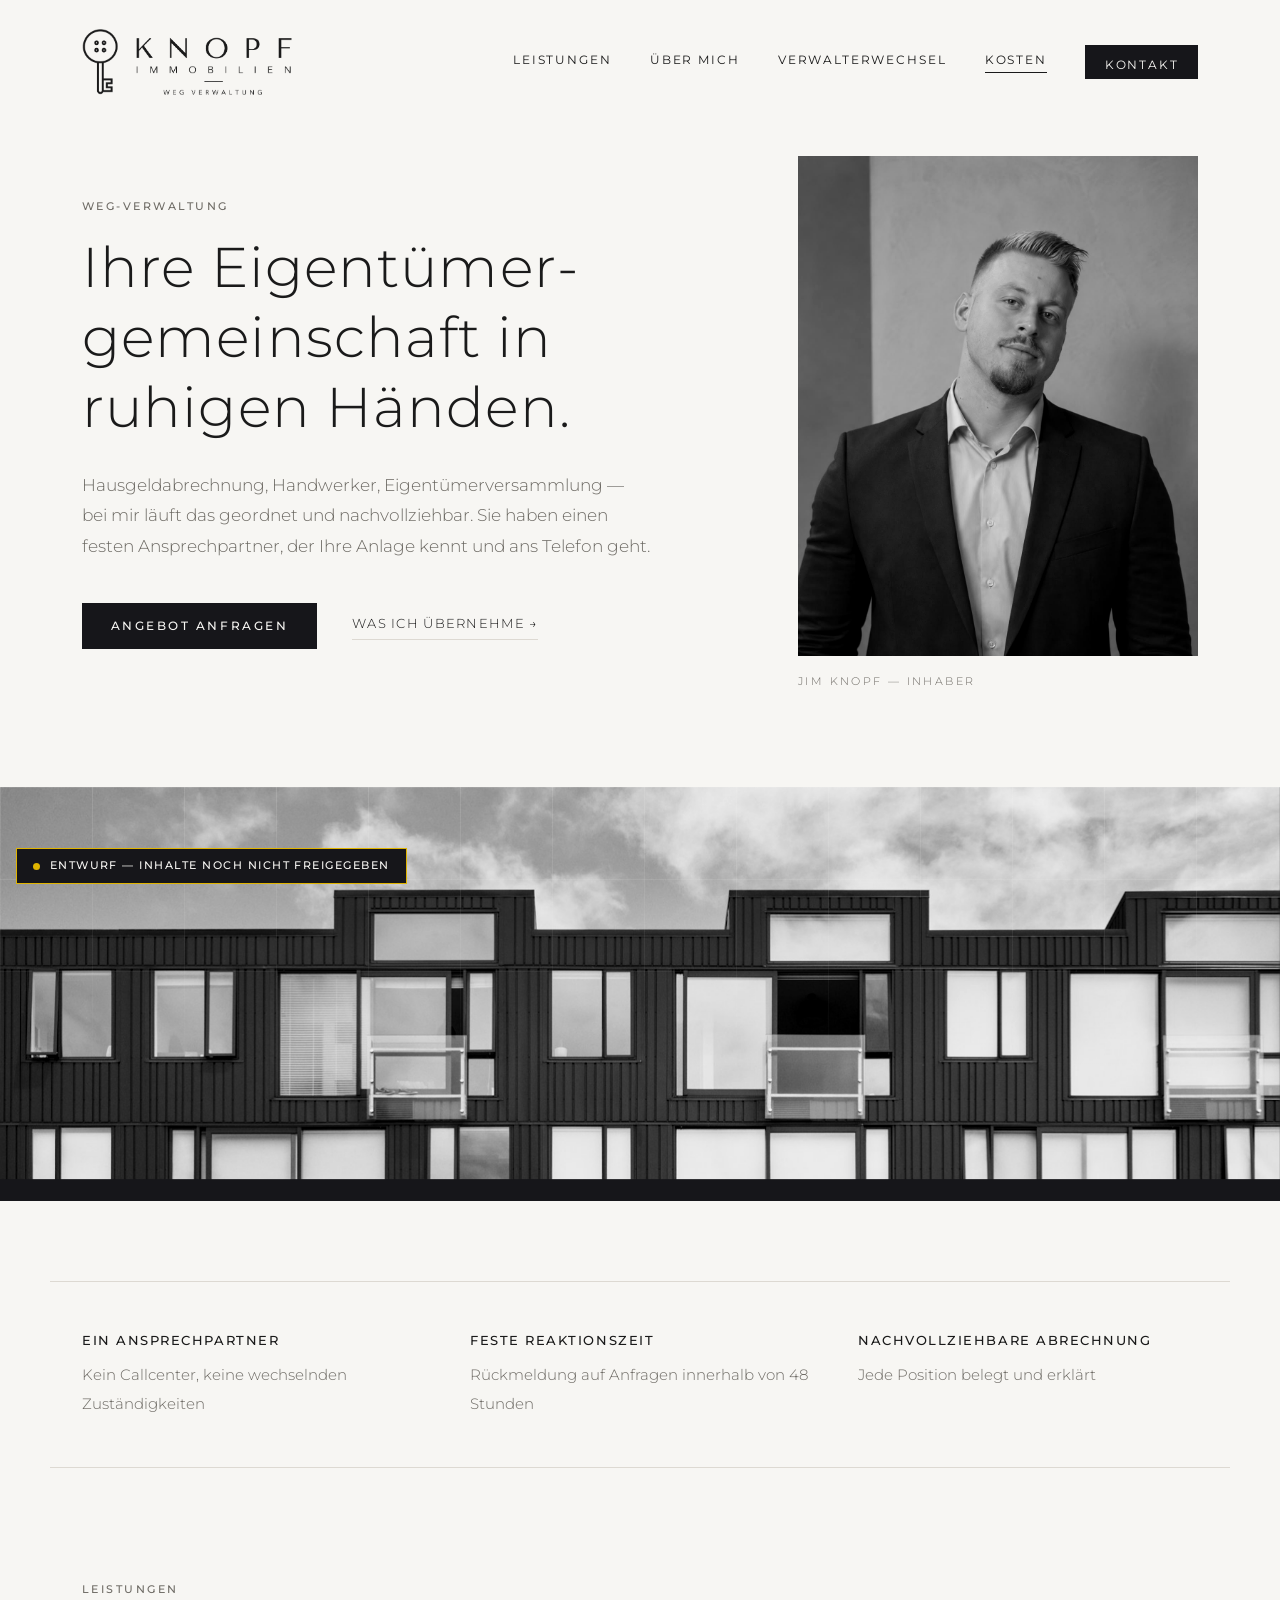
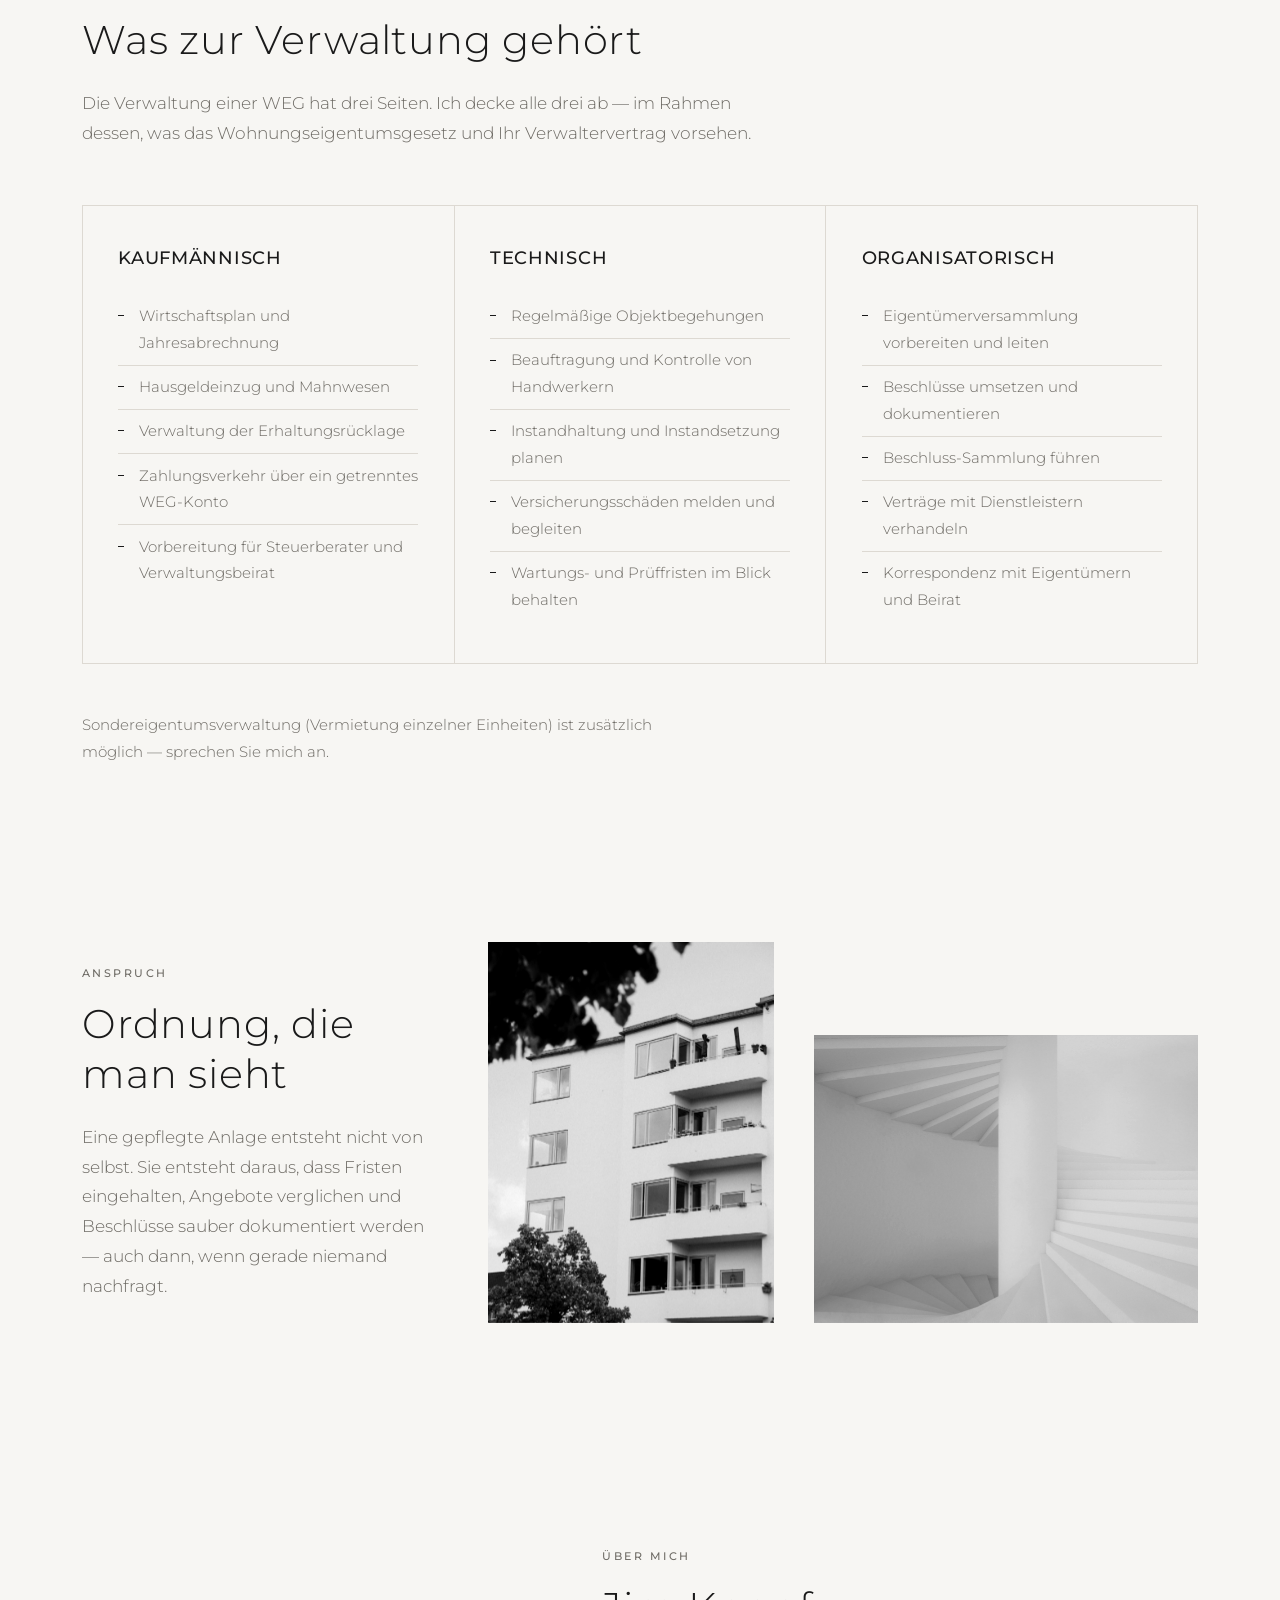
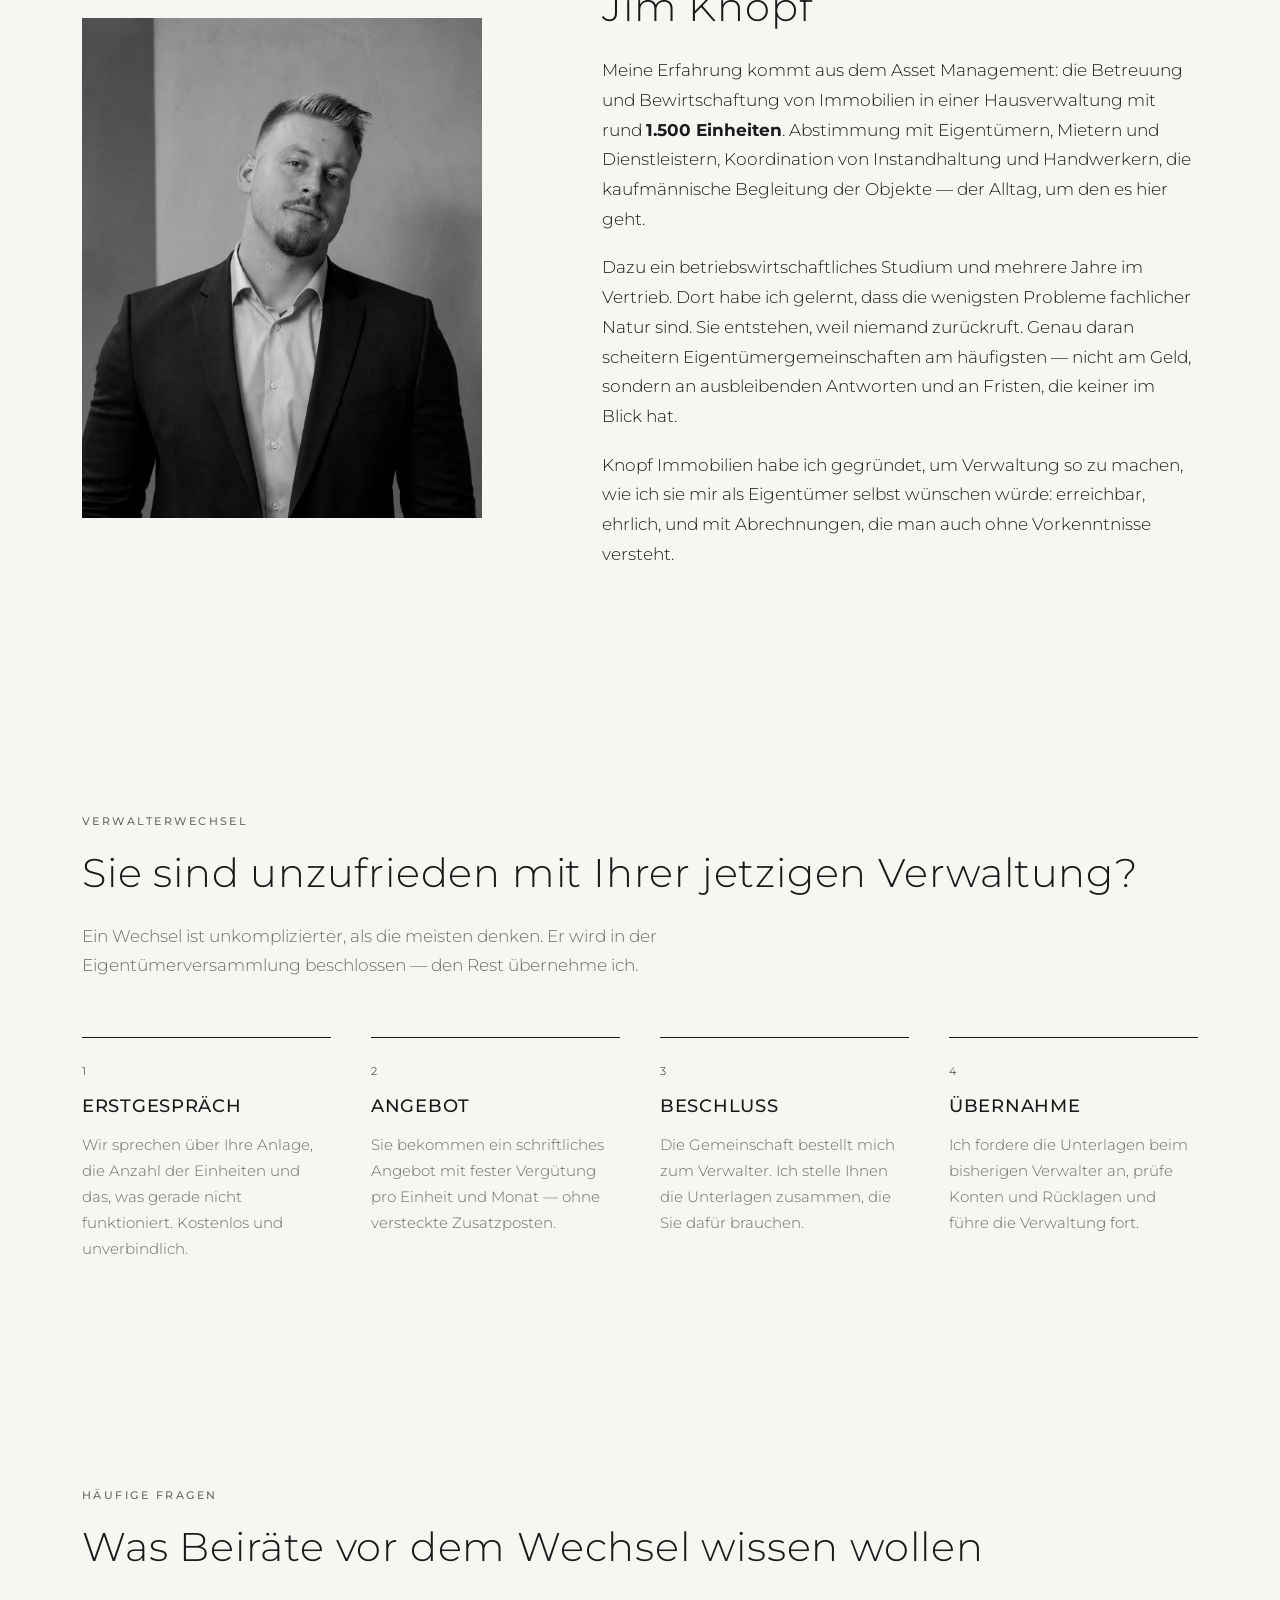
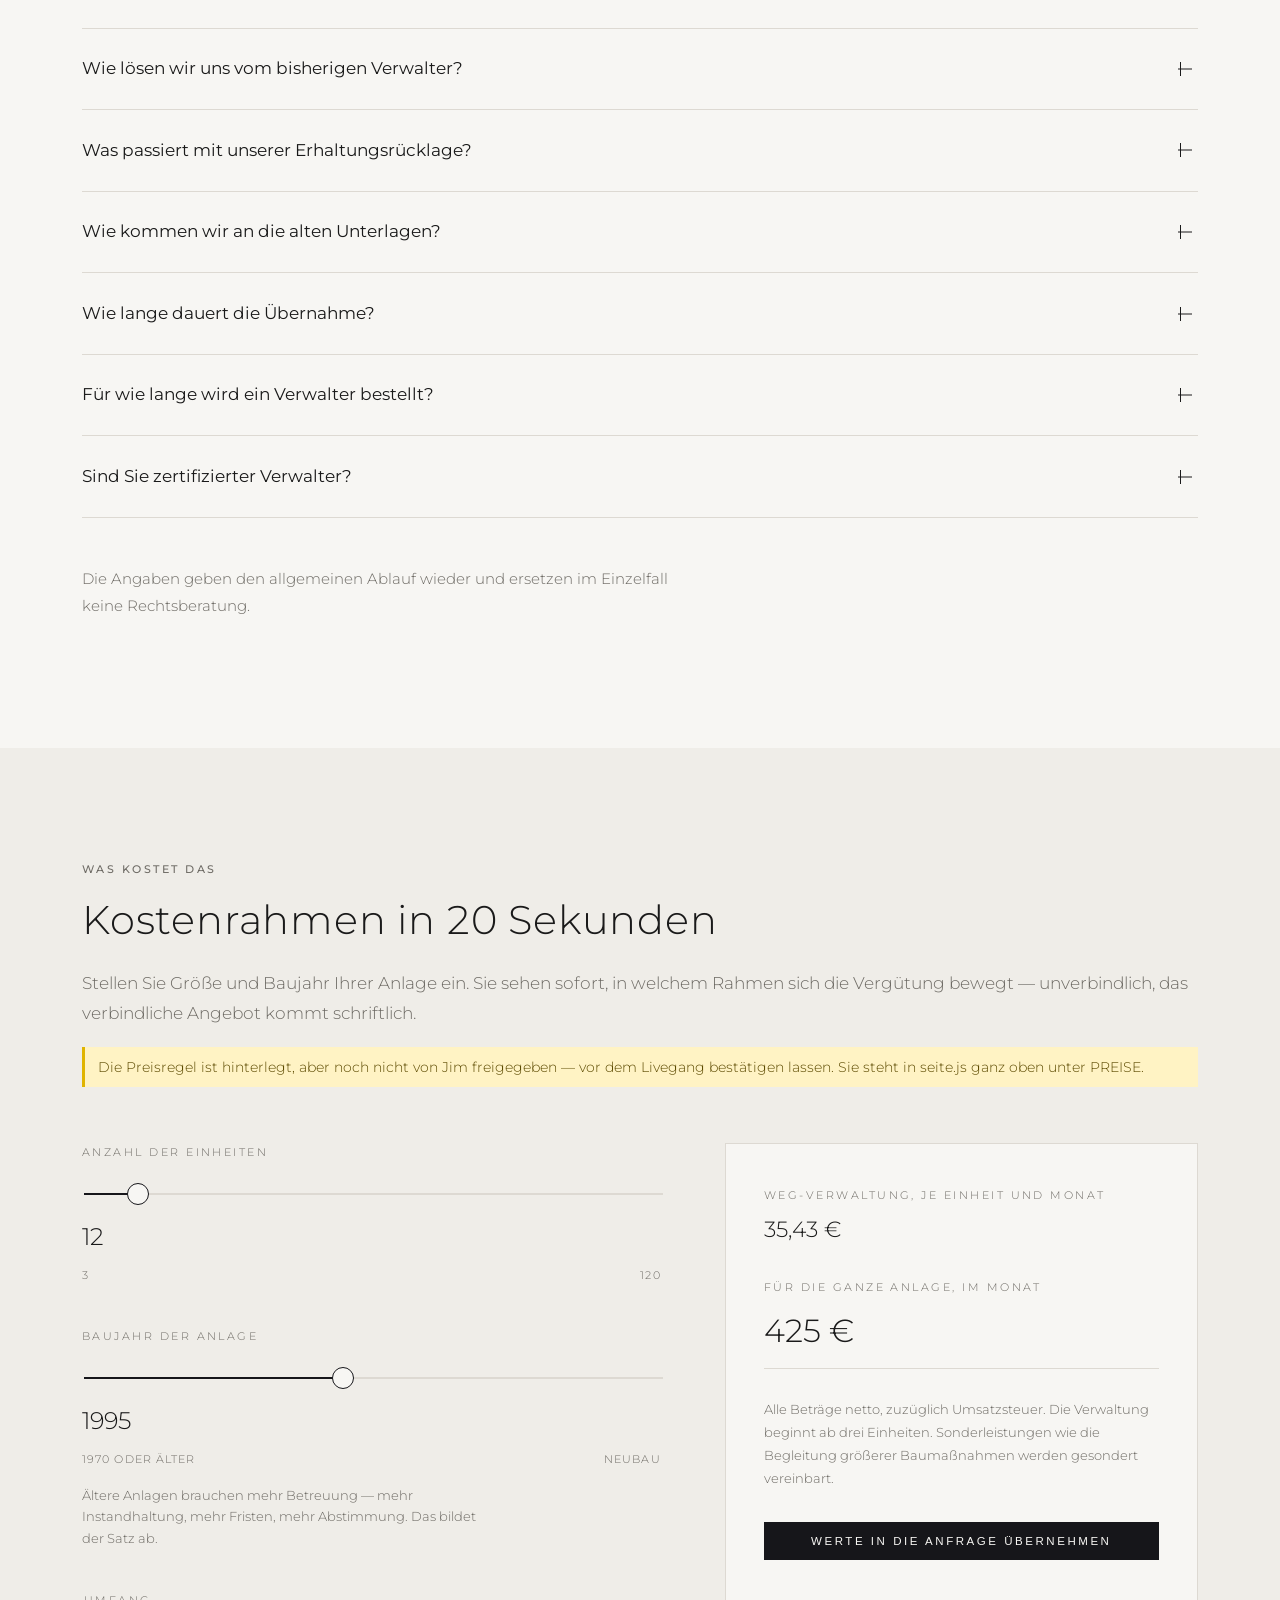
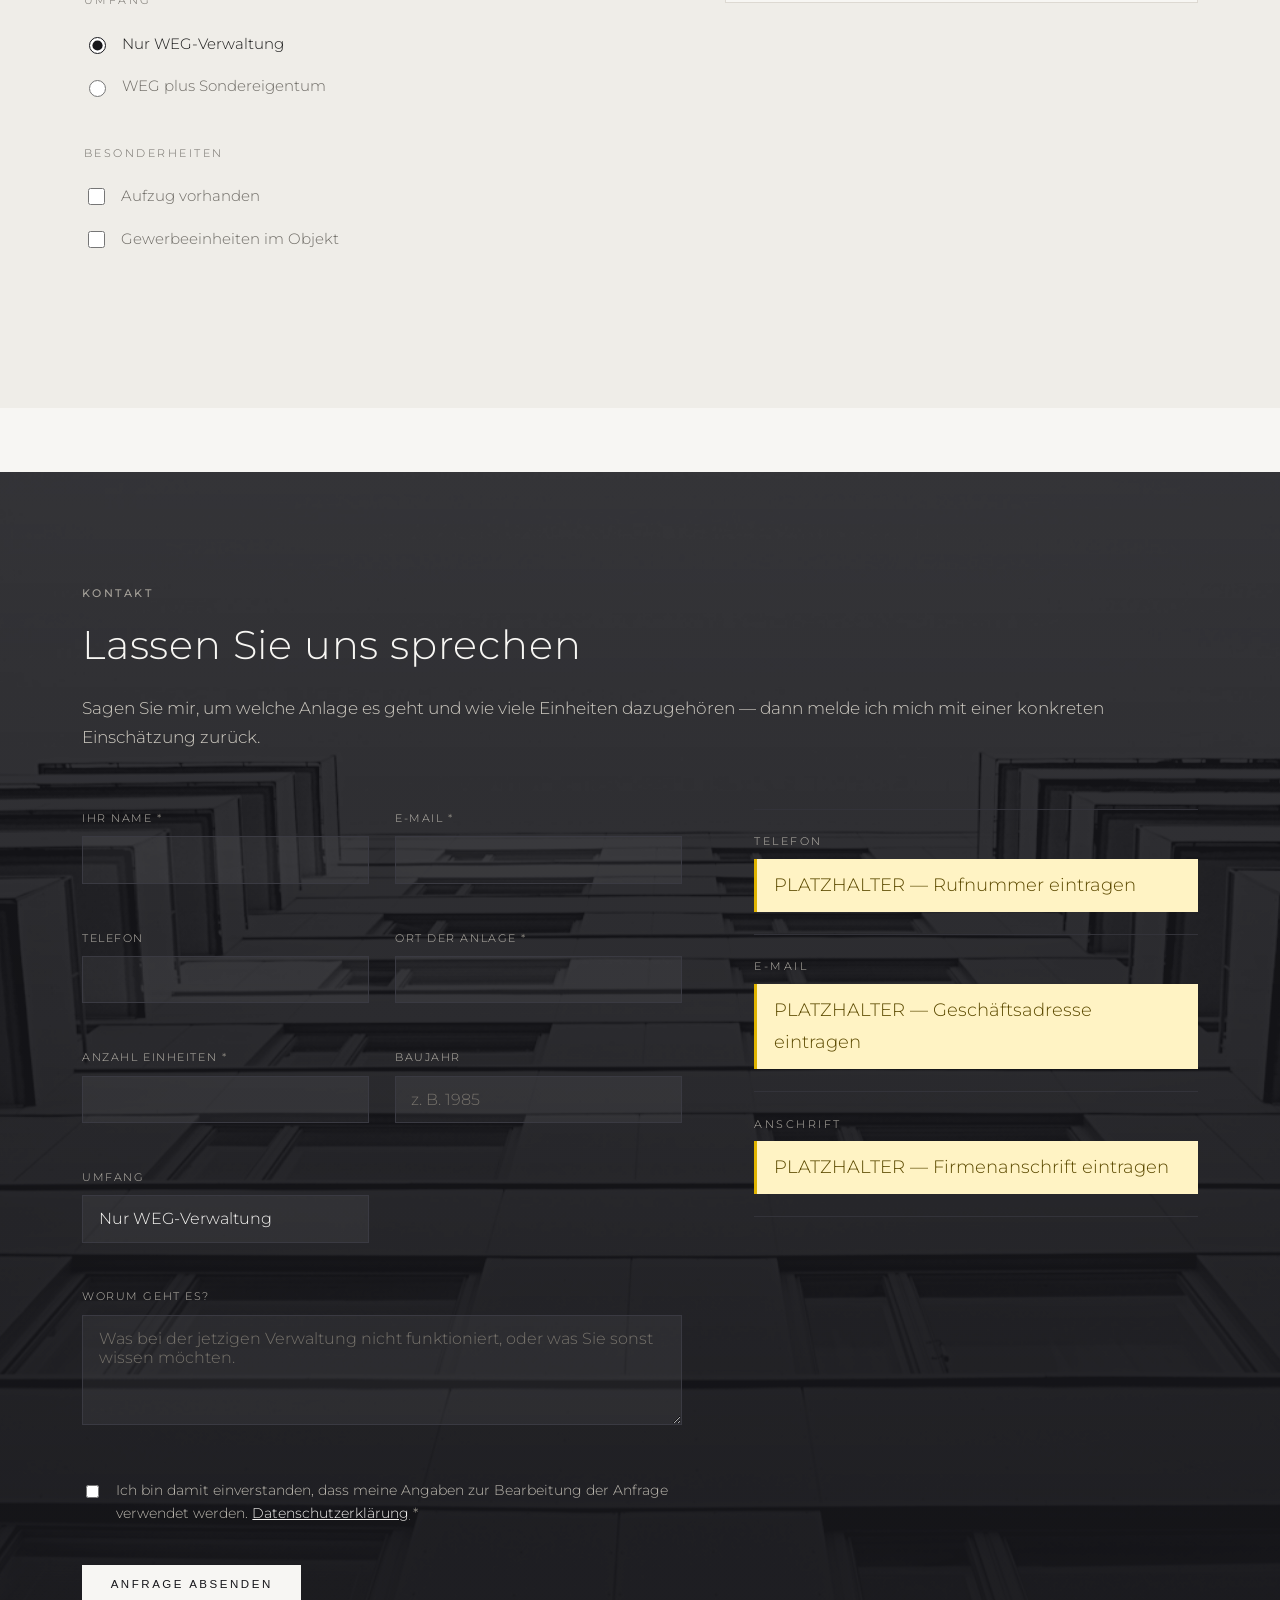
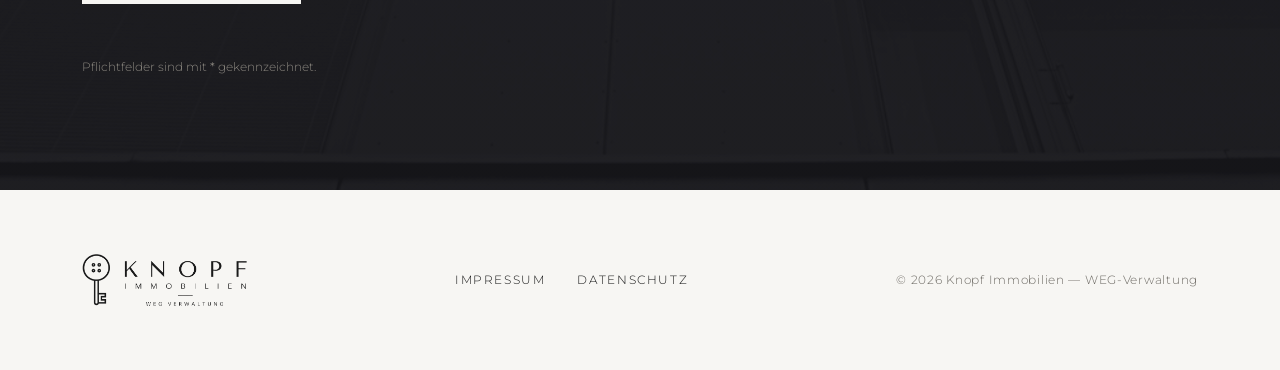
==== index.html @ 3ddffe94 "Kostenrechner: Baujahr als zweiter Faktor, Verwaltung ab drei Einheiten Der Satz ergibt sich jetzt a" ====
<!doctype html>
<html lang="de">
<head>
<meta charset="utf-8">
<meta name="robots" content="noindex, nofollow">
<meta name="viewport" content="width=device-width, initial-scale=1">
<title>Knopf Immobilien — WEG-Verwaltung</title>
<meta name="description" content="Knopf Immobilien — WEG-Verwaltung. Kaufmännische, technische und organisatorische Verwaltung von Wohnungseigentümergemeinschaften. Ein fester Ansprechpartner.">
<link rel="preconnect" href="https://fonts.googleapis.com">
<link rel="preconnect" href="https://fonts.gstatic.com" crossorigin>
<link href="https://fonts.googleapis.com/css2?family=Montserrat:wght@200;300;400;500&display=swap" rel="stylesheet">
<link rel="stylesheet" href="stil.css">
<link rel="stylesheet" href="entwurf.css">
</head>
<body>
<div class="entwurfhinweis">Entwurf — Inhalte noch nicht freigegeben</div>


<div class="fortschritt"><span id="lesefortschritt"></span></div>

<!-- ══ Kopf ══ -->
<header class="kopf">
  <a class="kopf__logo" href="#start" aria-label="Knopf Immobilien — Startseite">
    <img src="bilder/logo-knopf.png" alt="Knopf Immobilien — WEG-Verwaltung">
  </a>
  <button class="kopf__schalter" aria-label="Menü" aria-expanded="false"><span></span><span></span></button>
  <nav class="kopf__nav">
    <a href="#leistungen">Leistungen</a>
    <a href="#person">Über mich</a>
    <a href="#wechsel">Verwalterwechsel</a>
    <a href="#rechner">Kosten</a>
    <a href="#kontakt" class="knopf knopf--klein">Kontakt</a>
  </nav>
</header>

<!-- ══ Aufmacher ══ -->
<section class="held" id="start">
  <div class="held__text">
    <p class="ober">WEG-Verwaltung</p>
    <h1>Ihre Eigentümer&shy;gemeinschaft in ruhigen Händen.</h1>
    <p class="fuehrung">
      Hausgeldabrechnung, Handwerker, Eigentümerversammlung — bei mir läuft das
      geordnet und nachvollziehbar. Sie haben einen festen Ansprechpartner,
      der Ihre Anlage kennt und ans Telefon geht.
    </p>
    <div class="held__aktionen">
      <a href="#kontakt" class="knopf">Angebot anfragen</a>
      <a href="#leistungen" class="verweis">Was ich übernehme →</a>
    </div>
  </div>
  <div class="held__bild">
    <img src="bilder/jim-knopf-portrait.jpg" alt="Jim Knopf, Inhaber von Knopf Immobilien" width="1122" height="1402">
    <p class="bildunterschrift">Jim Knopf — Inhaber</p>
  </div>
</section>

<!-- ══ Bildband ══ -->
<section class="band" aria-hidden="true">
  <img src="bilder/fassade-himmel.jpg" alt="" fetchpriority="high">
  <div class="band__raster"></div>
</section>

<!-- ══ Vertrauensleiste ══ -->
<section class="leiste">
  <div><strong>Ein Ansprechpartner</strong><span>Kein Callcenter, keine wechselnden Zuständigkeiten</span></div>
  <div><strong>Feste Reaktionszeit</strong><span>Rückmeldung auf Anfragen innerhalb von 48 Stunden</span></div>
  <div><strong>Nachvollziehbare Abrechnung</strong><span>Jede Position belegt und erklärt</span></div>
</section>

<!-- ══ Leistungen ══ -->
<section class="block" id="leistungen">
  <p class="ober">Leistungen</p>
  <h2>Was zur Verwaltung gehört</h2>
  <p class="einleitung">
    Die Verwaltung einer WEG hat drei Seiten. Ich decke alle drei ab — im
    Rahmen dessen, was das Wohnungseigentumsgesetz und Ihr Verwaltervertrag
    vorsehen.
  </p>

  <div class="karten">
    <article class="karte">
      <h3>Kaufmännisch</h3>
      <ul>
        <li>Wirtschaftsplan und Jahresabrechnung</li>
        <li>Hausgeldeinzug und Mahnwesen</li>
        <li>Verwaltung der Erhaltungsrücklage</li>
        <li>Zahlungsverkehr über ein getrenntes WEG-Konto</li>
        <li>Vorbereitung für Steuerberater und Verwaltungsbeirat</li>
      </ul>
    </article>

    <article class="karte">
      <h3>Technisch</h3>
      <ul>
        <li>Regelmäßige Objektbegehungen</li>
        <li>Beauftragung und Kontrolle von Handwerkern</li>
        <li>Instandhaltung und Instandsetzung planen</li>
        <li>Versicherungsschäden melden und begleiten</li>
        <li>Wartungs- und Prüffristen im Blick behalten</li>
      </ul>
    </article>

    <article class="karte">
      <h3>Organisatorisch</h3>
      <ul>
        <li>Eigentümerversammlung vorbereiten und leiten</li>
        <li>Beschlüsse umsetzen und dokumentieren</li>
        <li>Beschluss-Sammlung führen</li>
        <li>Verträge mit Dienstleistern verhandeln</li>
        <li>Korrespondenz mit Eigentümern und Beirat</li>
      </ul>
    </article>
  </div>

  <p class="nachsatz">
    Sondereigentumsverwaltung (Vermietung einzelner Einheiten) ist zusätzlich
    möglich — sprechen Sie mich an.
  </p>
</section>

<!-- ══ Anspruch ══ -->
<section class="anspruch">
  <div class="anspruch__text">
    <p class="ober">Anspruch</p>
    <h2>Ordnung, die man sieht</h2>
    <p>
      Eine gepflegte Anlage entsteht nicht von selbst. Sie entsteht daraus, dass
      Fristen eingehalten, Angebote verglichen und Beschlüsse sauber dokumentiert
      werden — auch dann, wenn gerade niemand nachfragt.
    </p>
  </div>
  <figure class="anspruch__hoch">
    <img src="bilder/wohnhaus.jpg" alt="Wohngebäude mit Balkonen" loading="lazy">
  </figure>
  <figure class="anspruch__quer">
    <img src="bilder/treppe-weiss.jpg" alt="Treppenhaus von oben" loading="lazy">
  </figure>
</section>

<!-- ══ Person ══ -->
<section class="block block--geteilt" id="person">
  <div class="block__bild">
    <img src="bilder/jim-knopf-portrait.jpg" alt="Jim Knopf" loading="lazy">
  </div>
  <div class="block__text">
    <p class="ober">Über mich</p>
    <h2>Jim Knopf</h2>
    <p>
      Meine Erfahrung kommt aus dem Asset Management: die Betreuung und
      Bewirtschaftung von Immobilien in einer Hausverwaltung mit rund
      <strong>1.500 Einheiten</strong>. Abstimmung mit Eigentümern, Mietern und
      Dienstleistern, Koordination von Instandhaltung und Handwerkern, die
      kaufmännische Begleitung der Objekte — der Alltag, um den es hier geht.
    </p>
    <p>
      Dazu ein betriebswirtschaftliches Studium und mehrere Jahre im Vertrieb.
      Dort habe ich gelernt, dass die wenigsten Probleme fachlicher Natur sind.
      Sie entstehen, weil niemand zurückruft. Genau daran scheitern
      Eigentümergemeinschaften am häufigsten — nicht am Geld, sondern an
      ausbleibenden Antworten und an Fristen, die keiner im Blick hat.
    </p>
    <p>
      Knopf Immobilien habe ich gegründet, um Verwaltung so zu machen, wie ich
      sie mir als Eigentümer selbst wünschen würde: erreichbar, ehrlich, und mit
      Abrechnungen, die man auch ohne Vorkenntnisse versteht.
    </p>
  </div>
</section>

<!-- ══ Verwalterwechsel ══ -->
<section class="block" id="wechsel">
  <p class="ober">Verwalterwechsel</p>
  <h2>Sie sind unzufrieden mit Ihrer jetzigen Verwaltung?</h2>
  <p class="einleitung">
    Ein Wechsel ist unkomplizierter, als die meisten denken. Er wird in der
    Eigentümerversammlung beschlossen — den Rest übernehme ich.
  </p>

  <ol class="schritte">
    <li>
      <span class="schritte__nr">1</span>
      <h3>Erstgespräch</h3>
      <p>Wir sprechen über Ihre Anlage, die Anzahl der Einheiten und das, was gerade nicht funktioniert. Kostenlos und unverbindlich.</p>
    </li>
    <li>
      <span class="schritte__nr">2</span>
      <h3>Angebot</h3>
      <p>Sie bekommen ein schriftliches Angebot mit fester Vergütung pro Einheit und Monat — ohne versteckte Zusatzposten.</p>
    </li>
    <li>
      <span class="schritte__nr">3</span>
      <h3>Beschluss</h3>
      <p>Die Gemeinschaft bestellt mich zum Verwalter. Ich stelle Ihnen die Unterlagen zusammen, die Sie dafür brauchen.</p>
    </li>
    <li>
      <span class="schritte__nr">4</span>
      <h3>Übernahme</h3>
      <p>Ich fordere die Unterlagen beim bisherigen Verwalter an, prüfe Konten und Rücklagen und führe die Verwaltung fort.</p>
    </li>
  </ol>
</section>

<!-- ══ Häufige Fragen ══ -->
<section class="block" id="fragen">
  <p class="ober">Häufige Fragen</p>
  <h2>Was Beiräte vor dem Wechsel wissen wollen</h2>

  <div class="fragen">
    <details class="frage">
      <summary>Wie lösen wir uns vom bisherigen Verwalter?</summary>
      <div class="frage__text">
        <p>
          Die Eigentümergemeinschaft kann den Verwalter jederzeit durch Beschluss
          abberufen. Der Verwaltervertrag endet dann spätestens sechs Monate nach
          der Abberufung. Ein Grund muss nicht genannt werden.
        </p>
        <p>
          In der Praxis wird beides in derselben Versammlung beschlossen: Abberufung
          des alten und Bestellung des neuen Verwalters. Ich stelle Ihnen die
          Beschlussvorschläge dafür zur Verfügung.
        </p>
      </div>
    </details>

    <details class="frage">
      <summary>Was passiert mit unserer Erhaltungsrücklage?</summary>
      <div class="frage__text">
        <p>
          Die Rücklage gehört der Gemeinschaft, nicht dem Verwalter. Sie liegt auf
          einem Konto, das auf die Gemeinschaft läuft. Beim Wechsel ändert sich nur,
          wer verfügungsberechtigt ist.
        </p>
        <p>
          Ich gleiche den Bestand beim Übergang mit den Kontoauszügen ab und melde
          Ihnen, wenn etwas nicht zusammenpasst.
        </p>
      </div>
    </details>

    <details class="frage">
      <summary>Wie kommen wir an die alten Unterlagen?</summary>
      <div class="frage__text">
        <p>
          Der bisherige Verwalter muss die Verwaltungsunterlagen an die Gemeinschaft
          herausgeben — Beschluss-Sammlung, Verträge, Abrechnungen, Kontounterlagen.
          Diese Anforderung übernehme ich für Sie.
        </p>
        <p>
          Erfahrungsgemäß ist das der Punkt, an dem es hakt. Wenn nichts kommt, wird
          nachgefasst, und zwar schriftlich und mit Frist.
        </p>
      </div>
    </details>

    <details class="frage">
      <summary>Wie lange dauert die Übernahme?</summary>
      <div class="frage__text">
        <p>
          Ab dem Bestellungsbeschluss rechnen Sie mit etwa vier bis acht Wochen, bis
          alles läuft: Konten umgestellt, Unterlagen gesichtet, Dienstleisterverträge
          gesichtet, Stammdaten erfasst.
        </p>
        <p>
          Der laufende Betrieb steht in dieser Zeit nicht still — Hausgeld wird
          weiter eingezogen, Schäden werden weiter bearbeitet.
        </p>
      </div>
    </details>

    <details class="frage">
      <summary>Für wie lange wird ein Verwalter bestellt?</summary>
      <div class="frage__text">
        <p>
          Höchstens fünf Jahre. Wird ein Verwalter zum ersten Mal nach der Aufteilung
          einer Anlage bestellt, sind es höchstens drei Jahre. Danach entscheidet die
          Gemeinschaft neu.
        </p>
      </div>
    </details>

    <details class="frage">
      <summary>Sind Sie zertifizierter Verwalter?</summary>
      <div class="frage__text">
        <p>
          Wohnungseigentümer können verlangen, dass ein zertifizierter Verwalter
          bestellt wird — also jemand, der vor der Industrie- und Handelskammer eine
          Prüfung abgelegt hat.
        </p>
        <p class="tbd">
          PLATZHALTER — hier muss Jims tatsächlicher Stand rein: zertifiziert (mit
          Datum und IHK), Prüfung geplant, oder gleichgestellt durch Berufsabschluss.
          Das ist für Beiräte oft die entscheidende Frage. Nichts geraten.
        </p>
      </div>
    </details>
  </div>

  <p class="nachsatz">
    Die Angaben geben den allgemeinen Ablauf wieder und ersetzen im Einzelfall keine
    Rechtsberatung.
  </p>
</section>

<!-- ══ Angebotsrechner ══ -->
<section class="block block--rechner" id="rechner">
  <p class="ober">Was kostet das</p>
  <h2>Kostenrahmen in 20 Sekunden</h2>
  <p class="einleitung">
    Stellen Sie Größe und Baujahr Ihrer Anlage ein. Sie sehen sofort, in welchem
    Rahmen sich die Vergütung bewegt — unverbindlich, das verbindliche Angebot kommt
    schriftlich.
  </p>

  <p class="tbd">
    Die Preisregel ist hinterlegt, aber noch nicht von Jim freigegeben — vor dem
    Livegang bestätigen lassen. Sie steht in seite.js ganz oben unter PREISE.
  </p>

  <div class="rechner">
    <div class="rechner__steuerung">
      <label class="feld" for="einheiten">
        <span class="feld__name">Anzahl der Einheiten</span>
        <input type="range" id="einheiten" min="3" max="120" value="12" step="1">
        <output class="feld__wert" id="einheiten-wert">12</output>
        <span class="feld__spanne"><span>3</span><span>120</span></span>
      </label>

      <label class="feld" for="baujahr">
        <span class="feld__name">Baujahr der Anlage</span>
        <input type="range" id="baujahr" min="1970" max="2026" value="1995" step="1">
        <output class="feld__wert" id="baujahr-wert">1995</output>
        <span class="feld__spanne"><span>1970 oder älter</span><span>Neubau</span></span>
        <span class="feld__hinweis">
          Ältere Anlagen brauchen mehr Betreuung — mehr Instandhaltung, mehr Fristen,
          mehr Abstimmung. Das bildet der Satz ab.
        </span>
      </label>

      <fieldset class="feld feld--wahl">
        <legend class="feld__name">Umfang</legend>
        <label class="wahl">
          <input type="radio" name="umfang" value="weg" checked>
          <span>Nur WEG-Verwaltung</span>
        </label>
        <label class="wahl">
          <input type="radio" name="umfang" value="weg_sev">
          <span>WEG plus Sondereigentum</span>
        </label>
      </fieldset>

      <fieldset class="feld feld--wahl">
        <legend class="feld__name">Besonderheiten</legend>
        <label class="wahl">
          <input type="checkbox" name="zusatz" value="aufzug">
          <span>Aufzug vorhanden</span>
        </label>
        <label class="wahl">
          <input type="checkbox" name="zusatz" value="gewerbe">
          <span>Gewerbeeinheiten im Objekt</span>
        </label>
      </fieldset>
    </div>

    <div class="rechner__ergebnis" aria-live="polite">
      <p class="ergebnis__zeile">
        <span class="ergebnis__was">WEG-Verwaltung, je Einheit und Monat</span>
        <span class="ergebnis__wert" id="preis-einheit">—</span>
      </p>
      <p class="ergebnis__zeile ergebnis__zusatz" id="zusatz-zeile" hidden>
        <span class="ergebnis__was">Zusatzleistungen, je Einheit und Monat</span>
        <span class="ergebnis__wert" id="preis-zusatz">—</span>
      </p>
      <p class="ergebnis__zeile ergebnis__zeile--gross">
        <span class="ergebnis__was">Für die ganze Anlage, im Monat</span>
        <span class="ergebnis__wert" id="preis-gesamt">—</span>
      </p>
      <p class="ergebnis__hinweis">
        Alle Beträge netto, zuzüglich Umsatzsteuer. Die Verwaltung beginnt ab drei
        Einheiten. Sonderleistungen wie die Begleitung größerer Baumaßnahmen werden
        gesondert vereinbart.
      </p>
      <button type="button" class="knopf" id="rechner-uebernehmen">
        Werte in die Anfrage übernehmen
      </button>
    </div>
  </div>
</section>

<!-- ══ Kontakt ══ -->
<section class="block block--dunkel block--bild" id="kontakt">
  <img class="block__grund" src="bilder/fassade-untersicht.jpg" alt="" loading="lazy">
  <p class="ober">Kontakt</p>
  <h2>Lassen Sie uns sprechen</h2>
  <p class="einleitung">
    Sagen Sie mir, um welche Anlage es geht und wie viele Einheiten dazugehören —
    dann melde ich mich mit einer konkreten Einschätzung zurück.
  </p>

  <div class="kontaktraum">

    <form class="anfrage" id="anfrage" novalidate>
      <div class="anfrage__reihe">
        <label class="eingabe">
          <span class="eingabe__name">Ihr Name <b aria-hidden="true">*</b></span>
          <input type="text" name="name" required autocomplete="name">
          <span class="eingabe__fehler"></span>
        </label>
        <label class="eingabe">
          <span class="eingabe__name">E-Mail <b aria-hidden="true">*</b></span>
          <input type="email" name="email" required autocomplete="email">
          <span class="eingabe__fehler"></span>
        </label>
      </div>

      <div class="anfrage__reihe">
        <label class="eingabe">
          <span class="eingabe__name">Telefon</span>
          <input type="tel" name="telefon" autocomplete="tel">
          <span class="eingabe__fehler"></span>
        </label>
        <label class="eingabe">
          <span class="eingabe__name">Ort der Anlage <b aria-hidden="true">*</b></span>
          <input type="text" name="ort" required>
          <span class="eingabe__fehler"></span>
        </label>
      </div>

      <div class="anfrage__reihe">
        <label class="eingabe">
          <span class="eingabe__name">Anzahl Einheiten <b aria-hidden="true">*</b></span>
          <input type="number" name="einheiten" min="3" max="500" required>
          <span class="eingabe__fehler"></span>
        </label>
        <label class="eingabe">
          <span class="eingabe__name">Baujahr</span>
          <input type="number" name="baujahr" min="1800" max="2026" placeholder="z. B. 1985">
          <span class="eingabe__fehler"></span>
        </label>
      </div>

      <div class="anfrage__reihe">
        <label class="eingabe">
          <span class="eingabe__name">Umfang</span>
          <select name="umfang">
            <option value="Nur WEG-Verwaltung">Nur WEG-Verwaltung</option>
            <option value="WEG plus Sondereigentum">WEG plus Sondereigentum</option>
            <option value="Noch unklar">Noch unklar</option>
          </select>
          <span class="eingabe__fehler"></span>
        </label>
      </div>

      <label class="eingabe">
        <span class="eingabe__name">Worum geht es?</span>
        <textarea name="nachricht" rows="4" placeholder="Was bei der jetzigen Verwaltung nicht funktioniert, oder was Sie sonst wissen möchten."></textarea>
        <span class="eingabe__fehler"></span>
      </label>

      <label class="zustimmung">
        <input type="checkbox" name="datenschutz" required>
        <span>
          Ich bin damit einverstanden, dass meine Angaben zur Bearbeitung der Anfrage
          verwendet werden. <a href="datenschutz.html">Datenschutzerklärung</a>
          <b aria-hidden="true">*</b>
        </span>
      </label>
      <span class="eingabe__fehler" data-fuer="datenschutz"></span>

      <!-- Spamfalle: für Menschen unsichtbar -->
      <div class="falle" aria-hidden="true">
        <label>Diese Zeile bitte frei lassen
          <input type="text" name="webseite" tabindex="-1" autocomplete="off">
        </label>
      </div>

      <button type="submit" class="knopf">Anfrage absenden</button>

      <p class="anfrage__meldung" id="anfrage-meldung" role="status"></p>
      <p class="anfrage__fuss">
        Pflichtfelder sind mit <b aria-hidden="true">*</b> gekennzeichnet.
      </p>
    </form>

    <div class="kontakt">
      <a class="kontakt__zeile" href="tel:TELEFON">
        <span class="kontakt__was">Telefon</span>
        <span class="kontakt__wert tbd">PLATZHALTER — Rufnummer eintragen</span>
      </a>
      <a class="kontakt__zeile" href="mailto:MAIL">
        <span class="kontakt__was">E-Mail</span>
        <span class="kontakt__wert tbd">PLATZHALTER — Geschäftsadresse eintragen</span>
      </a>
      <div class="kontakt__zeile">
        <span class="kontakt__was">Anschrift</span>
        <span class="kontakt__wert tbd">PLATZHALTER — Firmenanschrift eintragen</span>
      </div>
    </div>

  </div>
</section>

<!-- ══ Fuß ══ -->
<footer class="fuss">
  <img class="fuss__logo" src="bilder/logo-knopf.png" alt="Knopf Immobilien">
  <nav class="fuss__nav">
    <a href="impressum.html">Impressum</a>
    <a href="datenschutz.html">Datenschutz</a>
  </nav>
  <p class="fuss__zeile">© 2026 Knopf Immobilien — WEG-Verwaltung</p>
</footer>

<script src="seite.js" defer></script>
</body>
</html>
---- stil.css ----
/* ══════════════════════════════════════════════
   Knopf Immobilien — WEG-Verwaltung
   Gestaltung abgeleitet aus dem Logo:
   schwarz auf warmem Off-White, weit gesperrte Versalien.
   ══════════════════════════════════════════════ */

:root {
  --grund:        #F7F6F3;   /* Papierton, passt zum Logo-Hintergrund */
  --grund-tief:   #EFEDE8;
  --dunkel:       #16161A;
  --tinte:        #1A1A1A;
  --gedaempft:    #6E6B65;
  --linie:        #DDD9D2;
  --weiss:        #FFFFFF;
  --breite:       1180px;
  --sperr:        0.22em;
}

* { box-sizing: border-box; }

html { scroll-behavior: smooth; }

body {
  margin: 0;
  background: var(--grund);
  color: var(--tinte);
  font-family: 'Montserrat', -apple-system, BlinkMacSystemFont, 'Helvetica Neue', Arial, sans-serif;
  font-weight: 300;
  font-size: 17px;
  line-height: 1.75;
  -webkit-font-smoothing: antialiased;
}

img { max-width: 100%; display: block; }

/* Logo ist freigestellt (PNG mit Transparenz) — kein Blendmodus nötig */

/* ── Typografie ────────────────────────────── */

h1, h2, h3 { font-weight: 300; letter-spacing: 0.02em; line-height: 1.25; margin: 0 0 .6em; }
h1 { font-size: clamp(2.1rem, 5vw, 3.5rem); }
h2 { font-size: clamp(1.7rem, 3.4vw, 2.5rem); }
h3 { font-size: 1.12rem; font-weight: 500; letter-spacing: .04em; }

p { margin: 0 0 1.1em; }

.ober {
  font-size: .7rem;
  font-weight: 500;
  letter-spacing: var(--sperr);
  text-transform: uppercase;
  color: var(--gedaempft);
  margin-bottom: 1.4em;
}

.einleitung { max-width: 62ch; color: var(--gedaempft); font-size: 1.06rem; }
.fuehrung   { max-width: 52ch; color: var(--gedaempft); font-size: 1.09rem; }
.nachsatz   { margin-top: 3rem; color: var(--gedaempft); font-size: .95rem; max-width: 62ch; }

/* Platzhalter — muss vor dem Livegang raus */
.tbd {
  background: #FFF3C4;
  border-left: 3px solid #E0B400;
  padding: .55em .9em;
  font-size: .88rem;
  color: #5C4A00;
  display: block;
  letter-spacing: 0;
  text-transform: none;
}

/* ── Schaltflächen ─────────────────────────── */

.knopf {
  display: inline-block;
  background: var(--dunkel);
  color: var(--grund);
  text-decoration: none;
  padding: 1.05em 2.4em;
  font-size: .72rem;
  font-weight: 500;
  letter-spacing: var(--sperr);
  text-transform: uppercase;
  border: 1px solid var(--dunkel);
  transition: background .25s, color .25s;
}
.knopf:hover { background: transparent; color: var(--dunkel); }
.knopf--klein { padding: .75em 1.6em; }

.verweis {
  color: var(--tinte);
  text-decoration: none;
  font-size: .8rem;
  letter-spacing: .1em;
  text-transform: uppercase;
  border-bottom: 1px solid var(--linie);
  padding-bottom: .3em;
  transition: border-color .25s;
}
.verweis:hover { border-color: var(--tinte); }

/* ── Kopf ──────────────────────────────────── */

.kopf {
  display: flex;
  align-items: center;
  justify-content: space-between;
  gap: 2rem;
  max-width: var(--breite);
  margin: 0 auto;
  padding: 1.8rem 2rem;
}
.kopf__logo img { width: 210px; }

.kopf__nav { display: flex; align-items: center; gap: 2.4rem; }
.kopf__nav a {
  color: var(--tinte);
  text-decoration: none;
  font-size: .72rem;
  font-weight: 400;
  letter-spacing: .16em;
  text-transform: uppercase;
}
.kopf__nav a:not(.knopf):hover { color: var(--gedaempft); }
.kopf__nav a.knopf { color: var(--grund); }
.kopf__nav a.knopf:hover { color: var(--dunkel); }

.kopf__schalter {
  display: none;
  background: none; border: 0; cursor: pointer;
  width: 34px; height: 34px; padding: 8px;
}
.kopf__schalter span { display: block; height: 1px; background: var(--tinte); margin: 5px 0; }

/* ── Aufmacher ─────────────────────────────── */

.held {
  max-width: var(--breite);
  margin: 2rem auto 6rem;
  padding: 0 2rem;
  display: grid;
  grid-template-columns: 1.1fr .9fr;
  gap: 5rem;
  align-items: center;
}
.held h1 { margin-bottom: .5em; }
.held__aktionen { display: flex; align-items: center; gap: 2.2rem; flex-wrap: wrap; margin-top: 2.6rem; }

.held__bild { position: relative; max-width: 400px; width: 100%; justify-self: end; }
.held__bild img {
  width: 100%;
  height: auto;
  aspect-ratio: 4 / 5;
  object-fit: cover;
  object-position: center 18%;
  filter: grayscale(100%) contrast(1.03);
}
.bildunterschrift {
  margin: 1rem 0 0;
  font-size: .68rem;
  letter-spacing: var(--sperr);
  text-transform: uppercase;
  color: var(--gedaempft);
}

/* ── Vertrauensleiste ──────────────────────── */

.leiste {
  border-top: 1px solid var(--linie);
  border-bottom: 1px solid var(--linie);
  max-width: var(--breite);
  margin: 0 auto;
  padding: 3rem 2rem;
  display: grid;
  grid-template-columns: repeat(3, 1fr);
  gap: 3rem;
}
.leiste strong {
  display: block;
  font-weight: 500;
  font-size: .8rem;
  letter-spacing: .12em;
  text-transform: uppercase;
  margin-bottom: .6em;
}
.leiste span { color: var(--gedaempft); font-size: .95rem; }

/* ── Blöcke ────────────────────────────────── */

.block {
  max-width: var(--breite);
  margin: 0 auto;
  padding: 7rem 2rem;
}

.block--dunkel {
  max-width: none;
  background: var(--dunkel);
  color: var(--grund);
  margin-top: 4rem;
}
.block--dunkel .ober,
.block--dunkel .einleitung { color: #A6A29A; }
.block--bild .einleitung { color: #CFCBC2; }
.block--bild .kontakt__was { color: #BFBBB2; }
.block--dunkel > *:not(.block__grund) { max-width: calc(var(--breite) - 4rem); margin-left: auto; margin-right: auto; }

.block--geteilt {
  display: grid;
  grid-template-columns: .85fr 1.15fr;
  gap: 5rem;
  align-items: center;
}
.block__bild { max-width: 400px; }
.block__bild img {
  width: 100%;
  height: auto;
  aspect-ratio: 4 / 5;
  object-fit: cover;
  object-position: center 18%;
  filter: grayscale(100%) contrast(1.03);
}

/* ── Leistungskarten ───────────────────────── */

.karten {
  display: grid;
  grid-template-columns: repeat(3, 1fr);
  gap: 1px;
  background: var(--linie);
  border: 1px solid var(--linie);
  margin-top: 3.5rem;
}
.karte { background: var(--grund); padding: 2.6rem 2.2rem; }
.karte h3 { text-transform: uppercase; margin-bottom: 1.4em; }
.karte ul { list-style: none; margin: 0; padding: 0; }
.karte li {
  color: var(--gedaempft);
  font-size: .95rem;
  padding: .55em 0 .55em 1.4em;
  position: relative;
  border-top: 1px solid var(--linie);
}
.karte li:first-child { border-top: 0; }
.karte li::before {
  content: '';
  position: absolute;
  left: 0; top: 1.35em;
  width: 6px; height: 1px;
  background: var(--tinte);
}

/* ── Schritte ──────────────────────────────── */

.schritte {
  list-style: none;
  margin: 3.5rem 0 0;
  padding: 0;
  display: grid;
  grid-template-columns: repeat(4, 1fr);
  gap: 2.5rem;
}
.schritte li { border-top: 1px solid var(--tinte); padding-top: 1.6rem; }
.schritte__nr {
  display: block;
  font-size: .7rem;
  letter-spacing: var(--sperr);
  color: var(--gedaempft);
  margin-bottom: 1.2em;
}
.schritte h3 { text-transform: uppercase; margin-bottom: .8em; }
.schritte p { color: var(--gedaempft); font-size: .93rem; margin: 0; }

/* ── Kontakt ───────────────────────────────── */

.kontakt { margin-top: 3.5rem; border-top: 1px solid #33333A; }
.kontakt__zeile {
  display: grid;
  grid-template-columns: 190px 1fr;
  gap: 2rem;
  align-items: center;
  padding: 1.7rem 0;
  border-bottom: 1px solid #33333A;
  text-decoration: none;
  color: inherit;
}
.kontakt__was {
  font-size: .7rem;
  letter-spacing: var(--sperr);
  text-transform: uppercase;
  color: #A6A29A;
}
.kontakt__wert { font-size: 1.15rem; }
a.kontakt__zeile:hover .kontakt__wert:not(.tbd) { color: var(--weiss); }

/* ── Fuß ───────────────────────────────────── */

.fuss {
  max-width: var(--breite);
  margin: 0 auto;
  padding: 4rem 2rem;
  display: flex;
  align-items: center;
  justify-content: space-between;
  gap: 2rem;
  flex-wrap: wrap;
}
.fuss__logo { width: 165px; }
.fuss__nav { display: flex; gap: 2rem; }
.fuss__nav a {
  color: var(--tinte);
  text-decoration: none;
  font-size: .72rem;
  letter-spacing: .14em;
  text-transform: uppercase;
}
.fuss__nav a:hover { color: var(--gedaempft); }
.fuss__zeile { margin: 0; font-size: .75rem; color: var(--gedaempft); letter-spacing: .06em; }

/* ── Rechtstexte ───────────────────────────── */

.recht { max-width: 760px; margin: 0 auto; padding: 4rem 2rem 7rem; }
.recht h2 { font-size: 1.3rem; margin-top: 2.8em; }
.recht h2:first-of-type { margin-top: 1.5em; }
.recht p, .recht li { color: var(--gedaempft); font-size: .97rem; }
.recht a { color: var(--tinte); }

/* ── Schmale Bildschirme ───────────────────── */

@media (max-width: 900px) {
  .held, .block--geteilt { grid-template-columns: 1fr; gap: 3rem; }
  .held { margin-bottom: 4rem; }
  .held__bild { max-width: 380px; }
  .block--geteilt .block__bild { max-width: 340px; }
  .karten, .schritte, .leiste { grid-template-columns: 1fr; }
  .leiste { gap: 2rem; }
  .schritte { gap: 2rem; }
  .block { padding: 4.5rem 1.5rem; }

  .kopf { padding: 1.4rem 1.5rem; flex-wrap: wrap; }
  .kopf__logo img { width: 170px; }
  .kopf__schalter { display: block; }
  .kopf__nav {
    display: none;
    width: 100%;
    flex-direction: column;
    align-items: flex-start;
    gap: 1.4rem;
    padding-top: 1.6rem;
  }
  .kopf__nav--offen { display: flex; }

  .held { padding: 0 1.5rem; }
  .kontakt__zeile { grid-template-columns: 1fr; gap: .5rem; }
  .fuss { padding: 3rem 1.5rem; }
}

/* ══════════════════════════════════════════════
   Bildwelt — kühl, geometrisch, ohne Personen
   ══════════════════════════════════════════════ */

/* ── Bildband unter dem Aufmacher ───────────── */

.band {
  position: relative;
  height: 46vh;
  min-height: 300px;
  max-height: 460px;
  overflow: hidden;
  margin-bottom: 5rem;
  background: var(--dunkel);
}
.band img {
  width: 100%;
  height: 100%;
  object-fit: cover;
  object-position: center 55%;
  filter: grayscale(100%) contrast(1.06) brightness(.96);
}

/* feines Linienraster — gibt dem Bild den technischen Zug */
.band__raster {
  position: absolute;
  inset: 0;
  background-image:
    linear-gradient(to right,  rgba(247,246,243,.16) 1px, transparent 1px),
    linear-gradient(to bottom, rgba(247,246,243,.16) 1px, transparent 1px);
  background-size: 92px 92px;
  mask-image: linear-gradient(to bottom, rgba(0,0,0,.85), transparent 72%);
  -webkit-mask-image: linear-gradient(to bottom, rgba(0,0,0,.85), transparent 72%);
  pointer-events: none;
}

/* ── Anspruch: Text mit zwei Bildern ────────── */

.anspruch {
  max-width: var(--breite);
  margin: 0 auto;
  padding: 3rem 2rem 7rem;
  display: grid;
  grid-template-columns: 1fr .78fr 1.05fr;
  grid-template-rows: auto;
  gap: 2.5rem;
  align-items: center;
}
.anspruch__text { padding-right: 1.5rem; }
.anspruch__text p:last-child { color: var(--gedaempft); margin-bottom: 0; }

.anspruch figure { margin: 0; overflow: hidden; }
.anspruch img {
  width: 100%;
  height: 100%;
  object-fit: cover;
  display: block;
  filter: grayscale(100%) contrast(1.04);
  transition: transform .8s ease;
}
.anspruch figure:hover img { transform: scale(1.03); }
.anspruch__hoch { aspect-ratio: 3 / 4; }
.anspruch__quer { aspect-ratio: 4 / 3; align-self: end; }

/* ── Kontaktbereich mit Hintergrundbild ─────── */

.block--bild { position: relative; overflow: hidden; }
.block__grund {
  position: absolute;
  inset: 0;
  width: 100%;
  height: 100%;
  object-fit: cover;
  object-position: center 30%;
  filter: grayscale(100%) contrast(1.1);
  opacity: .34;
  z-index: 0;
}
.block--bild > *:not(.block__grund) { position: relative; z-index: 1; }
.block--bild::after {
  content: '';
  position: absolute;
  inset: 0;
  background: linear-gradient(180deg, rgba(22,22,26,.58) 0%, rgba(22,22,26,.86) 80%);
  z-index: 0;
}

/* ── Schmale Bildschirme ───────────────────── */

@media (max-width: 900px) {
  .band { height: 34vh; min-height: 220px; margin-bottom: 3rem; }
  .band__raster { background-size: 56px 56px; }

  .anspruch {
    grid-template-columns: 1fr 1fr;
    padding: 1rem 1.5rem 4.5rem;
    gap: 1.2rem;
  }
  .anspruch__text { grid-column: 1 / -1; padding-right: 0; margin-bottom: 1rem; }
  .anspruch__quer { align-self: stretch; }
}

/* ══════════════════════════════════════════════
   Interaktion — Fragen, Rechner, Formular
   ══════════════════════════════════════════════ */

/* ── Aktiver Menüpunkt ─────────────────────── */

.kopf__nav a { position: relative; padding-bottom: .25em; }
.kopf__nav a:not(.knopf)::after {
  content: '';
  position: absolute;
  left: 0; bottom: 0;
  width: 0; height: 1px;
  background: var(--tinte);
  transition: width .3s ease;
}
.kopf__nav a.kopf__nav--aktiv::after,
.kopf__nav a:not(.knopf):hover::after { width: 100%; }

/* ── Auftritt beim Scrollen ────────────────── */

.auftritt {
  opacity: 0;
  transform: translateY(18px);
  transition: opacity .7s ease var(--verzug, 0ms), transform .7s ease var(--verzug, 0ms);
}
.auftritt--da { opacity: 1; transform: none; }

@media (prefers-reduced-motion: reduce) {
  .auftritt { opacity: 1; transform: none; transition: none; }
}

/* ── Häufige Fragen ────────────────────────── */

.fragen { margin-top: 3.5rem; border-top: 1px solid var(--linie); }

.frage { border-bottom: 1px solid var(--linie); }
.frage summary {
  list-style: none;
  cursor: pointer;
  padding: 1.6rem 3rem 1.6rem 0;
  position: relative;
  font-size: 1.05rem;
  font-weight: 400;
  transition: color .25s;
}
.frage summary::-webkit-details-marker { display: none; }
.frage summary:hover { color: var(--gedaempft); }
.frage summary:focus-visible { outline: 2px solid var(--tinte); outline-offset: 4px; }

/* Plus, das sich zum Minus dreht */
.frage summary::before,
.frage summary::after {
  content: '';
  position: absolute;
  right: .4rem; top: 50%;
  background: var(--tinte);
  transition: transform .3s ease, opacity .3s ease;
}
.frage summary::before { width: 14px; height: 1px; transform: translateY(-50%); }
.frage summary::after  { width: 1px; height: 14px; right: 1.05rem; transform: translateY(-50%); }
.frage[open] summary::after { transform: translateY(-50%) rotate(90deg); opacity: 0; }

.frage__text {
  padding: 0 3rem 1.8rem 0;
  max-width: 68ch;
  animation: aufklappen .35s ease;
}
.frage__text p { color: var(--gedaempft); font-size: .97rem; }
.frage__text p:last-child { margin-bottom: 0; }

@keyframes aufklappen {
  from { opacity: 0; transform: translateY(-6px); }
  to   { opacity: 1; transform: none; }
}
@media (prefers-reduced-motion: reduce) {
  .frage__text { animation: none; }
}

/* ── Angebotsrechner ───────────────────────── */

.block--rechner { background: var(--grund-tief); max-width: none; }
.block--rechner > * { max-width: calc(var(--breite) - 4rem); margin-left: auto; margin-right: auto; }

.rechner {
  margin-top: 3.5rem;
  display: grid;
  grid-template-columns: 1.1fr .9fr;
  gap: 4rem;
  align-items: start;
}

.feld { display: block; margin-bottom: 2.6rem; border: 0; padding: 0; }
.feld__name {
  display: block;
  font-size: .7rem;
  letter-spacing: var(--sperr);
  text-transform: uppercase;
  color: var(--gedaempft);
  margin-bottom: 1.1em;
  padding: 0;
}
.feld__wert {
  display: inline-block;
  margin-top: .7rem;
  font-size: 1.5rem;
  font-weight: 300;
}

/* Schieberegler */
input[type="range"] {
  -webkit-appearance: none;
  appearance: none;
  width: 100%;
  height: 2px;
  background: linear-gradient(to right,
    var(--dunkel) 0 var(--fuellstand, 20%),
    var(--linie) var(--fuellstand, 20%) 100%);
  outline: none;
  cursor: pointer;
}
input[type="range"]::-webkit-slider-thumb {
  -webkit-appearance: none;
  appearance: none;
  width: 22px; height: 22px;
  border-radius: 50%;
  background: var(--grund);
  border: 1px solid var(--dunkel);
  cursor: grab;
  transition: transform .2s, background .2s;
}
input[type="range"]::-webkit-slider-thumb:hover { transform: scale(1.12); background: var(--dunkel); }
input[type="range"]::-moz-range-thumb {
  width: 20px; height: 20px;
  border-radius: 50%;
  background: var(--grund);
  border: 1px solid var(--dunkel);
  cursor: grab;
}
input[type="range"]:focus-visible { outline: 2px solid var(--tinte); outline-offset: 6px; }

/* Auswahlfelder */
.feld--wahl { margin-bottom: 2.2rem; }
.wahl {
  display: flex;
  align-items: center;
  gap: .8rem;
  padding: .5rem 0;
  cursor: pointer;
  font-size: .96rem;
  color: var(--gedaempft);
  transition: color .2s;
}
.wahl:hover { color: var(--tinte); }
.wahl input { accent-color: var(--dunkel); width: 17px; height: 17px; cursor: pointer; }
.wahl input:checked + span { color: var(--tinte); }

/* Ergebnis */
.rechner__ergebnis {
  background: var(--grund);
  border: 1px solid var(--linie);
  padding: 2.6rem 2.4rem;
  position: sticky;
  top: 2rem;
}
.ergebnis__zeile { margin: 0 0 1.8rem; }
.ergebnis__was {
  display: block;
  font-size: .7rem;
  letter-spacing: var(--sperr);
  text-transform: uppercase;
  color: var(--gedaempft);
  margin-bottom: .5em;
}
.ergebnis__wert { display: block; font-size: 1.35rem; font-weight: 300; }
.ergebnis__zeile--gross .ergebnis__wert {
  font-size: 2rem;
  padding-bottom: .3em;
  border-bottom: 1px solid var(--linie);
}
.ergebnis__hinweis { font-size: .82rem; color: var(--gedaempft); margin-bottom: 2rem; }
.rechner__ergebnis .knopf { width: 100%; text-align: center; }

/* ── Kontaktbereich mit Formular ───────────── */

.kontaktraum {
  margin-top: 3.5rem;
  display: grid;
  grid-template-columns: 1.15fr .85fr;
  gap: 4.5rem;
  align-items: start;
}

.anfrage__reihe { display: grid; grid-template-columns: 1fr 1fr; gap: 1.6rem; }

.eingabe { display: block; margin-bottom: 1.6rem; }
.eingabe__name {
  display: block;
  font-size: .7rem;
  letter-spacing: .14em;
  text-transform: uppercase;
  color: #BFBBB2;
  margin-bottom: .7em;
}
.eingabe__name b { color: #8C8880; font-weight: 400; }

.eingabe input,
.eingabe select,
.eingabe textarea {
  width: 100%;
  background: rgba(255,255,255,.05);
  border: 1px solid #3A3A42;
  color: var(--grund);
  font-family: inherit;
  font-size: .97rem;
  font-weight: 300;
  padding: .85em 1em;
  transition: border-color .25s, background .25s;
}
.eingabe textarea { resize: vertical; min-height: 110px; }
.eingabe select { appearance: none; cursor: pointer; }
.eingabe input:hover,
.eingabe select:hover,
.eingabe textarea:hover { border-color: #55555F; }
.eingabe input:focus,
.eingabe select:focus,
.eingabe textarea:focus {
  outline: none;
  border-color: var(--grund);
  background: rgba(255,255,255,.09);
}
.eingabe input::placeholder,
.eingabe textarea::placeholder { color: #77736C; }

.eingabe__fehler {
  display: block;
  min-height: 1.1em;
  margin-top: .4em;
  font-size: .8rem;
  color: #E6A5A5;
}
.eingabe--fehler input,
.eingabe--fehler select,
.eingabe--fehler textarea { border-color: #C77; }

.zustimmung {
  display: flex;
  align-items: flex-start;
  gap: .9rem;
  margin: .6rem 0 .2rem;
  font-size: .87rem;
  color: #BFBBB2;
  cursor: pointer;
  line-height: 1.6;
}
.zustimmung input { margin-top: .28em; accent-color: var(--grund); width: 17px; height: 17px; cursor: pointer; }
.zustimmung a { color: var(--grund); }
.zustimmung b { color: #8C8880; font-weight: 400; }

.falle { position: absolute; left: -9999px; width: 1px; height: 1px; overflow: hidden; }

.anfrage .knopf {
  background: var(--grund);
  color: var(--dunkel);
  border-color: var(--grund);
  margin-top: 1.4rem;
}
.anfrage .knopf:hover { background: transparent; color: var(--grund); }

.anfrage__meldung { margin: 1.4rem 0 0; font-size: .9rem; min-height: 1.2em; }
.anfrage__meldung--fehler { color: #E6A5A5; }
.anfrage__meldung--gut { color: #A8D5B5; }
.anfrage__fuss { margin: .8rem 0 0; font-size: .78rem; color: #8C8880; }
.anfrage__fuss b { font-weight: 400; }

.kontaktraum .kontakt { margin-top: 0; }
/* In der schmalen Spalte stehen Bezeichnung und Wert untereinander */
.kontaktraum .kontakt__zeile { grid-template-columns: 1fr; gap: .45rem; padding: 1.4rem 0; }

/* ── Schmale Bildschirme ───────────────────── */

@media (max-width: 900px) {
  .rechner, .kontaktraum { grid-template-columns: 1fr; gap: 2.5rem; }
  .rechner__ergebnis { position: static; padding: 2rem 1.6rem; }
  .anfrage__reihe { grid-template-columns: 1fr; gap: 0; }
  .frage summary { padding-right: 2.5rem; font-size: 1rem; }
  .frage__text { padding-right: 0; }
  .block--rechner > * { max-width: 100%; }
}

/* ══════════════════════════════════════════════
   Scroll-Effekte
   ══════════════════════════════════════════════ */

/* ── Lesefortschritt ───────────────────────── */

.fortschritt {
  position: fixed;
  top: 0; left: 0; right: 0;
  height: 2px;
  z-index: 60;
  background: transparent;
  pointer-events: none;
}
.fortschritt span {
  display: block;
  height: 100%;
  background: var(--dunkel);
  transform: scaleX(0);
  transform-origin: 0 50%;
  will-change: transform;
}

/* ── Kopfzeile bleibt oben stehen ──────────── */

.kopf {
  position: sticky;
  top: 0;
  z-index: 50;
  background: var(--grund);
  transition: padding .35s ease, box-shadow .35s ease, background .35s ease;
}
.kopf--klein {
  padding-top: .9rem;
  padding-bottom: .9rem;
  background: rgba(247,246,243,.93);
  backdrop-filter: saturate(1.4) blur(9px);
  -webkit-backdrop-filter: saturate(1.4) blur(9px);
  box-shadow: 0 1px 0 var(--linie);
}
.kopf__logo img { transition: width .35s ease; }
.kopf--klein .kopf__logo img { width: 158px; }

/* Ankersprünge dürfen nicht unter der Kopfzeile landen */
section[id] { scroll-margin-top: 96px; }

/* ── Langsamere Bilder brauchen Spielraum ──── */

.band { isolation: isolate; }
.band img {
  height: 132%;
  top: -16%;
  position: relative;
  will-change: transform;
}
.block__grund { height: 122%; top: -11%; will-change: transform; }

/* ── Zoom in der Anspruch-Sektion ──────────── */

.anspruch figure img { will-change: transform; transform-origin: center; }
/* Der sanfte Zoom kommt beim Scrollen aus dem Skript —
   der Überfahr-Effekt von vorher würde sich damit beißen. */
.anspruch figure:hover img { transform: none; }

/* ── Ablauf: Linie wächst beim Auftritt ────── */

.schritte li { border-top: 0; position: relative; }
.schritte li::before {
  content: '';
  position: absolute;
  top: 0; left: 0;
  width: 100%; height: 1px;
  background: var(--linie);
}
.schritte li::after {
  content: '';
  position: absolute;
  top: 0; left: 0;
  width: 100%; height: 1px;
  background: var(--tinte);
  transform: scaleX(0);
  transform-origin: 0 50%;
  transition: transform .9s cubic-bezier(.22,.61,.36,1) var(--verzug, 0ms);
}
.schritte li.auftritt--da::after { transform: scaleX(1); }

.schritte__nr { transition: color .5s ease var(--verzug, 0ms); }
.schritte li.auftritt--da .schritte__nr { color: var(--tinte); }

@media (prefers-reduced-motion: reduce) {
  .kopf, .kopf__logo img { transition: none; }
  .band img, .block__grund { height: 100%; top: 0; transform: none !important; }
  .anspruch figure img { transform: none !important; }
  .schritte li::after { transition: none; transform: scaleX(1); }
}

@media (max-width: 900px) {
  section[id] { scroll-margin-top: 76px; }
  .kopf--klein .kopf__logo img { width: 140px; }
}

/* ── Regler: Randbeschriftung und Erläuterung ── */

.feld__spanne {
  display: flex;
  justify-content: space-between;
  margin-top: .5rem;
  font-size: .68rem;
  letter-spacing: .1em;
  text-transform: uppercase;
  color: var(--gedaempft);
}
.feld__hinweis {
  display: block;
  margin-top: 1rem;
  font-size: .84rem;
  line-height: 1.6;
  color: var(--gedaempft);
  max-width: 46ch;
}

/* Zusatzleistungen im Ergebnis etwas zurückgenommen */
.ergebnis__zusatz .ergebnis__wert { font-size: 1.05rem; color: var(--gedaempft); }
.ergebnis__zusatz[hidden] { display: none; }
---- entwurf.css ----
/* Kennzeichnung des Entwurfsstands.
   Vor dem echten Livegang: diese Datei löschen und die beiden
   Verweise darauf aus index.html und bewegt.html entfernen. */
.entwurfhinweis {
  position: fixed;
  left: 1rem; bottom: 1rem;
  z-index: 200;
  display: flex; align-items: center; gap: .6rem;
  background: #16161A; color: #F7F6F3;
  padding: .6rem 1rem;
  font: 500 .66rem/1.4 'Montserrat', system-ui, sans-serif;
  letter-spacing: .14em; text-transform: uppercase;
  border: 1px solid #E0B400;
  max-width: calc(100vw - 2rem);
}
.entwurfhinweis::before {
  content: ''; width: 7px; height: 7px; flex: none;
  background: #E0B400; border-radius: 50%;
}
@media print { .entwurfhinweis { display: none; } }
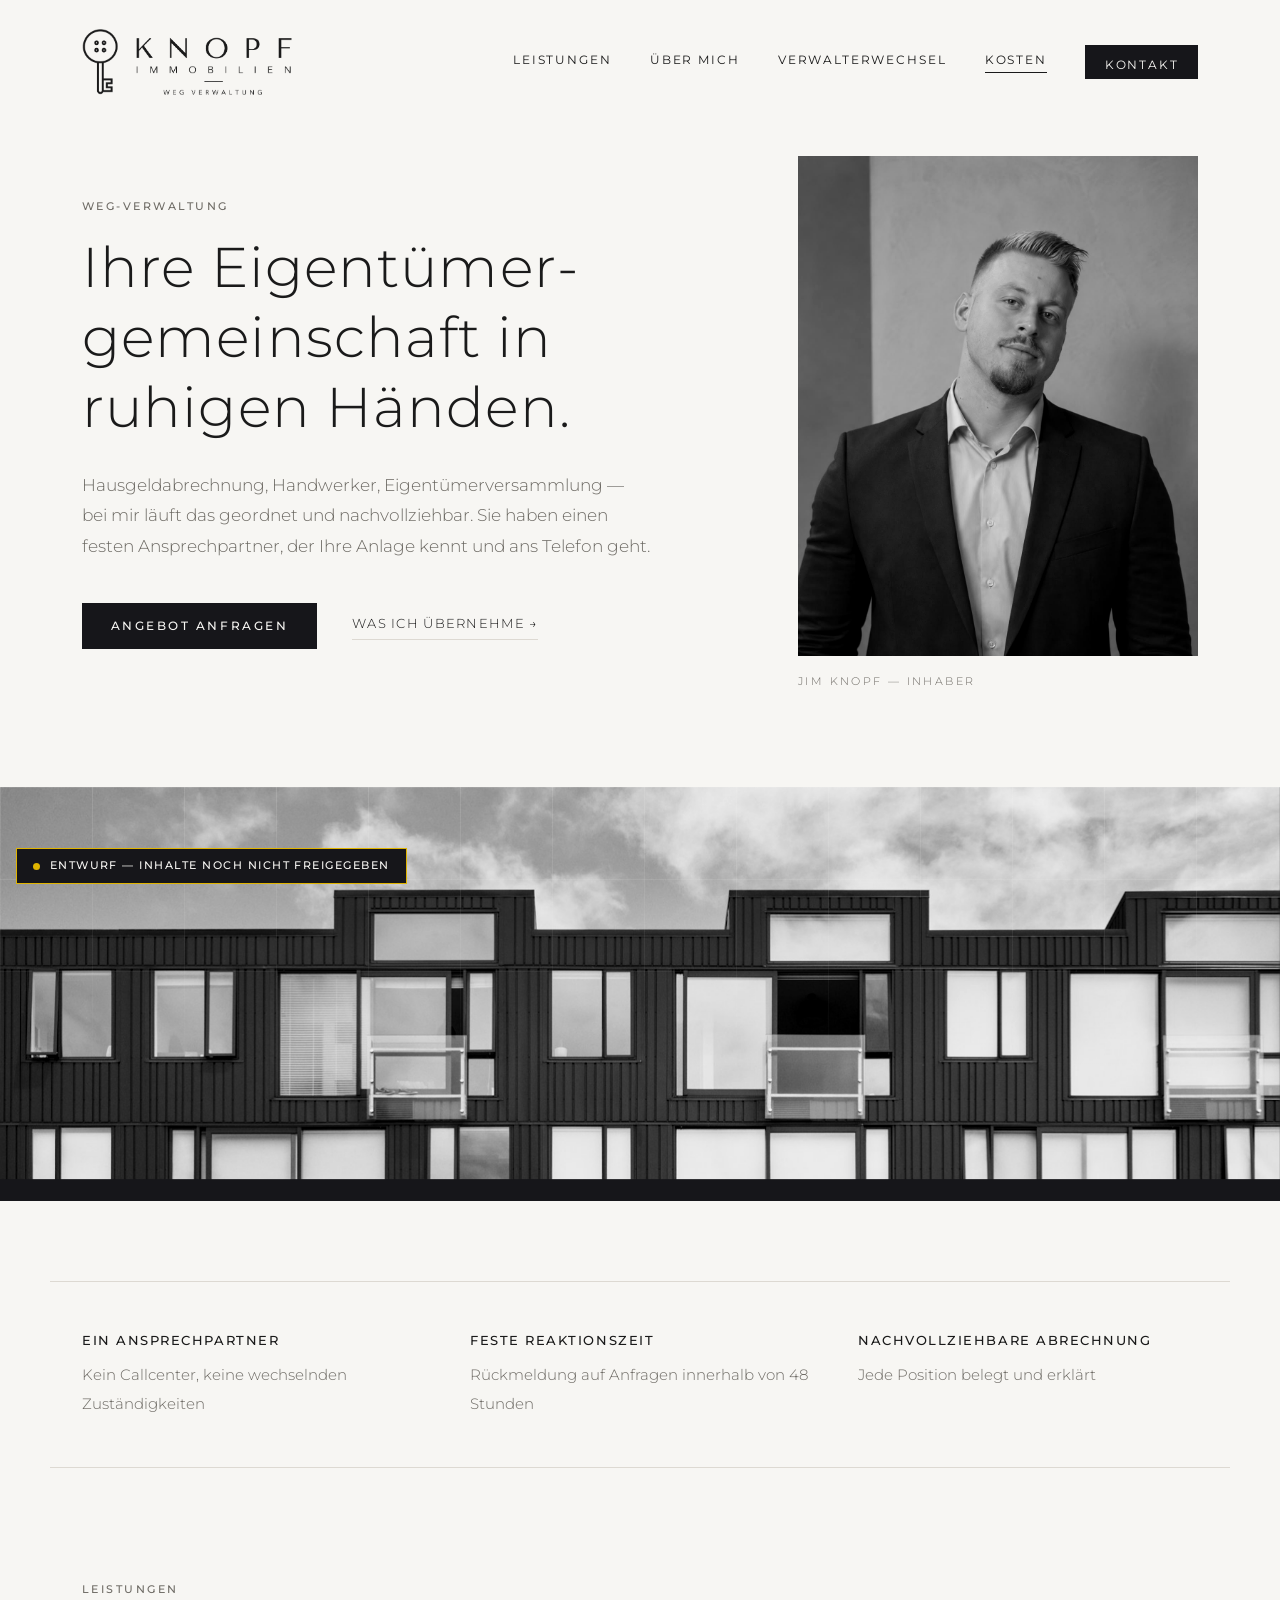
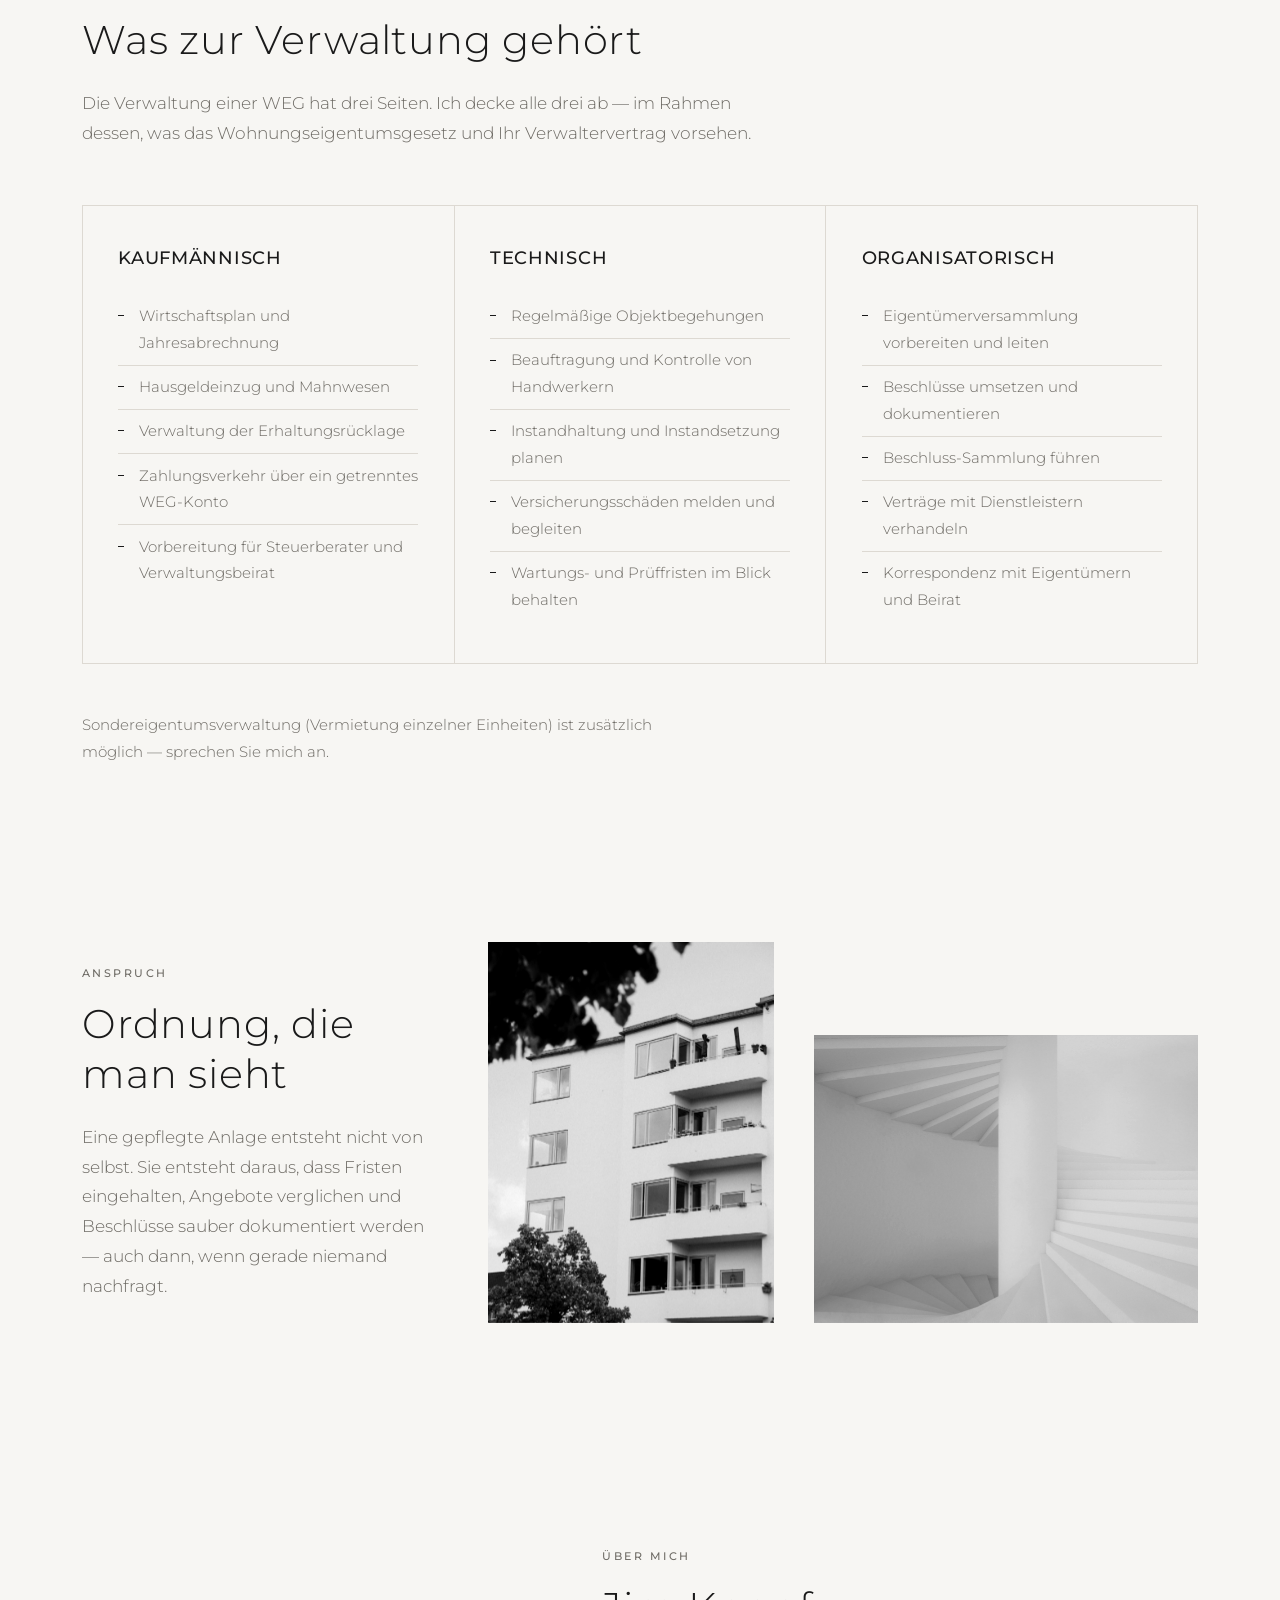
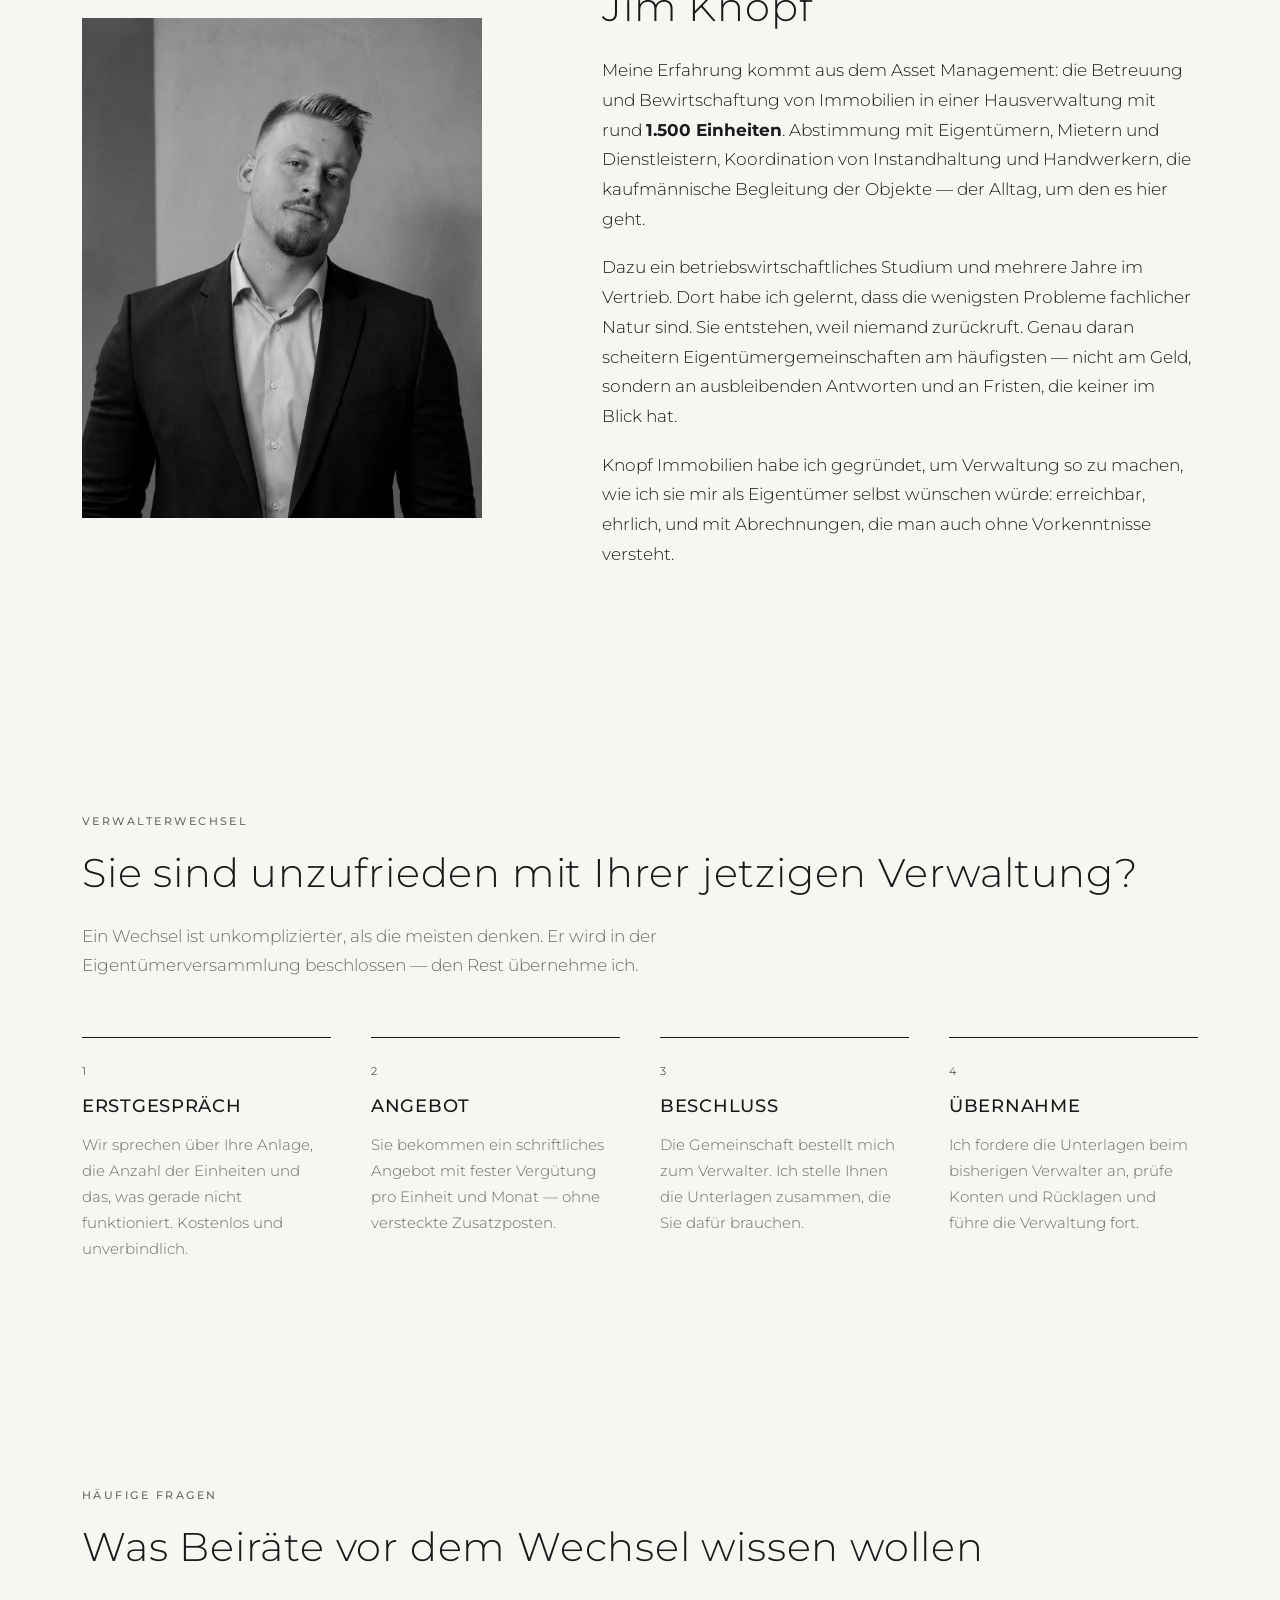
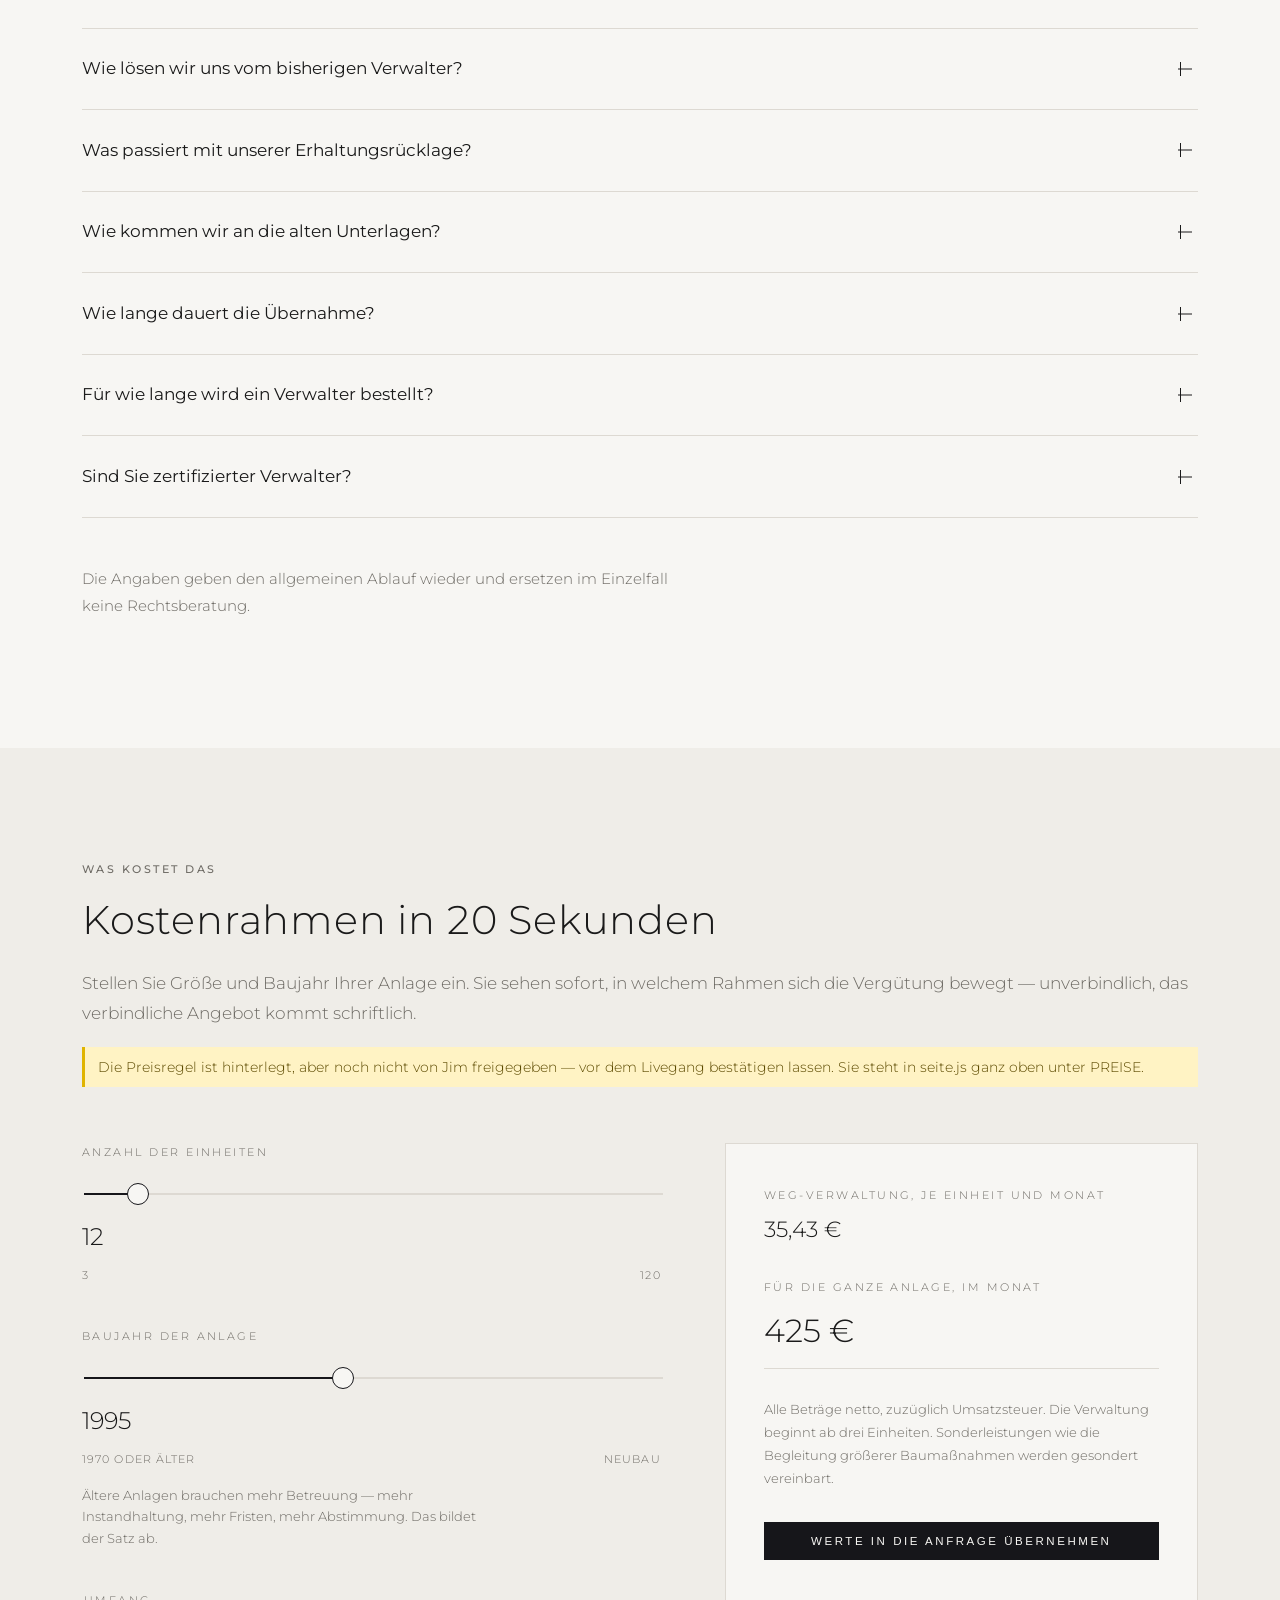
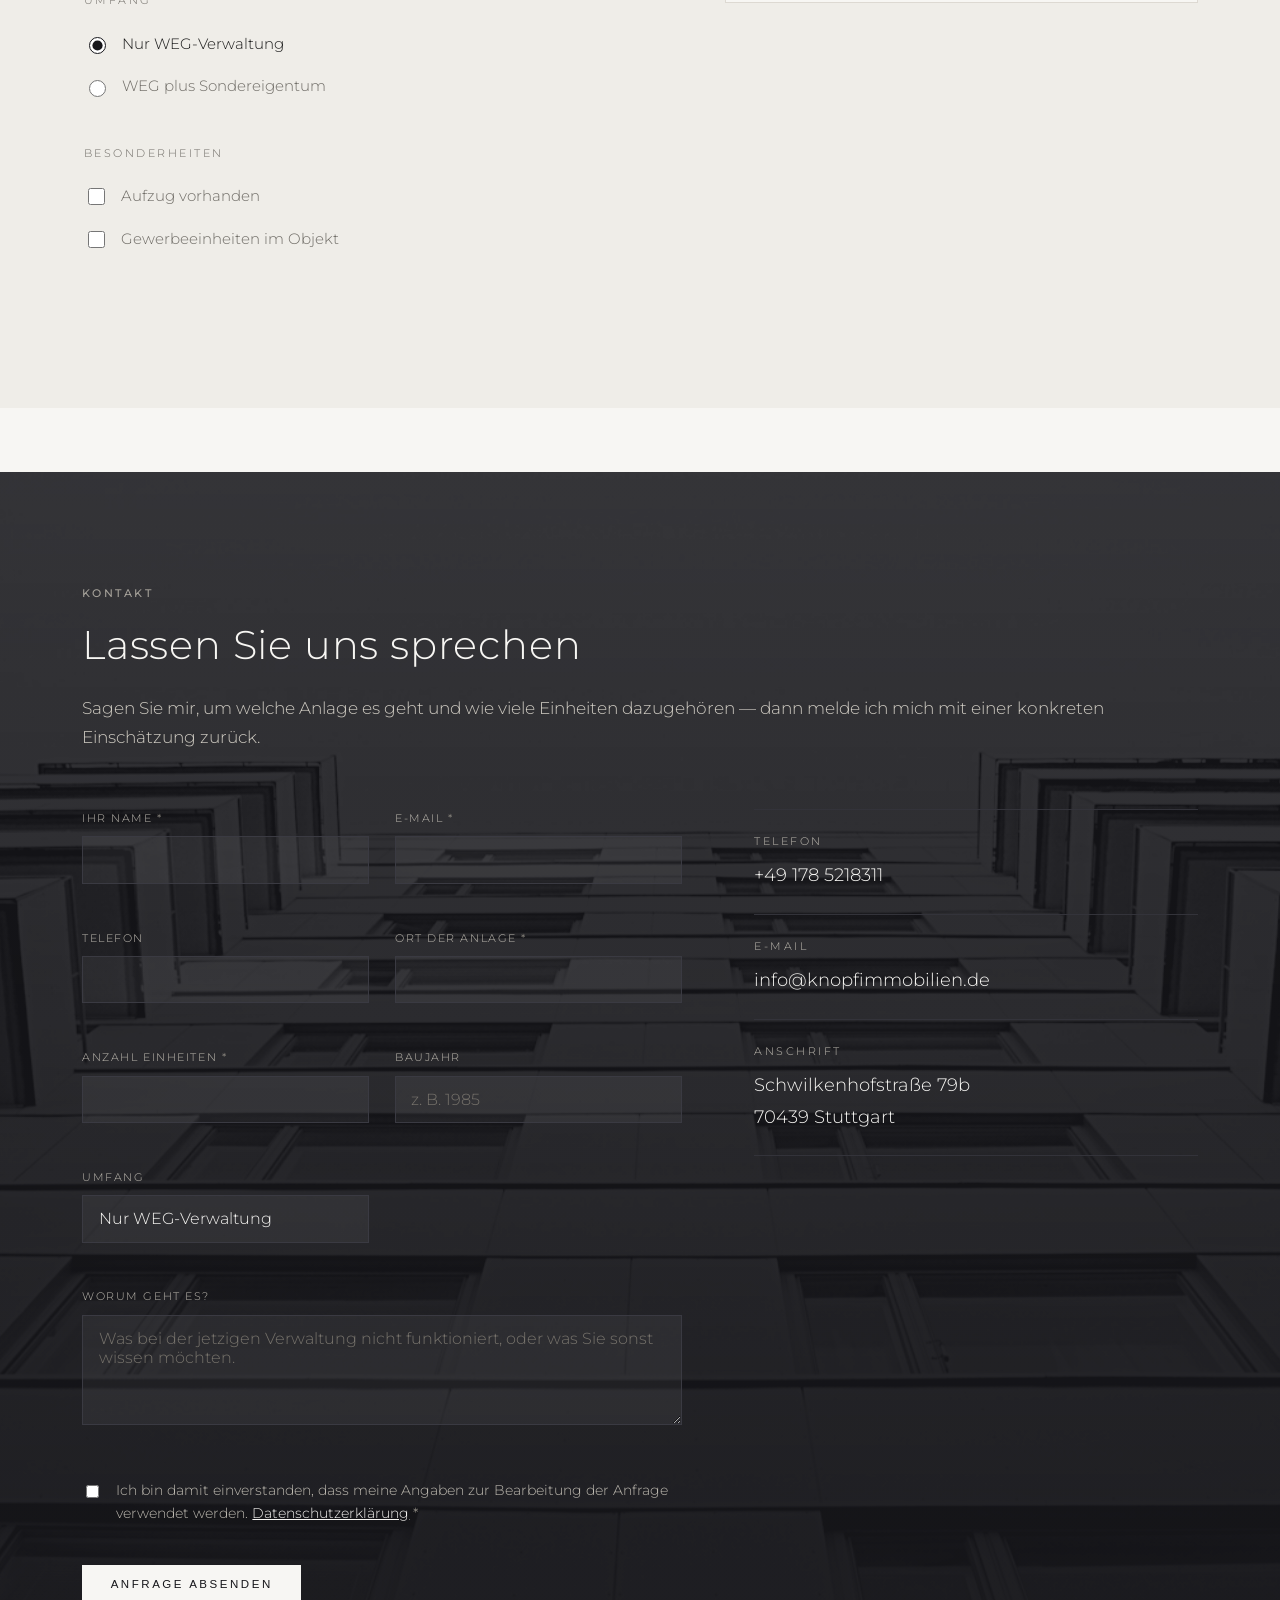
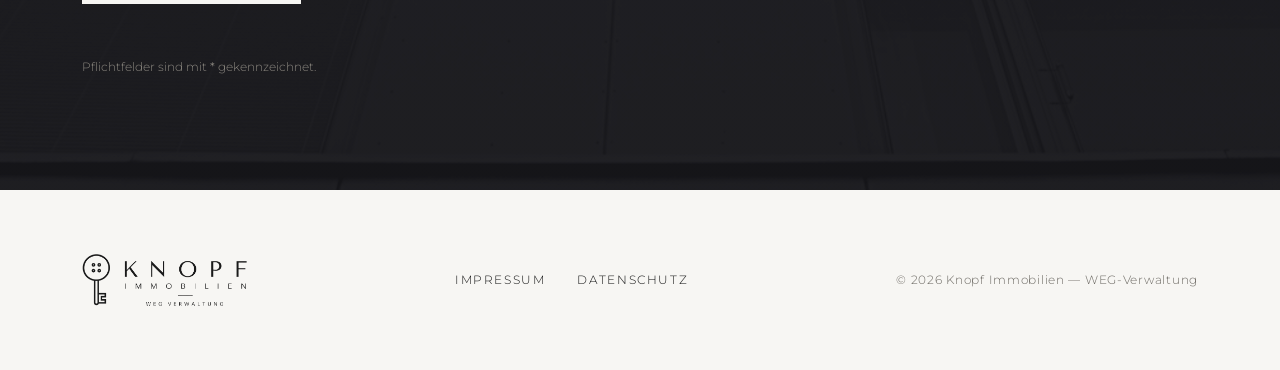
==== commit 45374d27: "Echte Kontaktdaten in Seite, Formular, Impressum und Datenschutz Telefon +49 178 5218311, info@knopf" ====
--- a/index.html
+++ b/index.html
@@ -482,17 +482,17 @@
     </form>
 
     <div class="kontakt">
-      <a class="kontakt__zeile" href="tel:TELEFON">
+      <a class="kontakt__zeile" href="tel:+491785218311">
         <span class="kontakt__was">Telefon</span>
-        <span class="kontakt__wert tbd">PLATZHALTER — Rufnummer eintragen</span>
+        <span class="kontakt__wert">+49 178 5218311</span>
       </a>
-      <a class="kontakt__zeile" href="mailto:MAIL">
+      <a class="kontakt__zeile" href="mailto:info@knopfimmobilien.de">
         <span class="kontakt__was">E-Mail</span>
-        <span class="kontakt__wert tbd">PLATZHALTER — Geschäftsadresse eintragen</span>
+        <span class="kontakt__wert">info@knopfimmobilien.de</span>
       </a>
       <div class="kontakt__zeile">
         <span class="kontakt__was">Anschrift</span>
-        <span class="kontakt__wert tbd">PLATZHALTER — Firmenanschrift eintragen</span>
+        <span class="kontakt__wert">Schwilkenhofstraße 79b<br>70439 Stuttgart</span>
       </div>
     </div>
 
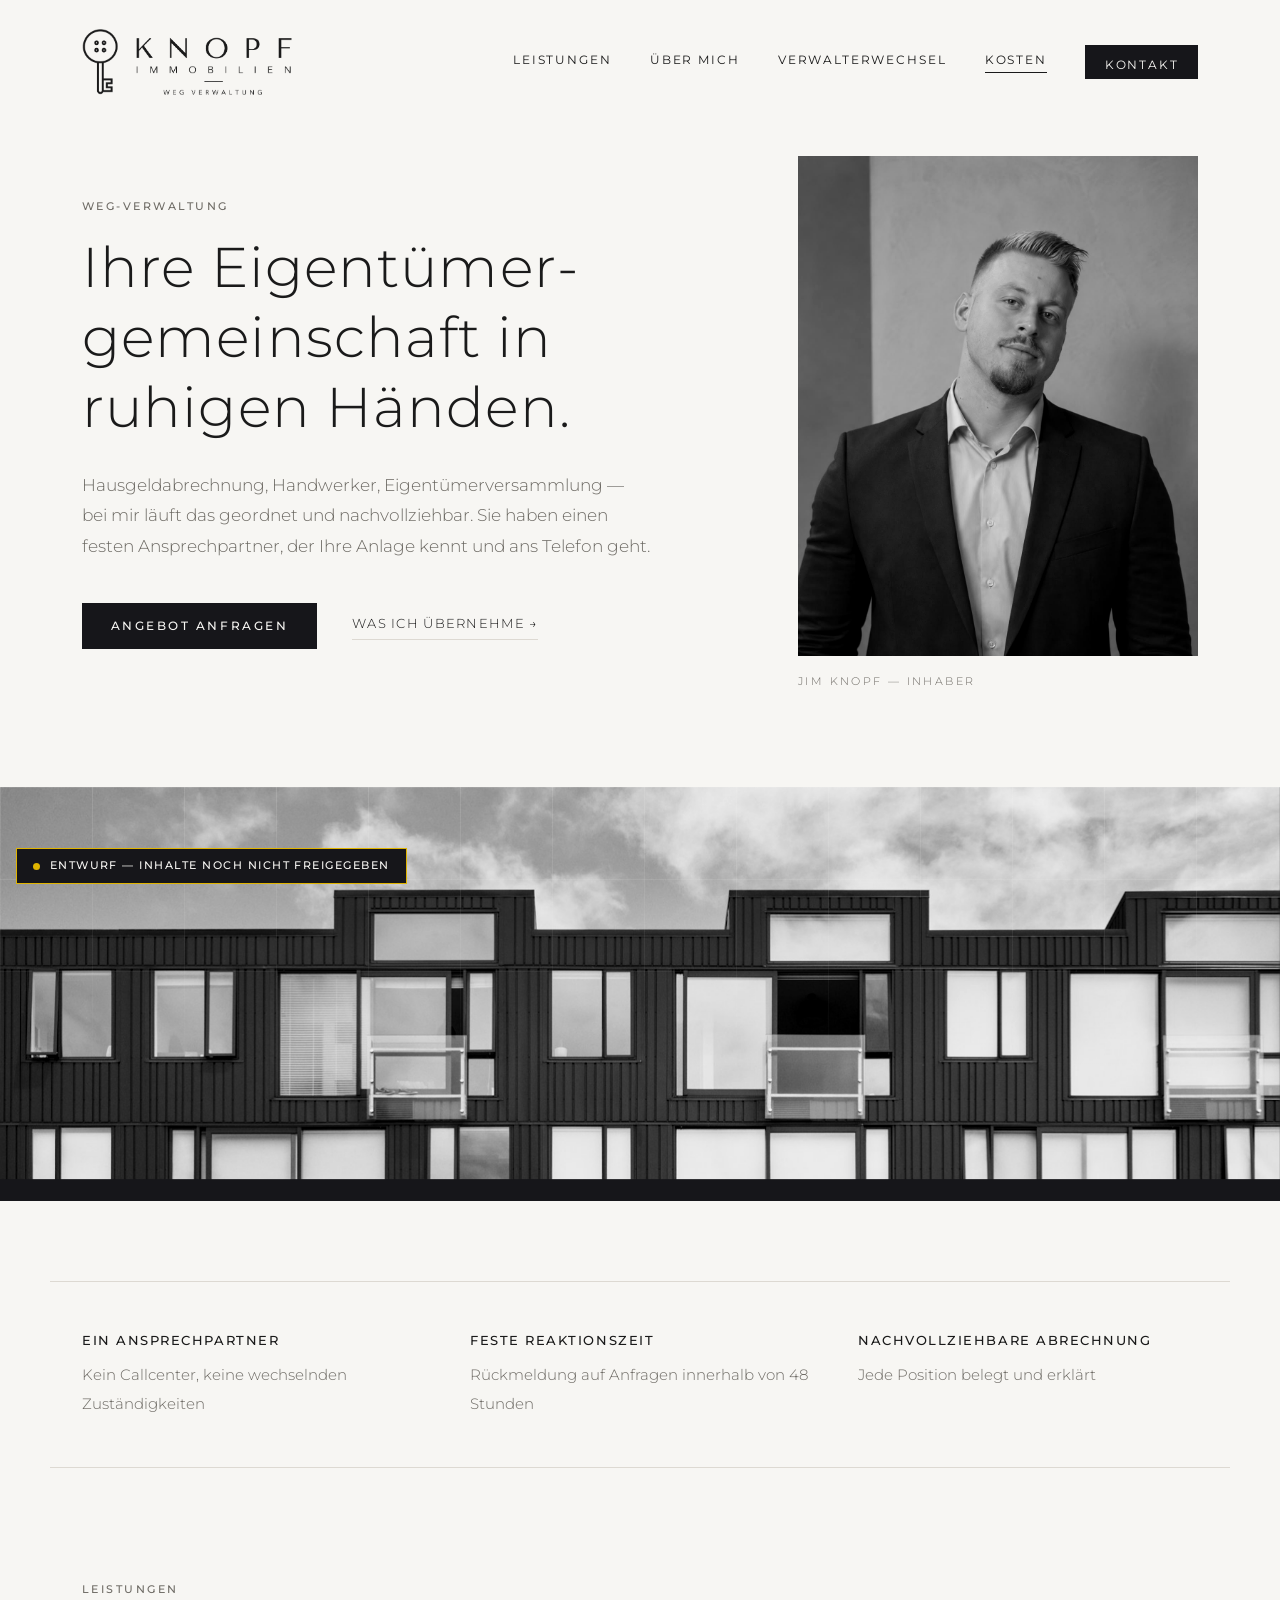
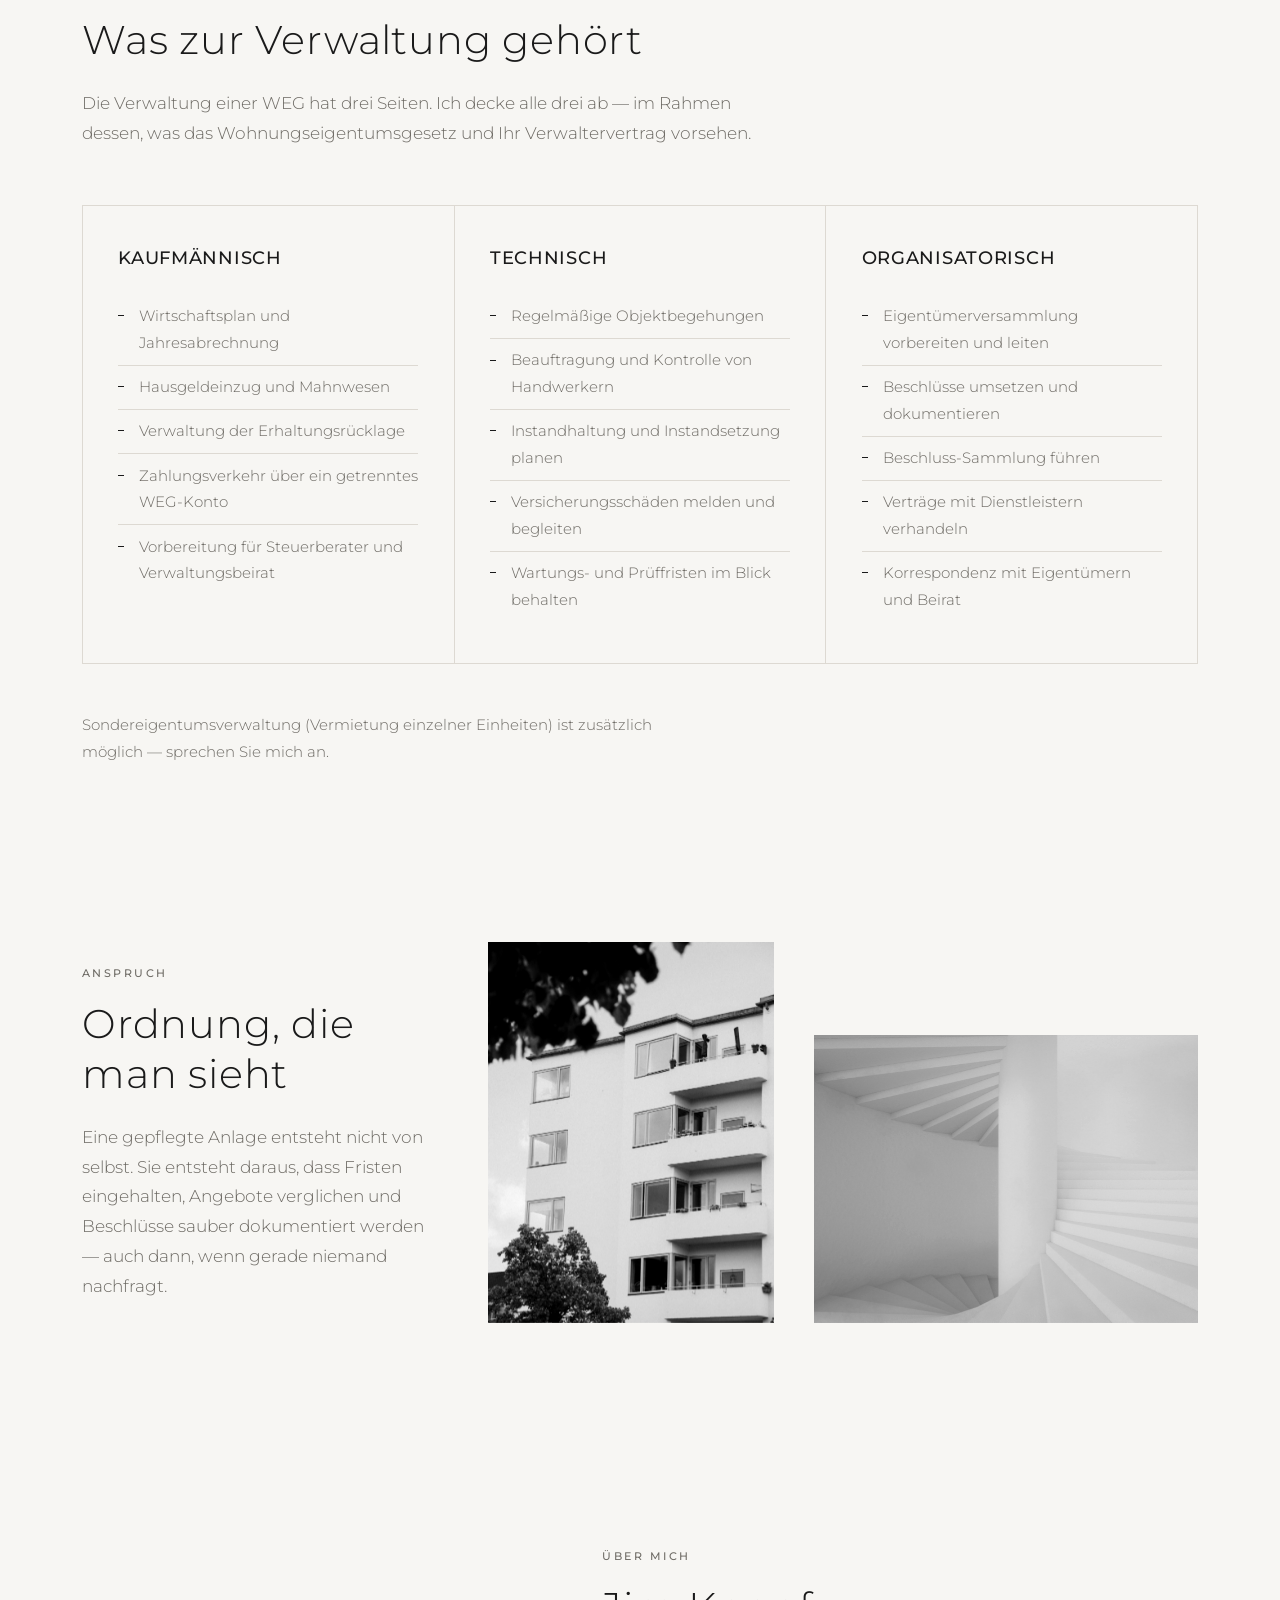
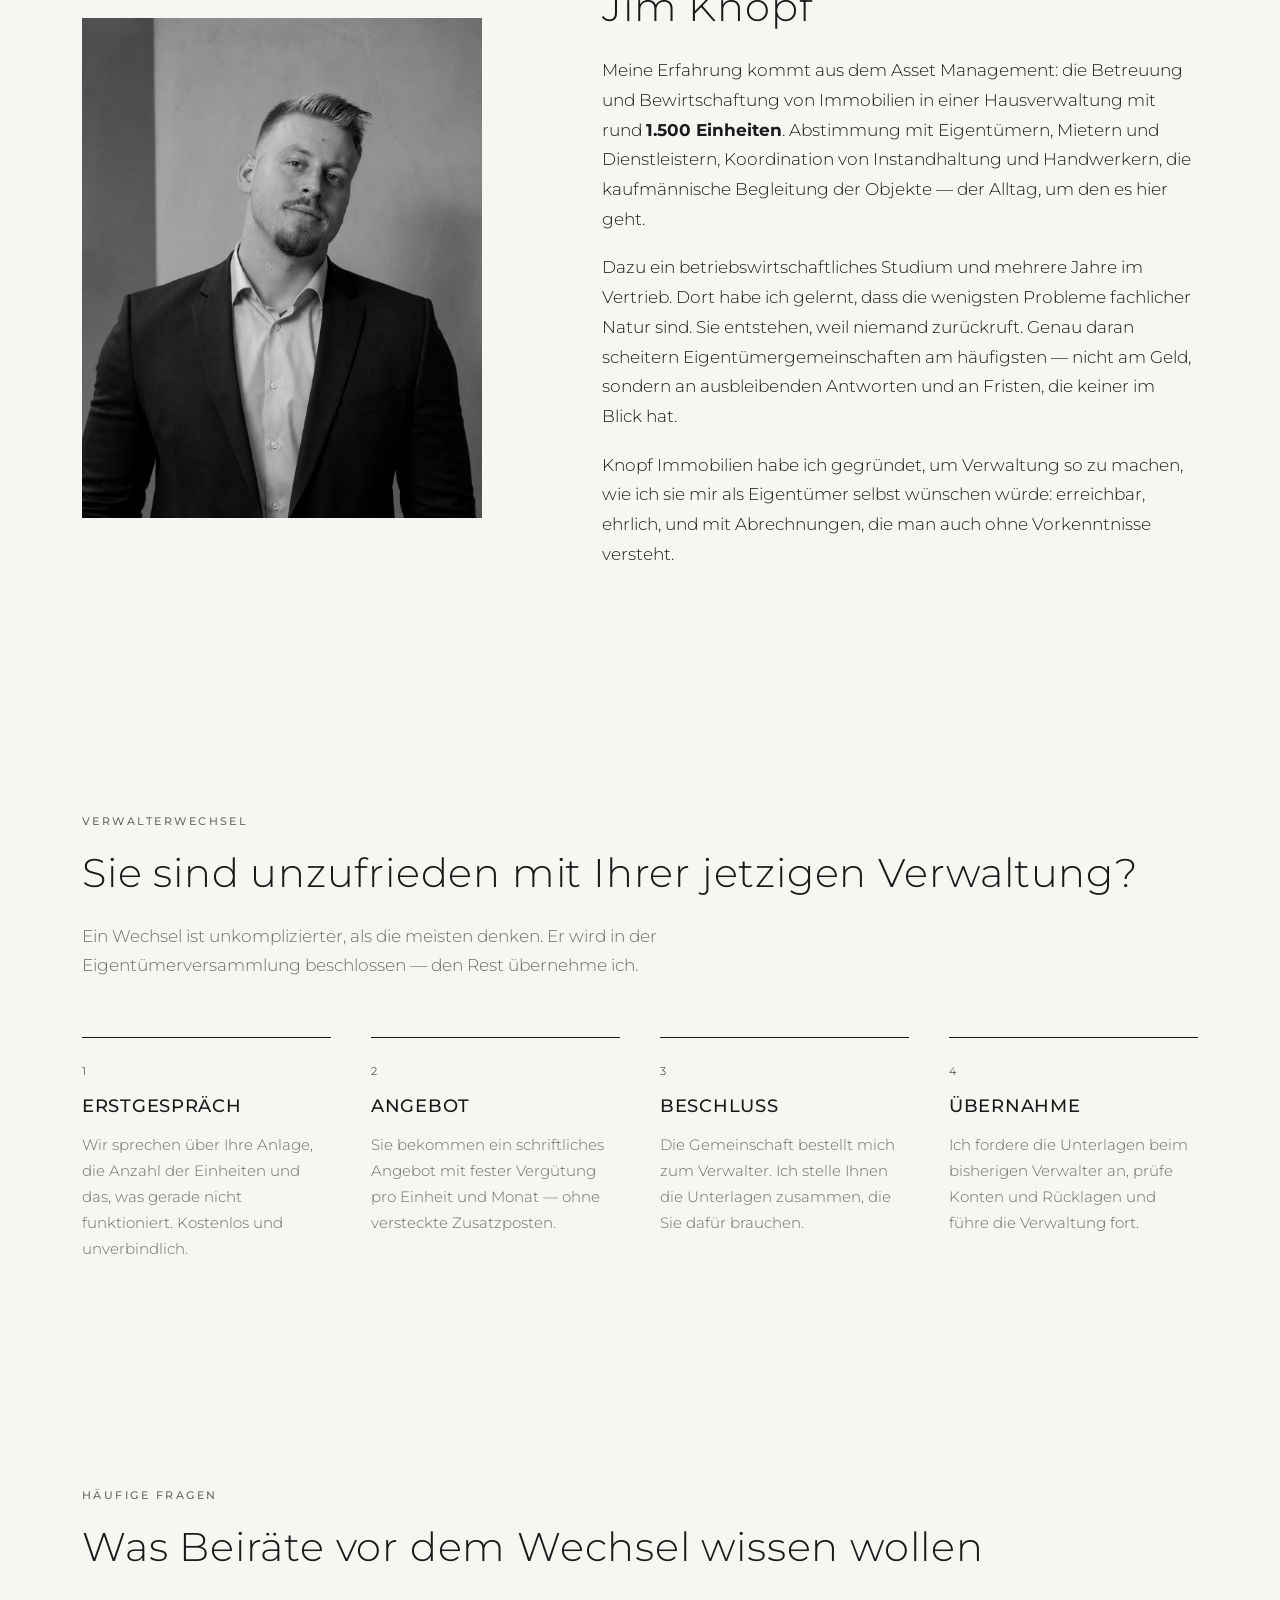
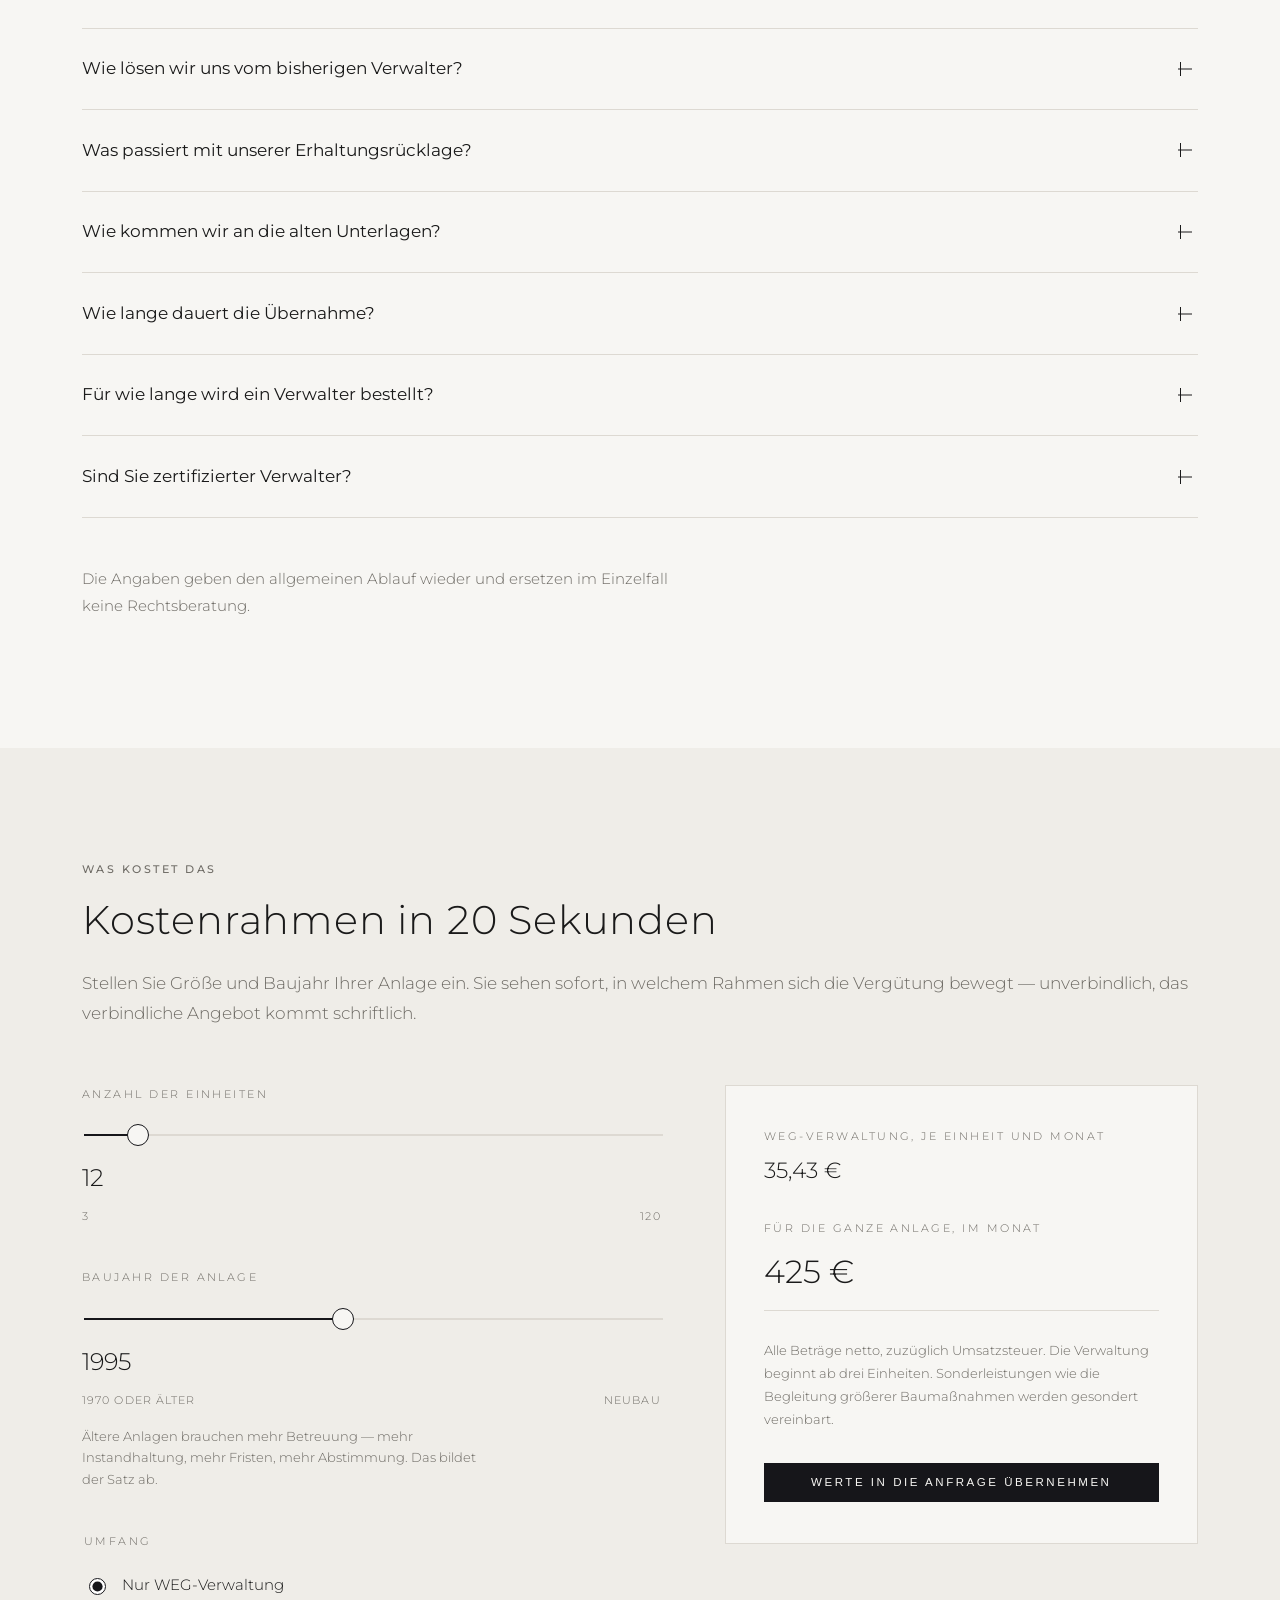
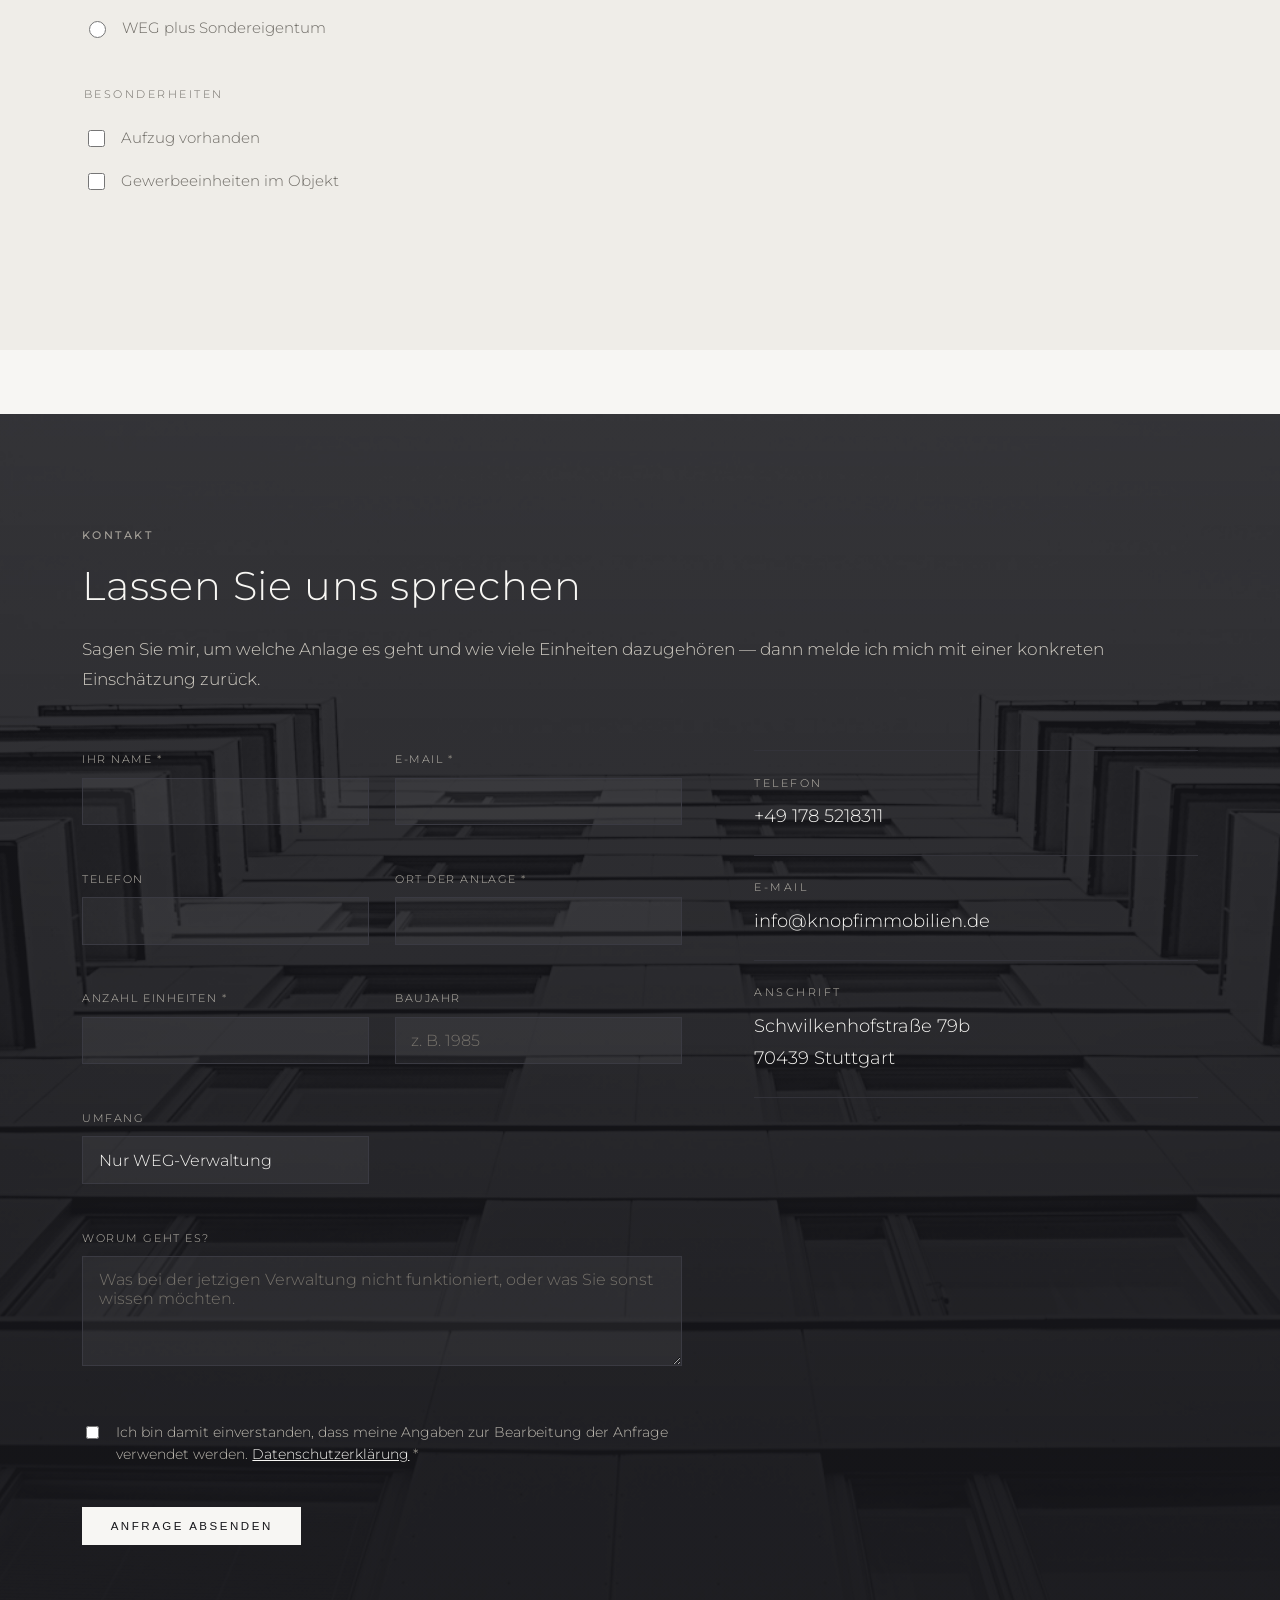
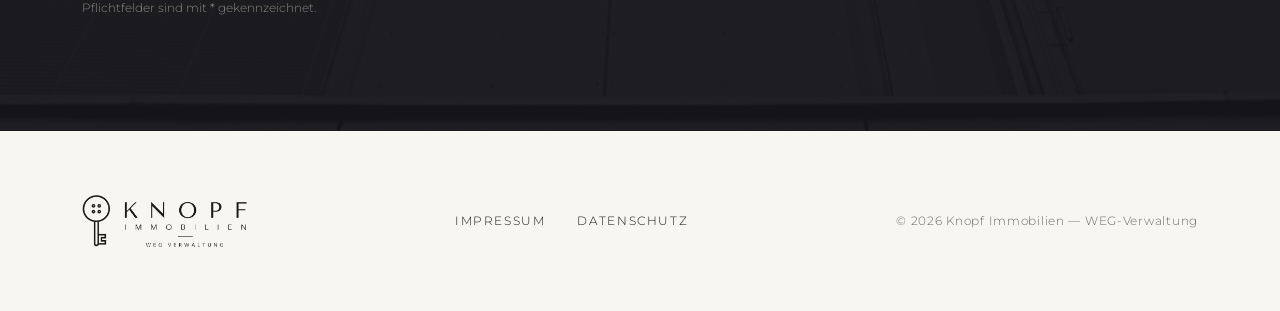
==== commit 9c2b34a1: "Versionsstempel gegen veraltete Zwischenspeicher, Preise freigegeben Der Baujahr-Regler wirkte bei m" ====
--- a/index.html
+++ b/index.html
@@ -9,8 +9,8 @@
 <link rel="preconnect" href="https://fonts.googleapis.com">
 <link rel="preconnect" href="https://fonts.gstatic.com" crossorigin>
 <link href="https://fonts.googleapis.com/css2?family=Montserrat:wght@200;300;400;500&display=swap" rel="stylesheet">
-<link rel="stylesheet" href="stil.css">
-<link rel="stylesheet" href="entwurf.css">
+<link rel="stylesheet" href="stil.css?v=329a204b">
+<link rel="stylesheet" href="entwurf.css?v=6d82b3c3">
 </head>
 <body>
 <div class="entwurfhinweis">Entwurf — Inhalte noch nicht freigegeben</div>
@@ -311,11 +311,6 @@
     schriftlich.
   </p>
 
-  <p class="tbd">
-    Die Preisregel ist hinterlegt, aber noch nicht von Jim freigegeben — vor dem
-    Livegang bestätigen lassen. Sie steht in seite.js ganz oben unter PREISE.
-  </p>
-
   <div class="rechner">
     <div class="rechner__steuerung">
       <label class="feld" for="einheiten">
@@ -509,6 +504,6 @@
   <p class="fuss__zeile">© 2026 Knopf Immobilien — WEG-Verwaltung</p>
 </footer>
 
-<script src="seite.js" defer></script>
+<script src="seite.js?v=edd29032" defer></script>
 </body>
 </html>
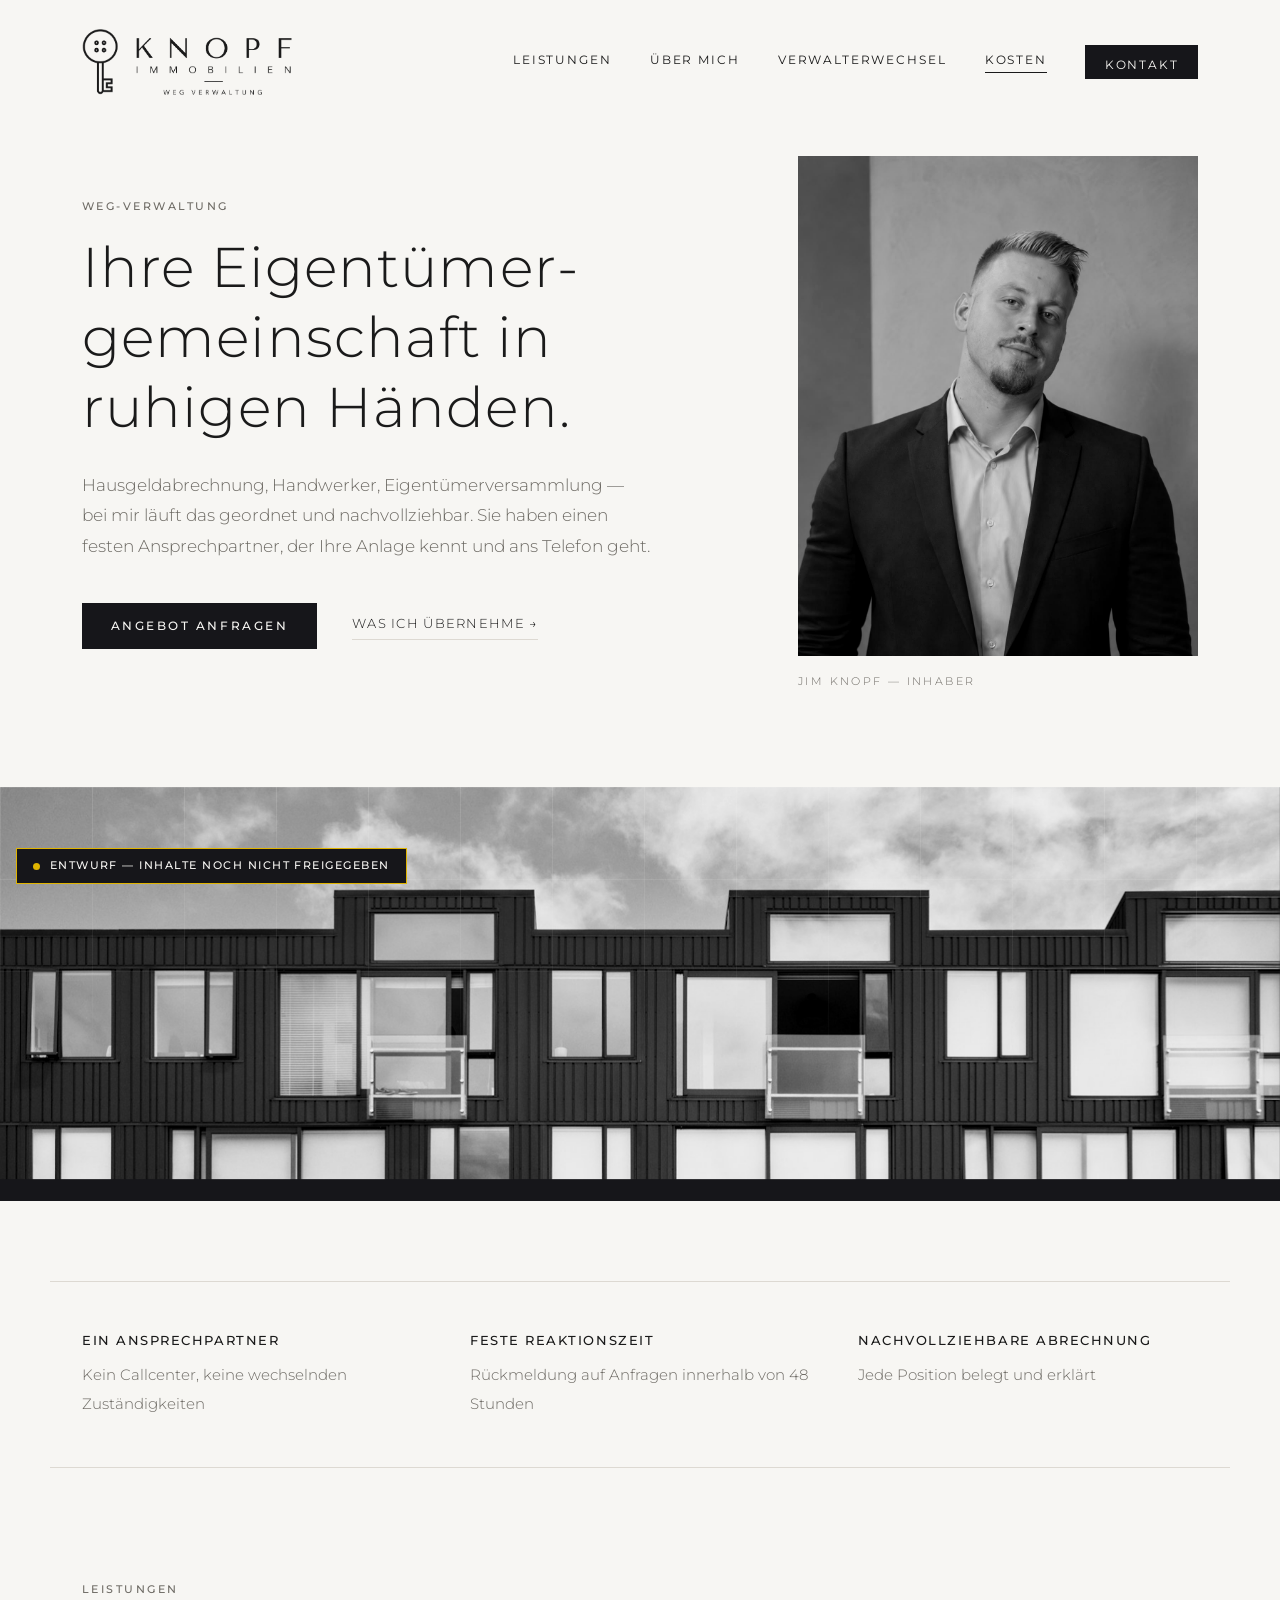
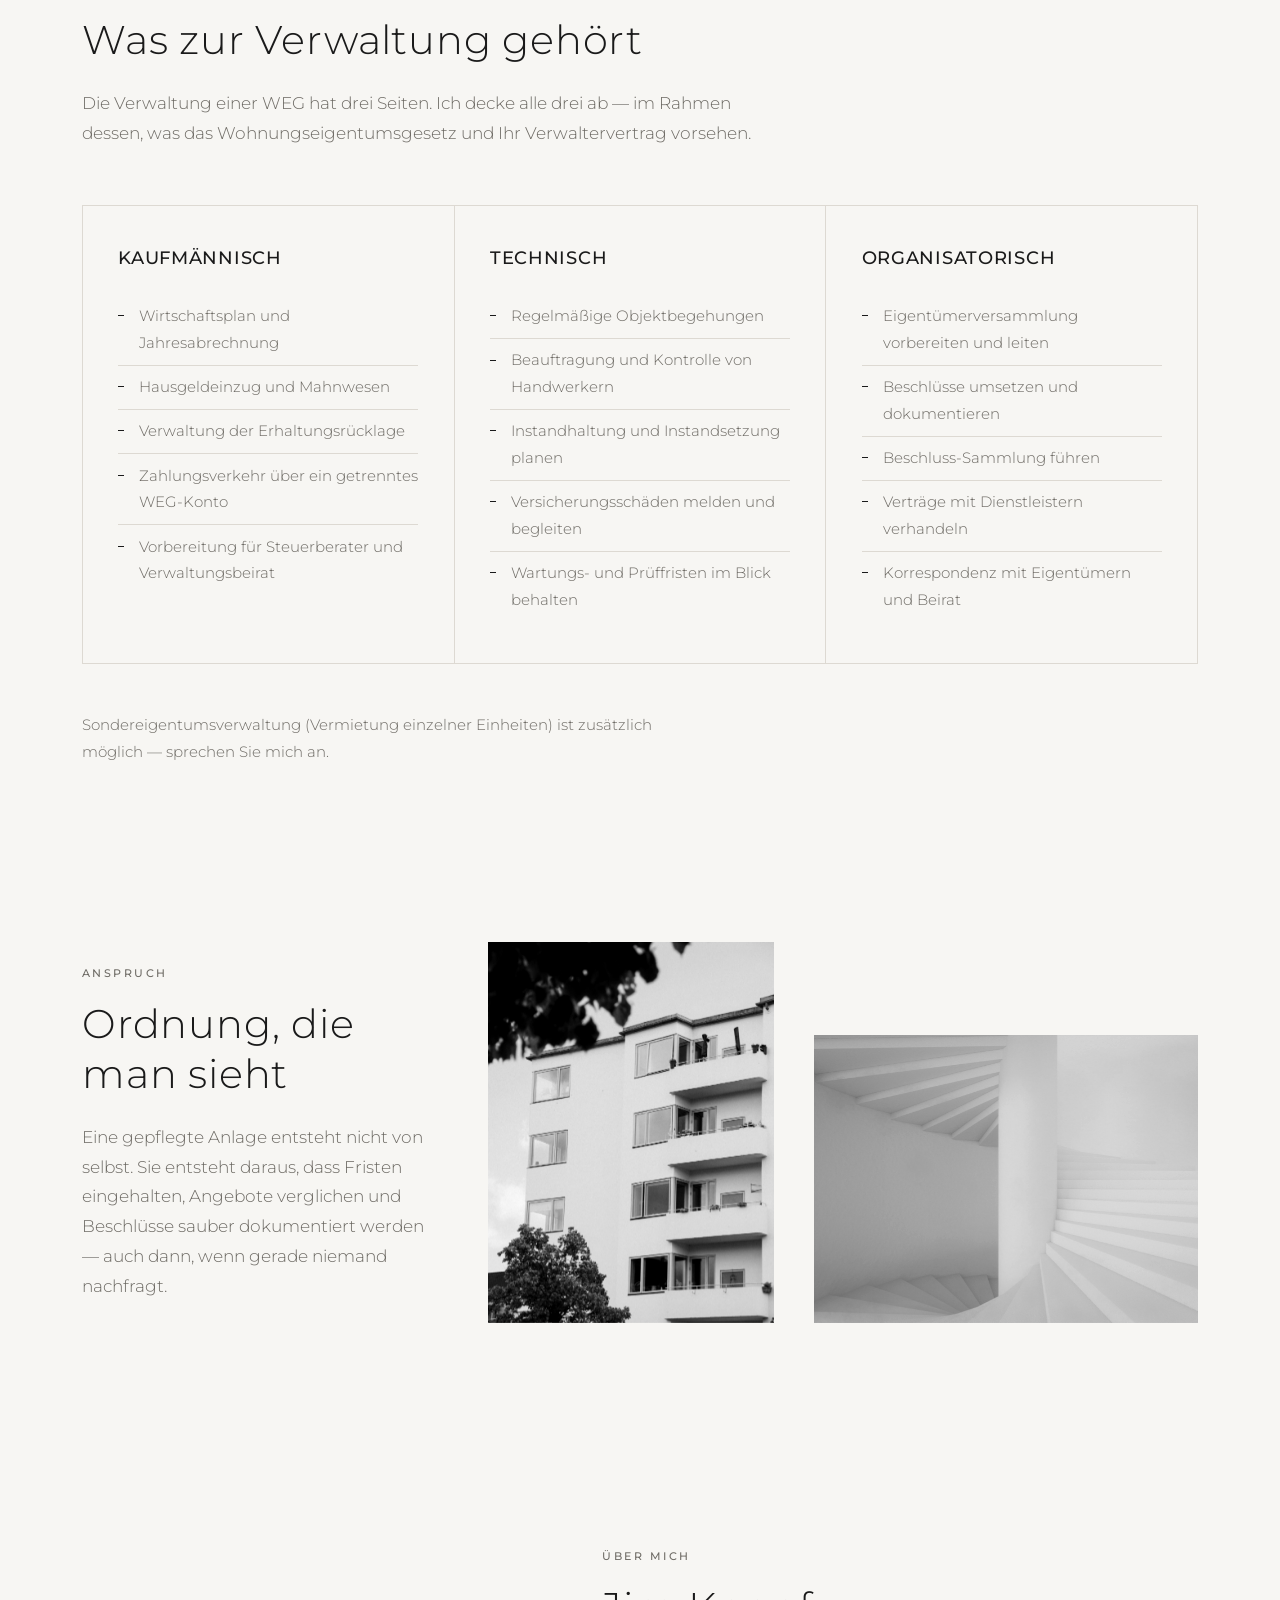
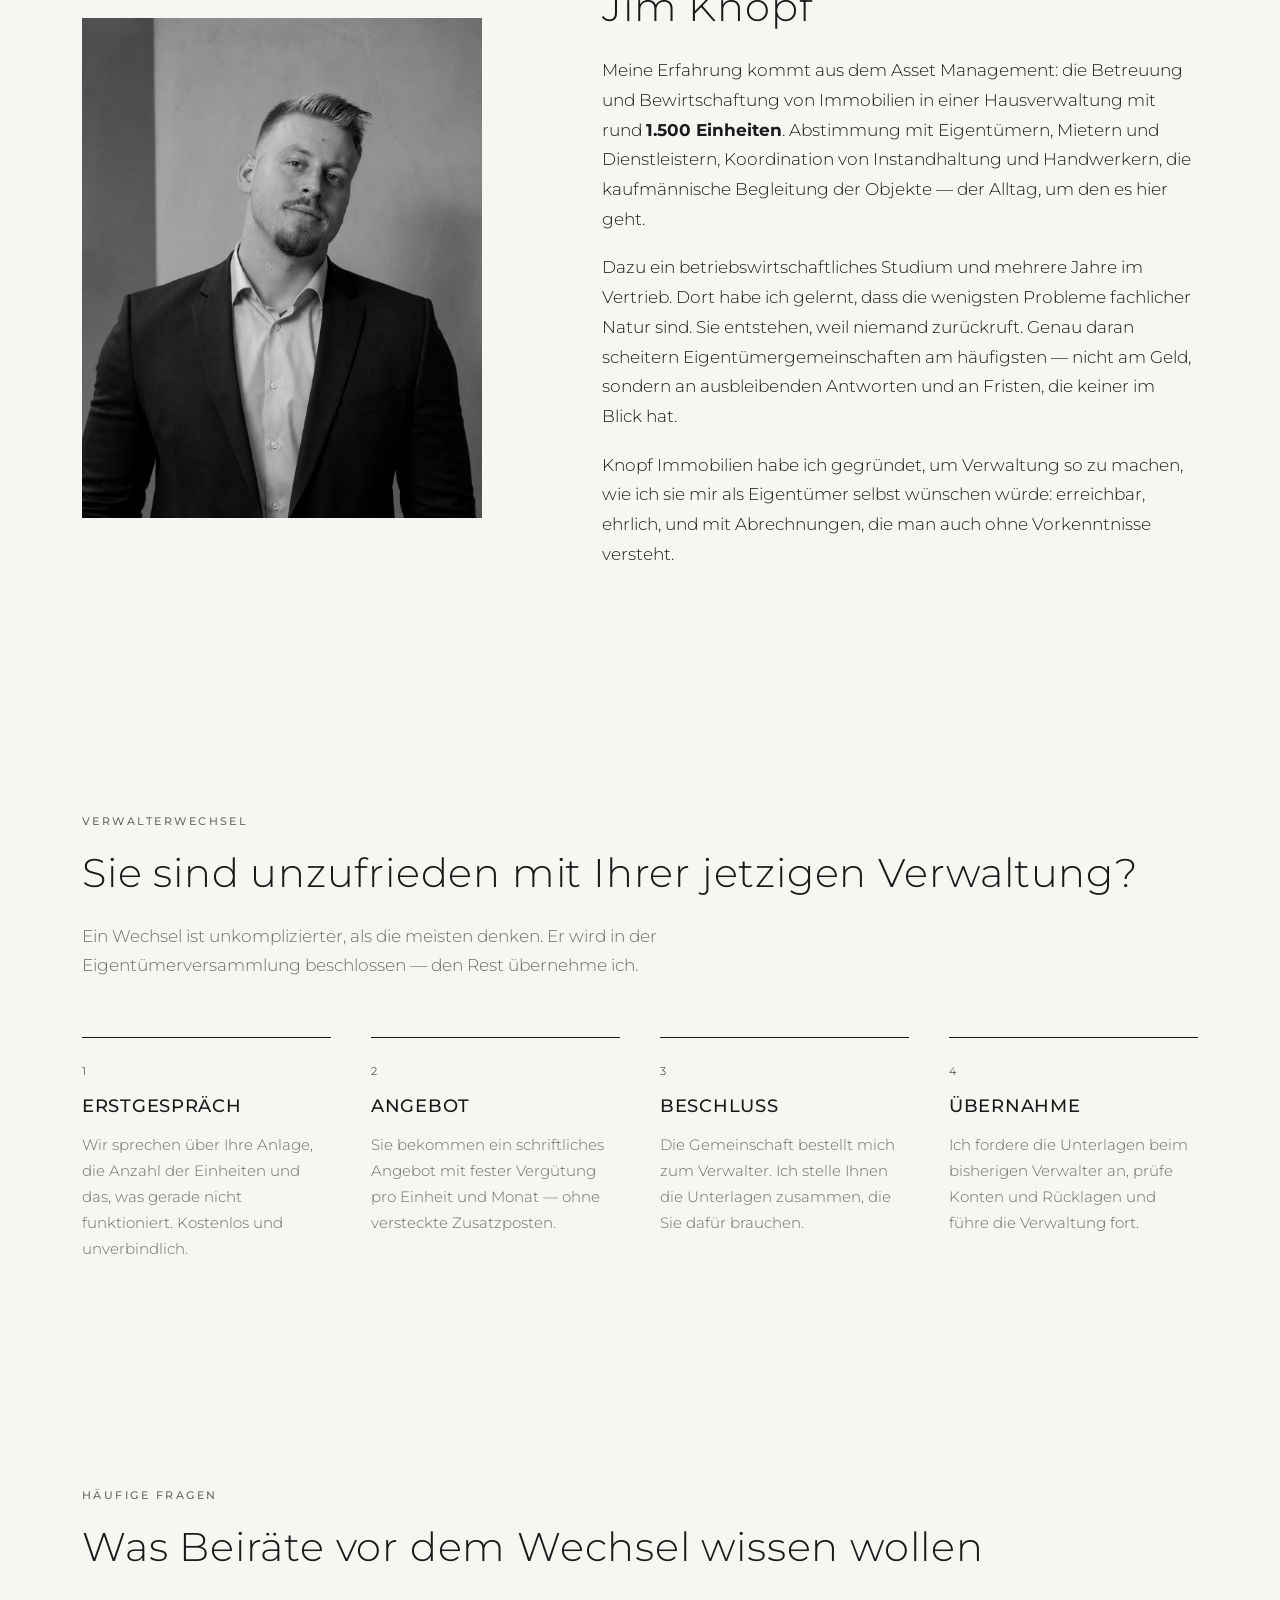
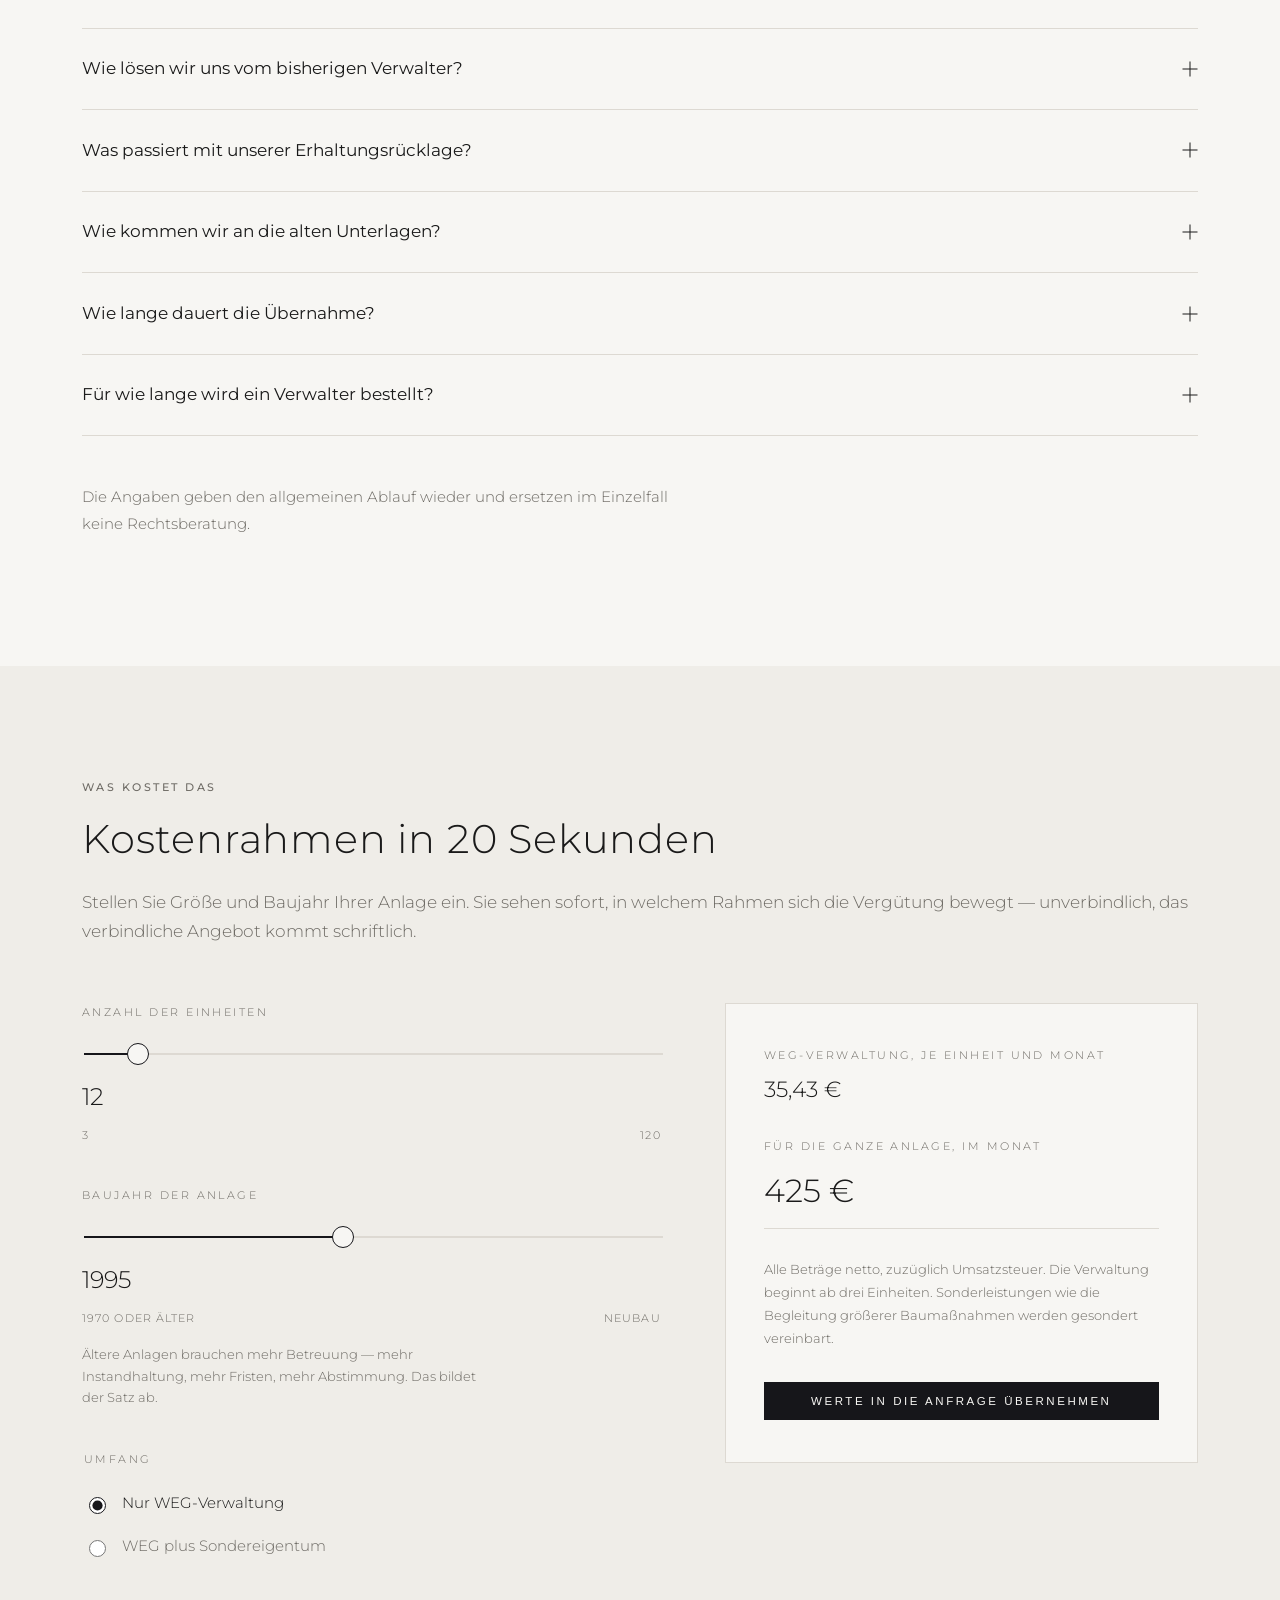
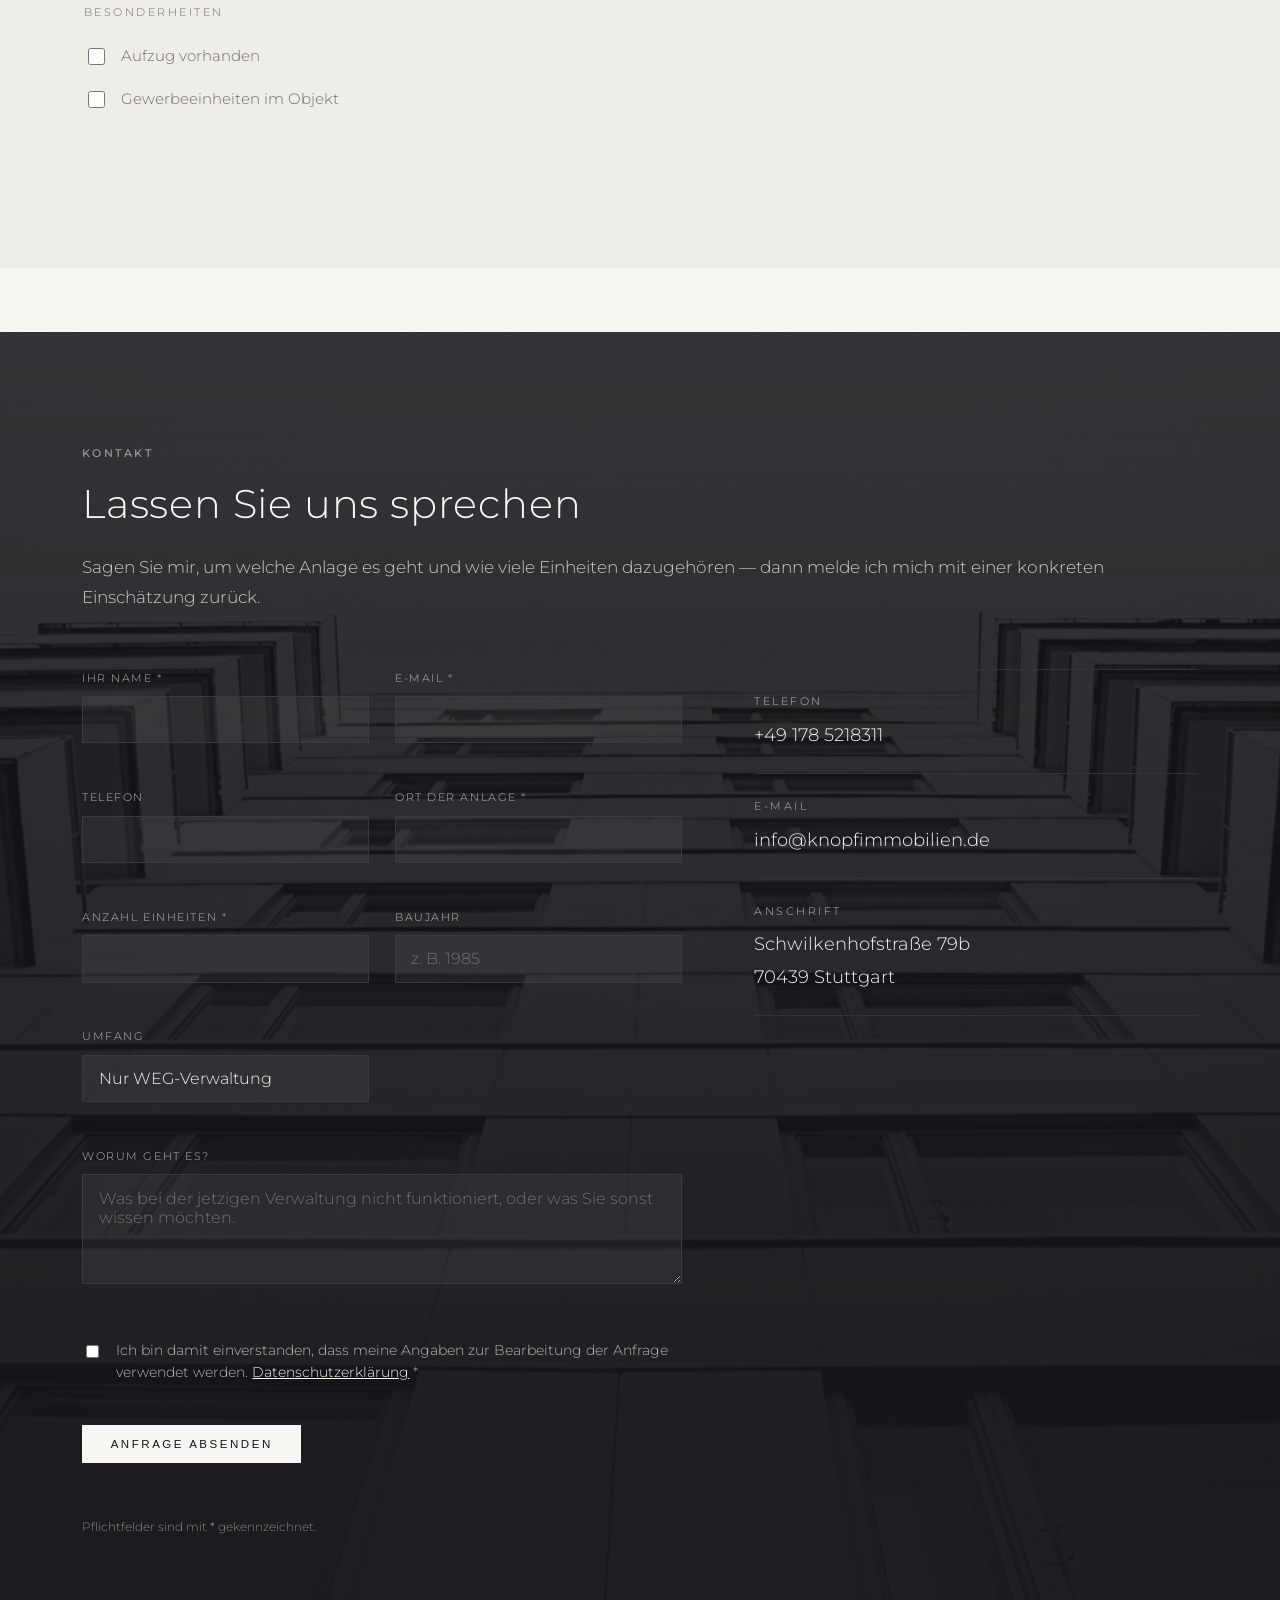
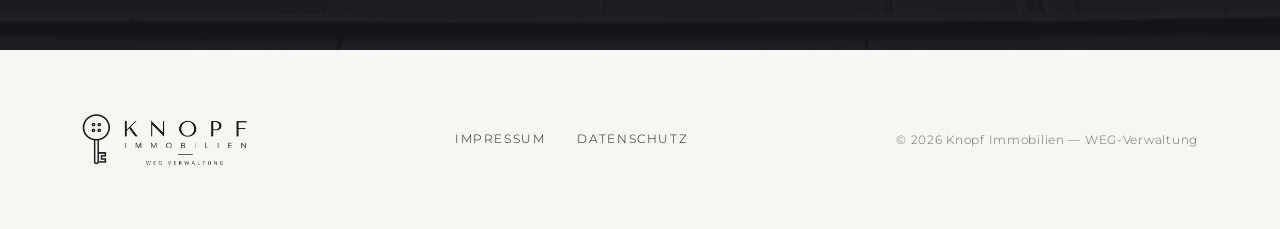
==== commit 3ddbdac9: "Zertifizierungsfrage entfernt, Plus-Zeichen geradegerückt Die Frage nach der Zertifizierung nach § 2" ====
--- a/index.html
+++ b/index.html
@@ -9,7 +9,7 @@
 <link rel="preconnect" href="https://fonts.googleapis.com">
 <link rel="preconnect" href="https://fonts.gstatic.com" crossorigin>
 <link href="https://fonts.googleapis.com/css2?family=Montserrat:wght@200;300;400;500&display=swap" rel="stylesheet">
-<link rel="stylesheet" href="stil.css?v=329a204b">
+<link rel="stylesheet" href="stil.css?v=88ae0ae0">
 <link rel="stylesheet" href="entwurf.css?v=6d82b3c3">
 </head>
 <body>
@@ -278,21 +278,6 @@
       </div>
     </details>
 
-    <details class="frage">
-      <summary>Sind Sie zertifizierter Verwalter?</summary>
-      <div class="frage__text">
-        <p>
-          Wohnungseigentümer können verlangen, dass ein zertifizierter Verwalter
-          bestellt wird — also jemand, der vor der Industrie- und Handelskammer eine
-          Prüfung abgelegt hat.
-        </p>
-        <p class="tbd">
-          PLATZHALTER — hier muss Jims tatsächlicher Stand rein: zertifiziert (mit
-          Datum und IHK), Prüfung geplant, oder gleichgestellt durch Berufsabschluss.
-          Das ist für Beiräte oft die entscheidende Frage. Nichts geraten.
-        </p>
-      </div>
-    </details>
   </div>
 
   <p class="nachsatz">
--- a/stil.css
+++ b/stil.css
@@ -506,18 +506,24 @@
 .frage summary:hover { color: var(--gedaempft); }
 .frage summary:focus-visible { outline: 2px solid var(--tinte); outline-offset: 4px; }
 
-/* Plus, das sich zum Minus dreht */
+/* Plus, das sich zum Minus dreht.
+   Beide Striche hängen am selben Mittelpunkt: right/top geben den Punkt vor,
+   translate(50%, -50%) rückt jeden Strich um seine halbe Größe zurück.
+   Vorher waren sie an unterschiedlichen Kanten verankert — das ergab ein
+   sichtbar verschobenes Kreuz. */
 .frage summary::before,
 .frage summary::after {
   content: '';
   position: absolute;
-  right: .4rem; top: 50%;
+  right: 8px;
+  top: 50%;
   background: var(--tinte);
+  transform: translate(50%, -50%);
   transition: transform .3s ease, opacity .3s ease;
 }
-.frage summary::before { width: 14px; height: 1px; transform: translateY(-50%); }
-.frage summary::after  { width: 1px; height: 14px; right: 1.05rem; transform: translateY(-50%); }
-.frage[open] summary::after { transform: translateY(-50%) rotate(90deg); opacity: 0; }
+.frage summary::before { width: 15px; height: 1px; }
+.frage summary::after  { width: 1px;  height: 15px; }
+.frage[open] summary::after { transform: translate(50%, -50%) rotate(90deg); opacity: 0; }
 
 .frage__text {
   padding: 0 3rem 1.8rem 0;
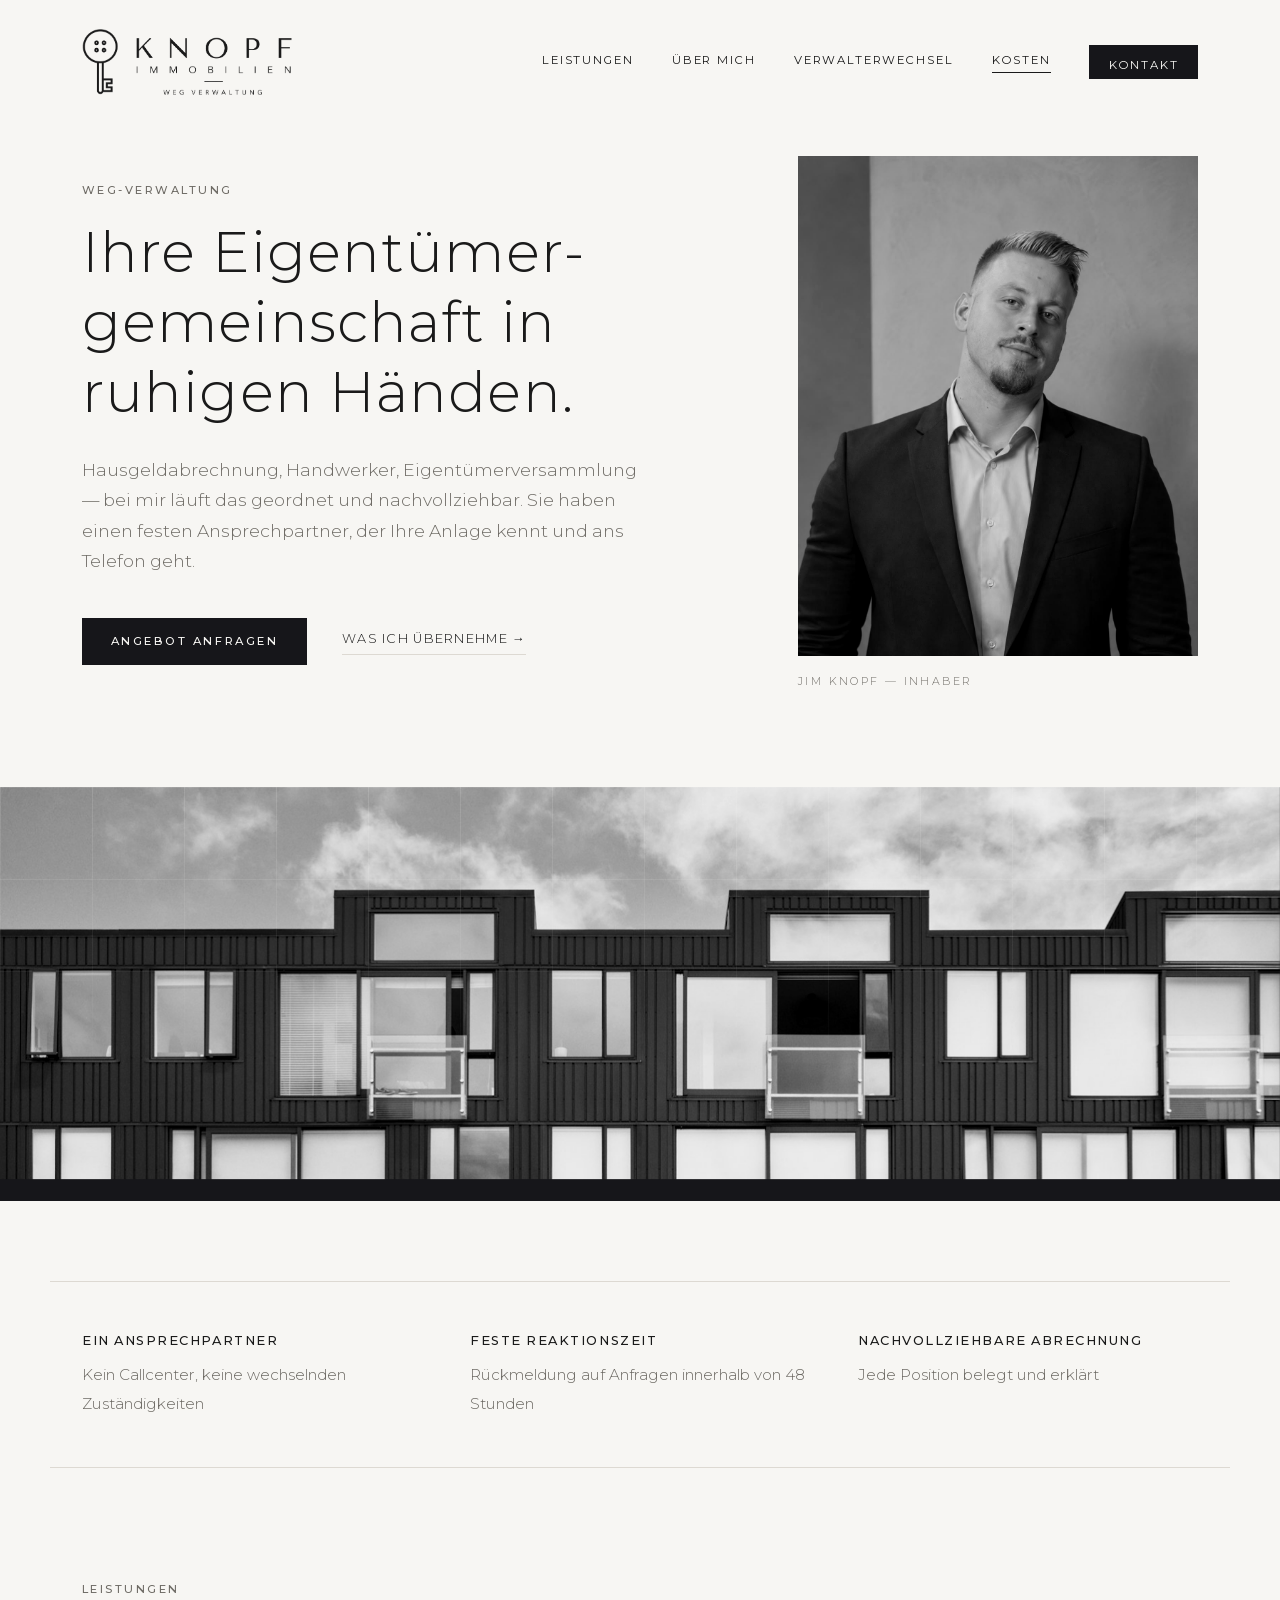
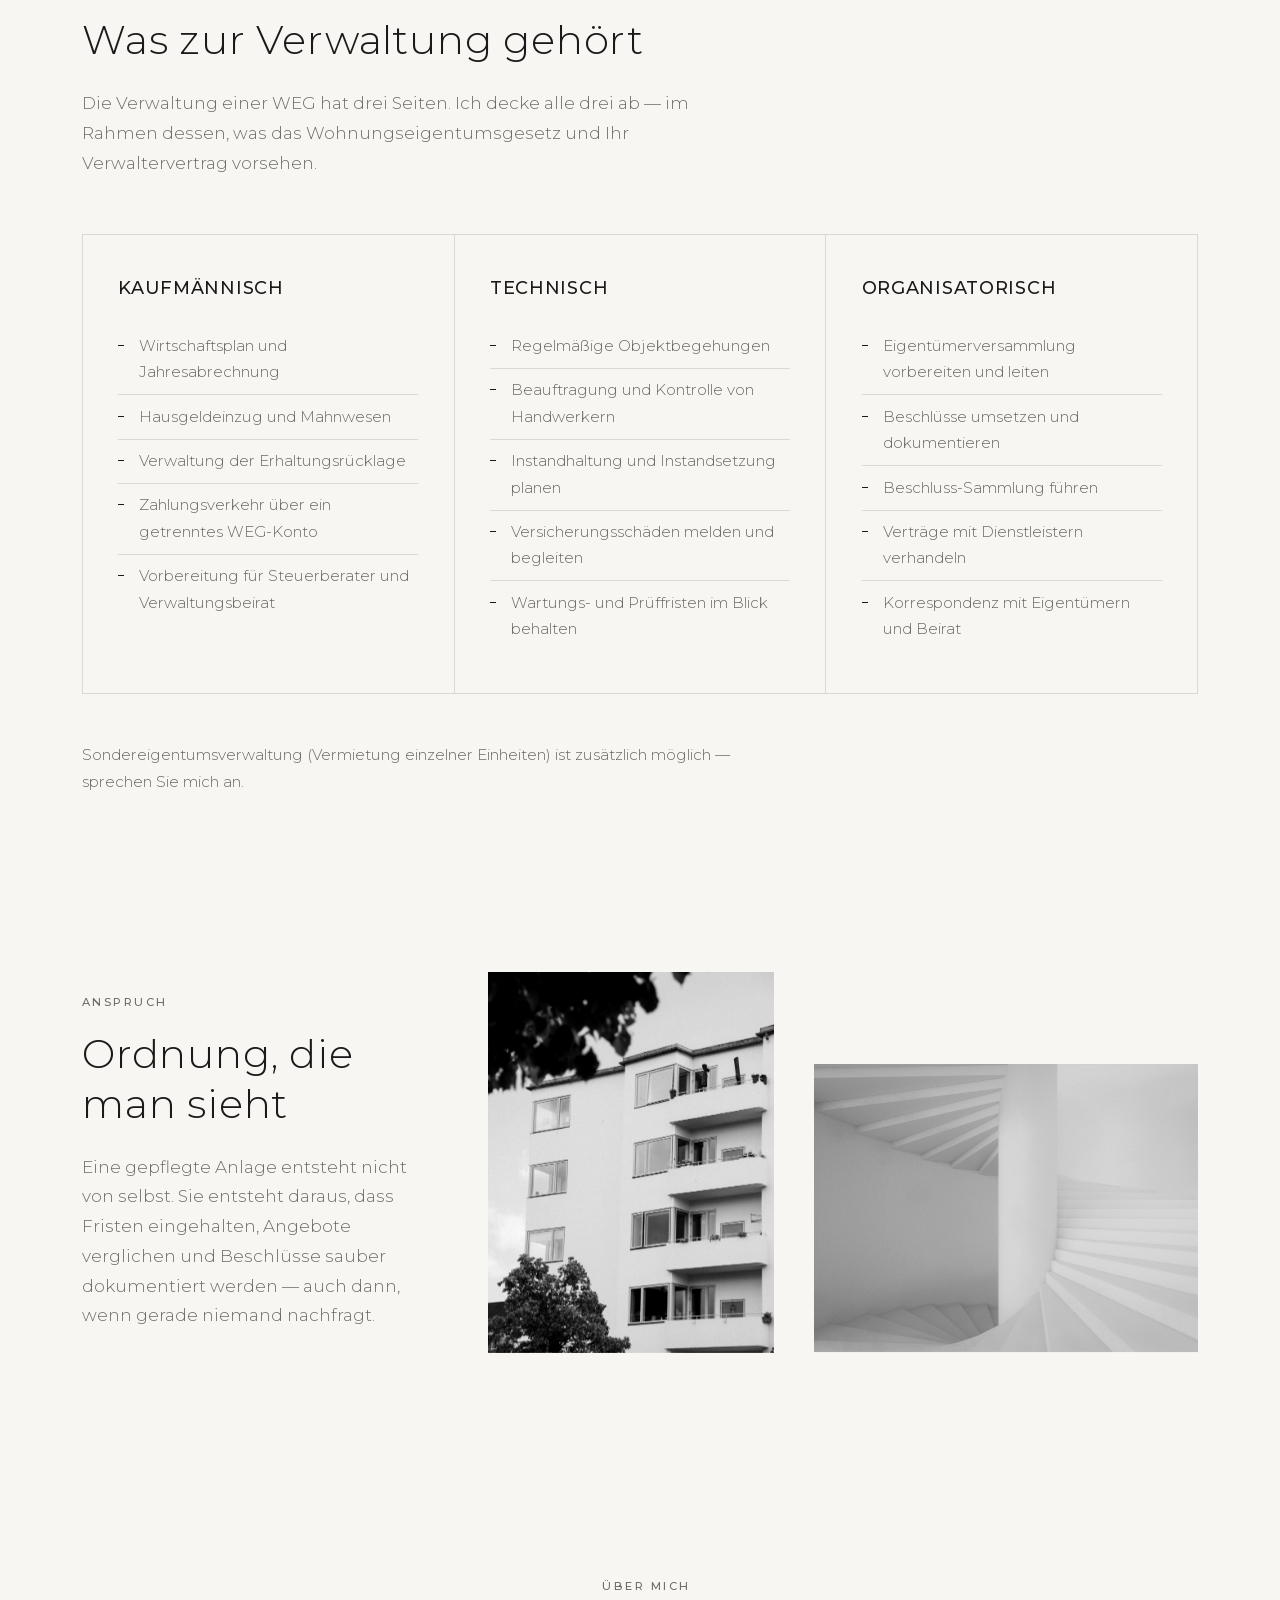
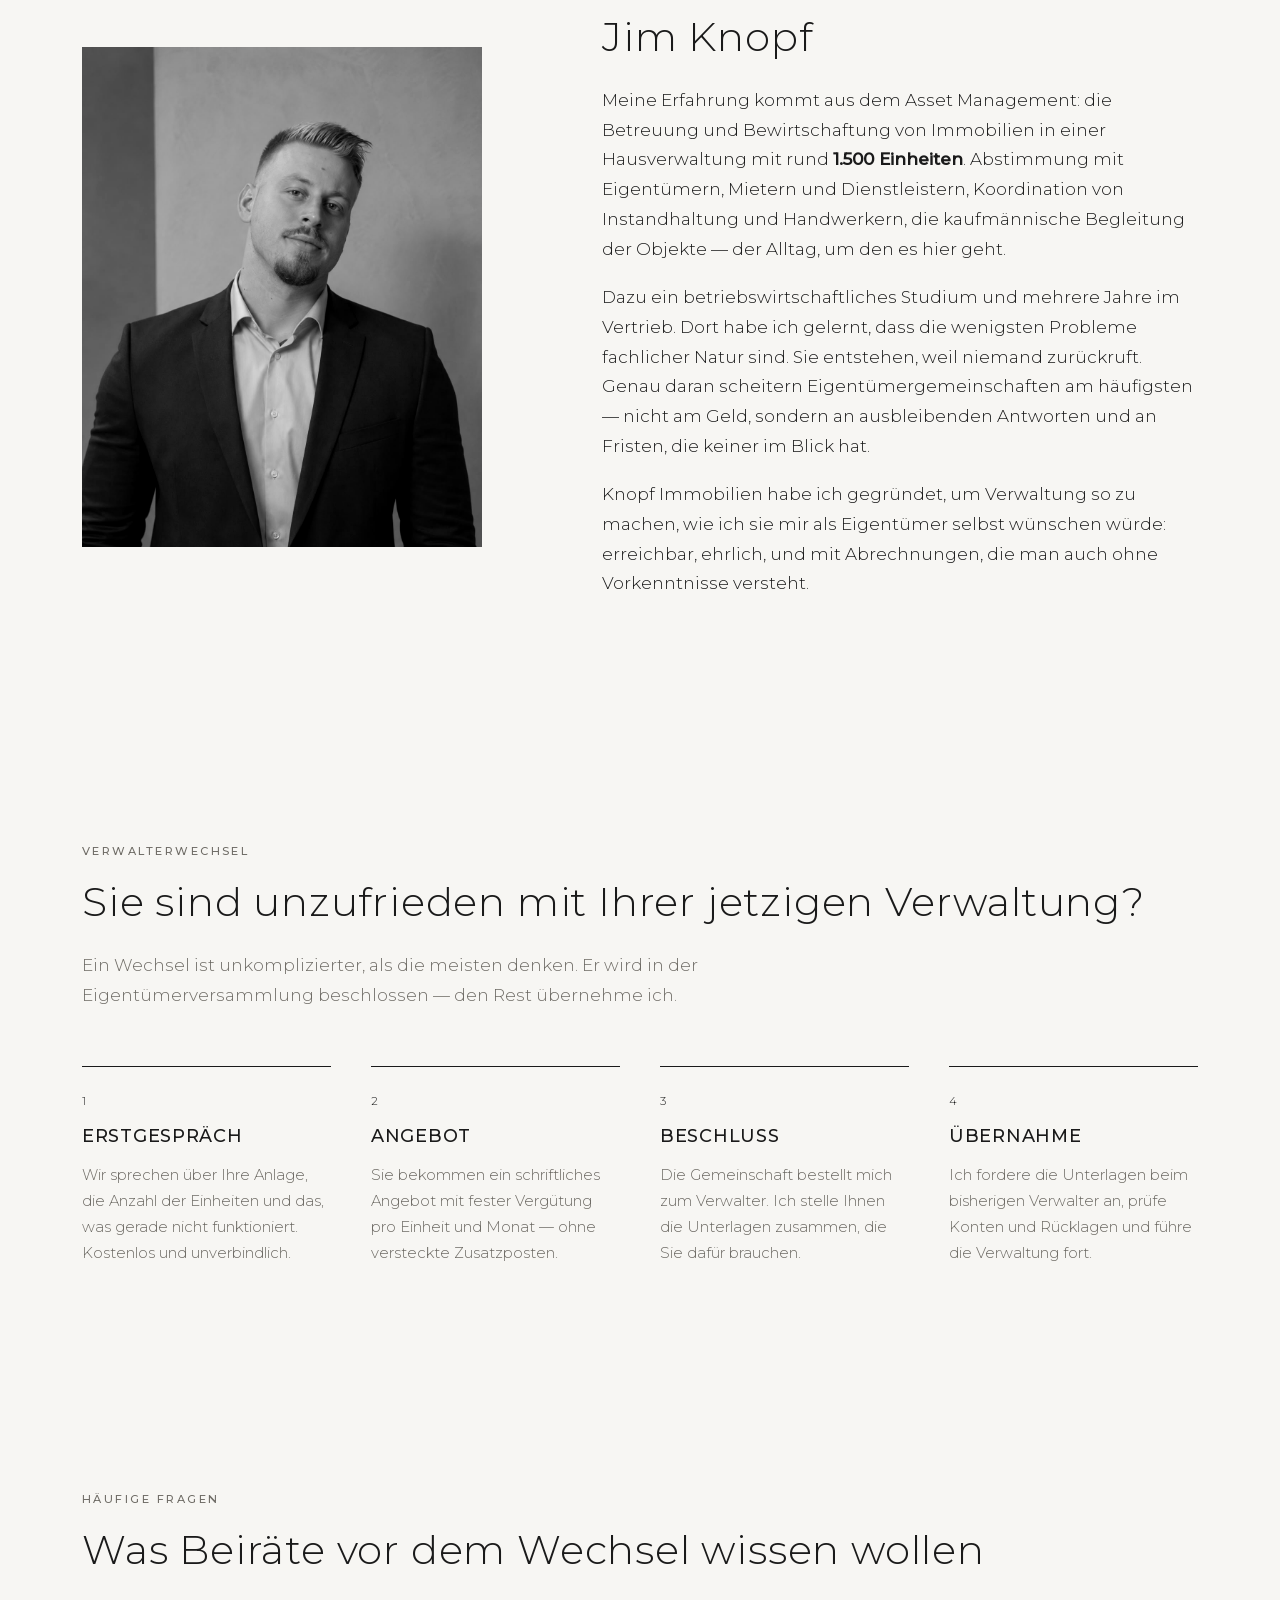
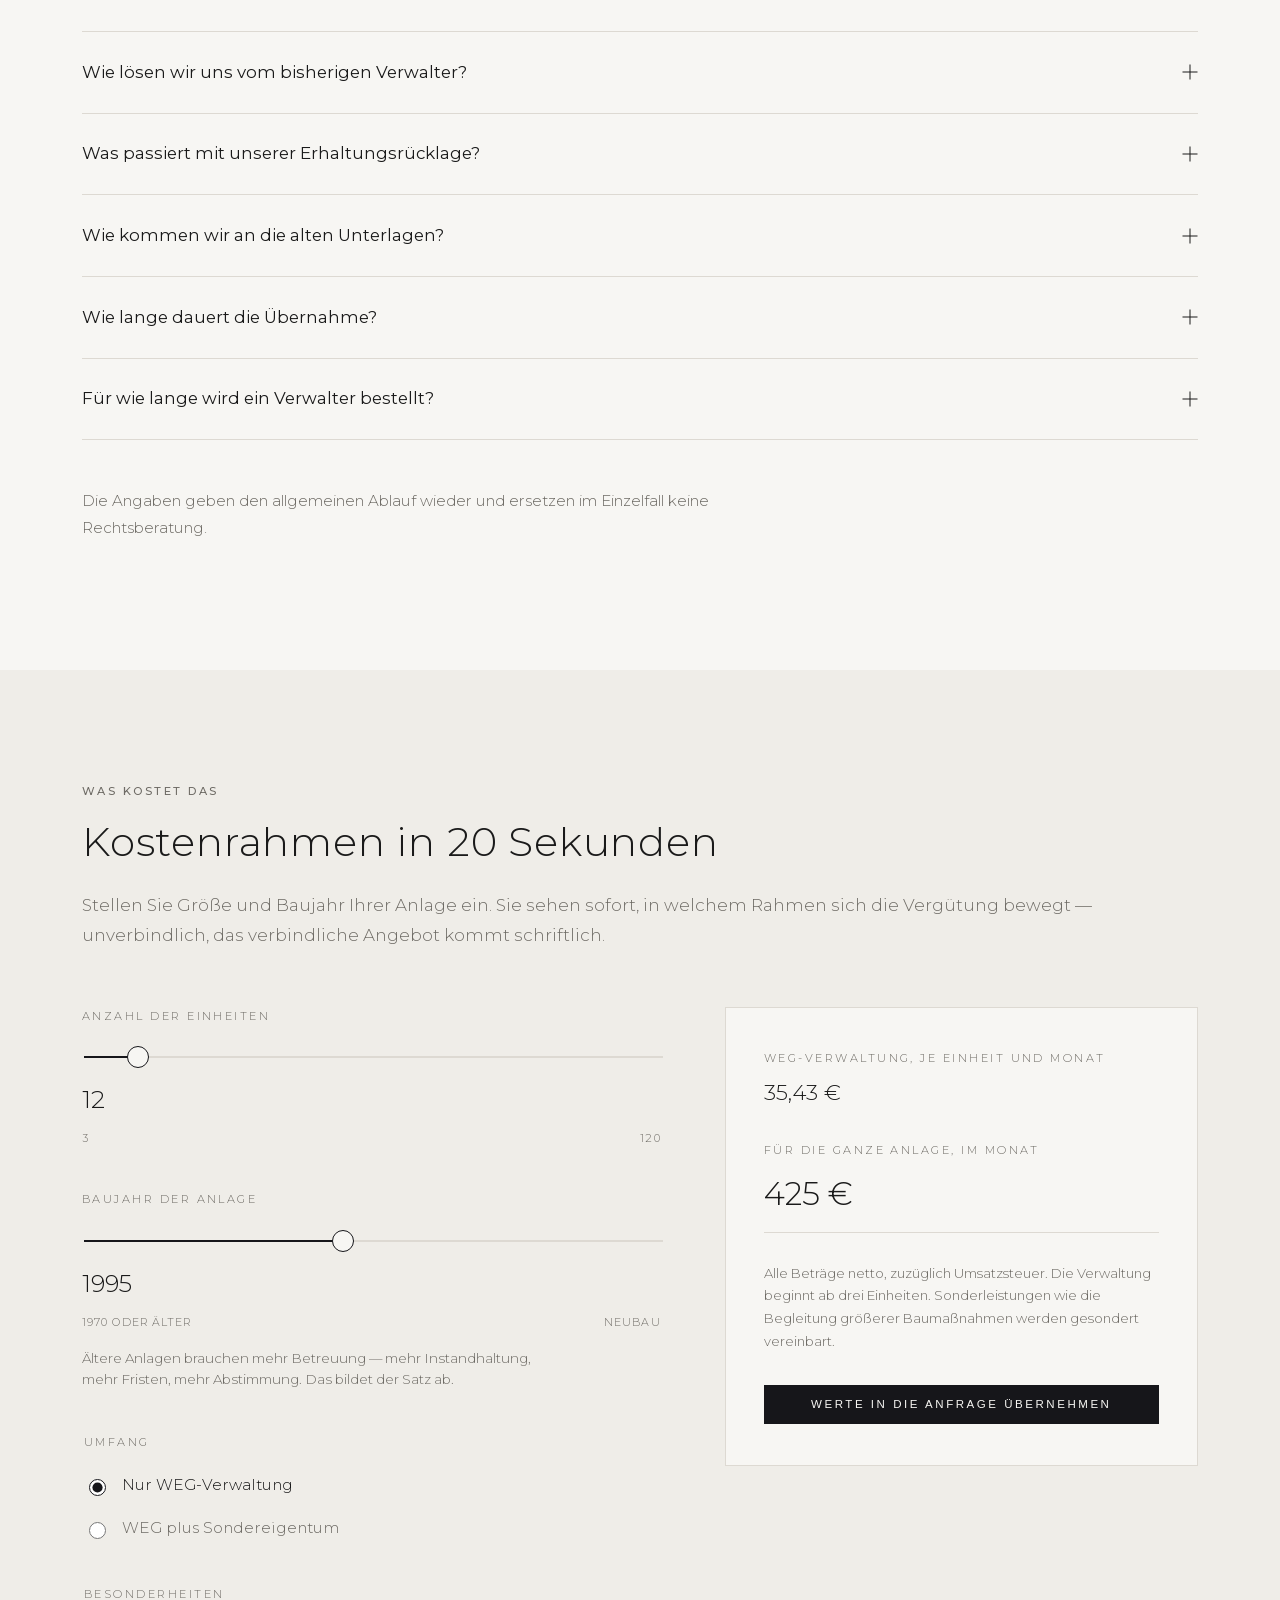
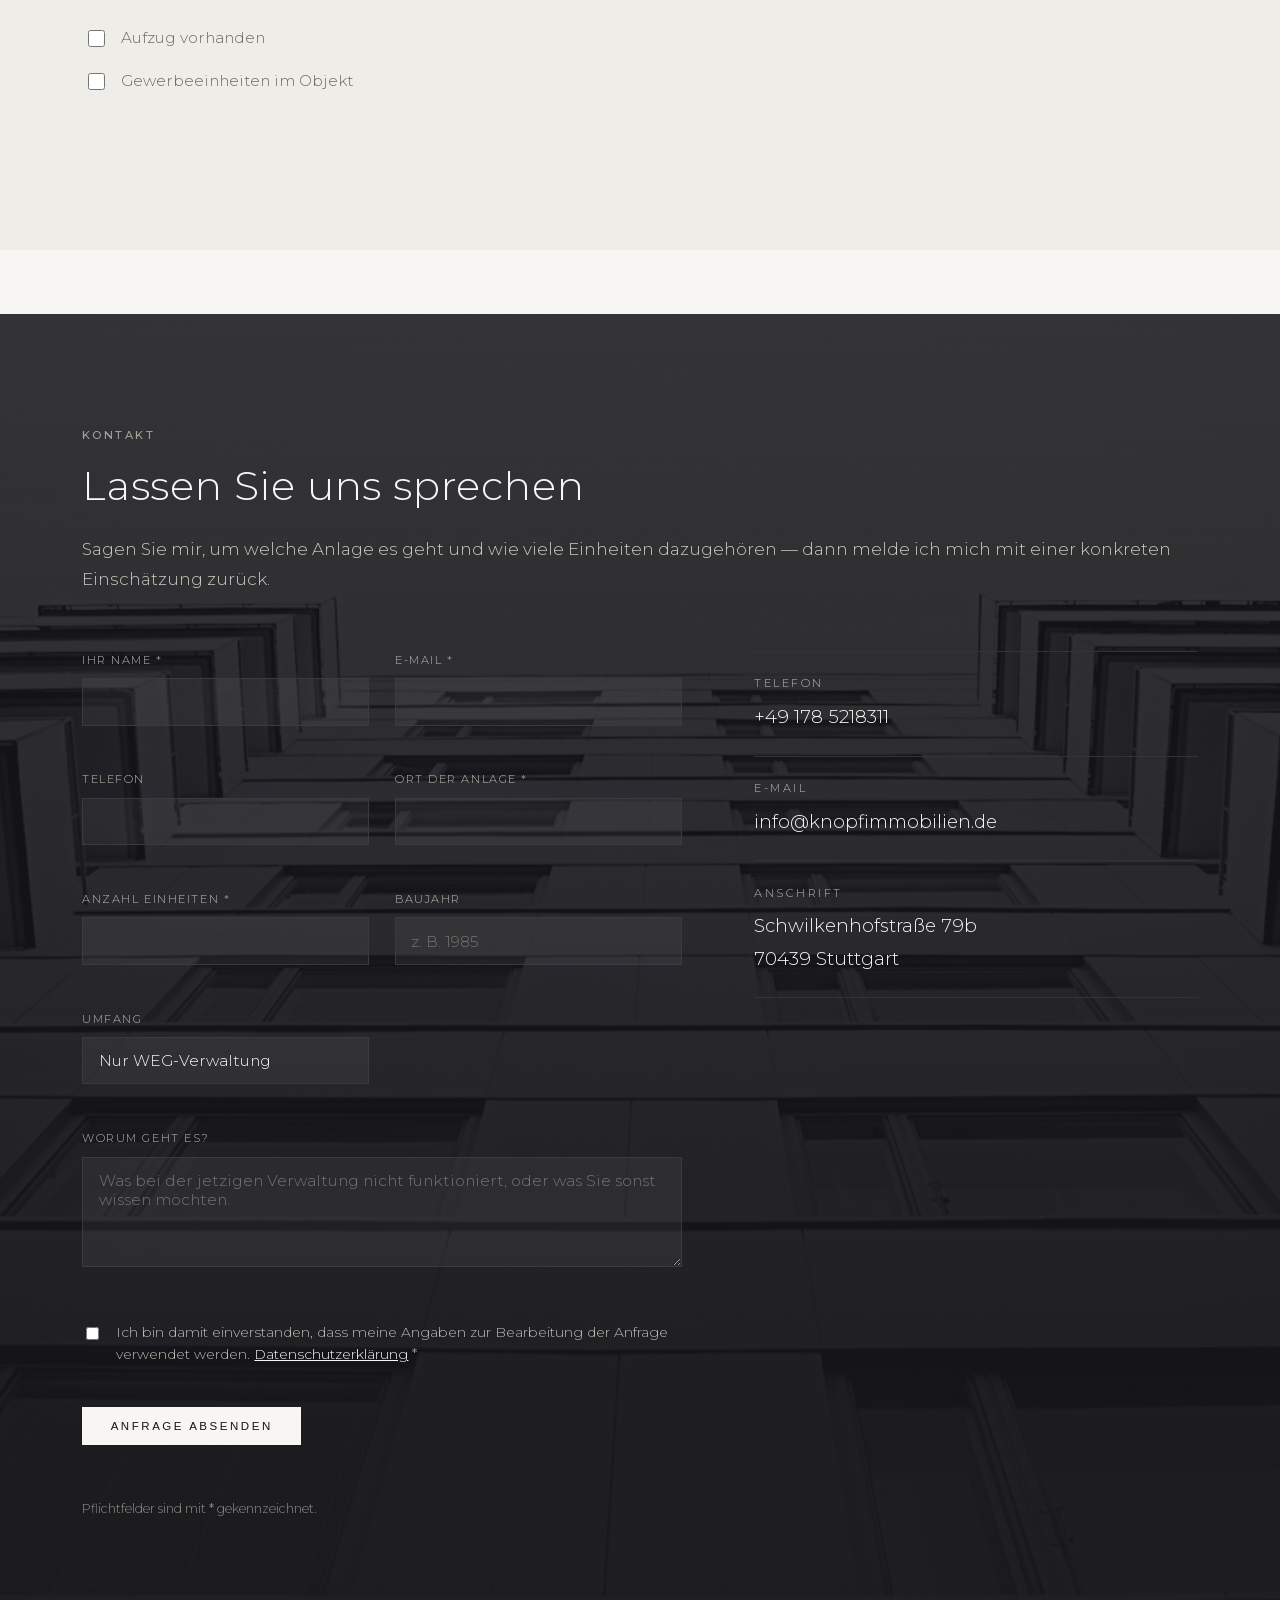
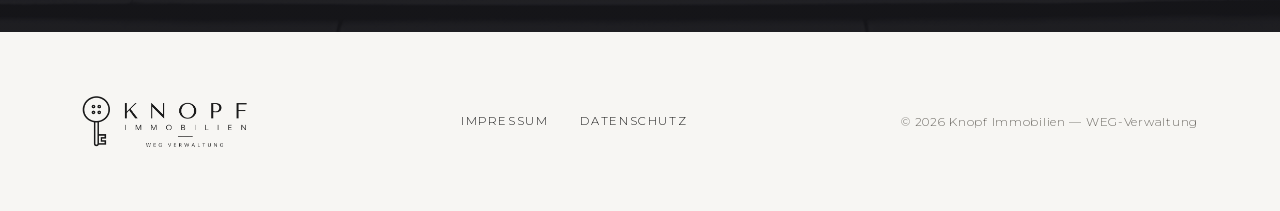
==== commit ab5e554f: "Ruhige Fassung für den Livegang fertiggestellt Die ruhige Fassung geht als Website an den Start, die" ====
--- a/index.html
+++ b/index.html
@@ -2,18 +2,61 @@
 <html lang="de">
 <head>
 <meta charset="utf-8">
-<meta name="robots" content="noindex, nofollow">
 <meta name="viewport" content="width=device-width, initial-scale=1">
 <title>Knopf Immobilien — WEG-Verwaltung</title>
 <meta name="description" content="Knopf Immobilien — WEG-Verwaltung. Kaufmännische, technische und organisatorische Verwaltung von Wohnungseigentümergemeinschaften. Ein fester Ansprechpartner.">
-<link rel="preconnect" href="https://fonts.googleapis.com">
-<link rel="preconnect" href="https://fonts.gstatic.com" crossorigin>
-<link href="https://fonts.googleapis.com/css2?family=Montserrat:wght@200;300;400;500&display=swap" rel="stylesheet">
-<link rel="stylesheet" href="stil.css?v=88ae0ae0">
-<link rel="stylesheet" href="entwurf.css?v=6d82b3c3">
+<link rel="canonical" href="https://knopfimmobilien.de/">
+<link rel="icon" href="favicon.ico" sizes="32x32">
+<link rel="icon" href="bilder/favicon-512.png" type="image/png" sizes="512x512">
+<link rel="apple-touch-icon" href="bilder/apple-touch-icon.png">
+<meta name="theme-color" content="#F7F6F3" media="(prefers-color-scheme: light)">
+<meta name="theme-color" content="#16161A" media="(prefers-color-scheme: dark)">
+<meta property="og:type" content="website">
+<meta property="og:site_name" content="Knopf Immobilien">
+<meta property="og:locale" content="de_DE">
+<meta property="og:url" content="https://knopfimmobilien.de/">
+<meta property="og:title" content="Knopf Immobilien — WEG-Verwaltung">
+<meta property="og:description" content="Kaufmännische, technische und organisatorische Verwaltung von Wohnungseigentümergemeinschaften in Stuttgart und Umgebung. Ein fester Ansprechpartner.">
+<meta property="og:image" content="https://knopfimmobilien.de/bilder/vorschau.jpg">
+<meta property="og:image:width" content="1200">
+<meta property="og:image:height" content="630">
+<meta property="og:image:alt" content="Knopf Immobilien — WEG-Verwaltung">
+<meta name="twitter:card" content="summary_large_image">
+<link rel="stylesheet" href="schriften/schriften.css?v=d4e82f87">
+<link rel="stylesheet" href="stil.css?v=c60c1807">
+<script type="application/ld+json">
+{
+  "@context": "https://schema.org",
+  "@type": "RealEstateAgent",
+  "@id": "https://knopfimmobilien.de/#firma",
+  "name": "Knopf Immobilien",
+  "description": "WEG-Verwaltung: kaufmännische, technische und organisatorische Verwaltung von Wohnungseigentümergemeinschaften.",
+  "url": "https://knopfimmobilien.de/",
+  "logo": "https://knopfimmobilien.de/bilder/favicon-512.png",
+  "image": "https://knopfimmobilien.de/bilder/vorschau.jpg",
+  "telephone": "+49-178-5218311",
+  "email": "info@knopfimmobilien.de",
+  "address": {
+    "@type": "PostalAddress",
+    "streetAddress": "Schwilkenhofstra\u00dfe 79b",
+    "postalCode": "70439",
+    "addressLocality": "Stuttgart",
+    "addressRegion": "Baden-W\u00fcrttemberg",
+    "addressCountry": "DE"
+  },
+  "areaServed": {
+    "@type": "City",
+    "name": "Stuttgart"
+  },
+  "founder": {
+    "@type": "Person",
+    "name": "Jim Knopf"
+  },
+  "knowsLanguage": ["de", "en"]
+}
+</script>
 </head>
 <body>
-<div class="entwurfhinweis">Entwurf — Inhalte noch nicht freigegeben</div>
 
 
 <div class="fortschritt"><span id="lesefortschritt"></span></div>
@@ -489,6 +532,6 @@
   <p class="fuss__zeile">© 2026 Knopf Immobilien — WEG-Verwaltung</p>
 </footer>
 
-<script src="seite.js?v=edd29032" defer></script>
+<script src="seite.js?v=df78d599" defer></script>
 </body>
 </html>
--- a/schriften/schriften.css
+++ b/schriften/schriften.css
@@ -0,0 +1,44 @@
+/* ══════════════════════════════════════════════
+   Montserrat, lokal ausgeliefert
+   ══════════════════════════════════════════════
+   Die Dateien liegen neben dieser Datei und werden vom eigenen
+   Server geladen. Dadurch geht keine IP-Adresse der Besucher an
+   Google — der entsprechende Abschnitt in der Datenschutz-
+   erklärung entfällt deshalb.
+
+   Es ist je Zeichensatz EINE Datei mit veränderlicher Strichstärke
+   (200 bis 500). Google liefert dieselbe Datei für alle vier
+   Gewichte aus; vier getrennte Dateien wären reine Verdopplung.
+
+   Herkunft: fonts.gstatic.com, Montserrat v31, geladen am 22.09.2026.
+   Lizenz: SIL Open Font License 1.1 — freie Nutzung auch kommerziell,
+   Kopie unter schriften/LIZENZ-MONTSERRAT.txt.
+
+   Nachladen bei einer neueren Fassung:
+     curl "https://fonts.googleapis.com/css2?family=Montserrat:wght@200;300;400;500&display=swap"
+   mit Browser-Kennung aufrufen, die beiden woff2-Adressen für
+   'latin' und 'latin-ext' daraus ersetzen.                        */
+
+@font-face {
+  font-family: 'Montserrat';
+  font-style: normal;
+  font-weight: 200 500;
+  font-display: swap;
+  src: url('montserrat-latin.woff2') format('woff2');
+  unicode-range: U+0000-00FF, U+0131, U+0152-0153, U+02BB-02BC, U+02C6,
+                 U+02DA, U+02DC, U+0304, U+0308, U+0329, U+2000-206F,
+                 U+20AC, U+2122, U+2191, U+2193, U+2212, U+2215, U+FEFF,
+                 U+FFFD;
+}
+
+@font-face {
+  font-family: 'Montserrat';
+  font-style: normal;
+  font-weight: 200 500;
+  font-display: swap;
+  src: url('montserrat-latin-ext.woff2') format('woff2');
+  unicode-range: U+0100-02BA, U+02BD-02C5, U+02C7-02CC, U+02CE-02D7,
+                 U+02DD-02FF, U+0304, U+0308, U+0329, U+1D00-1DBF,
+                 U+1E00-1E9F, U+1EF2-1EFF, U+2020, U+20A0-20AB,
+                 U+20AD-20C0, U+2113, U+2C60-2C7F, U+A720-A7FF;
+}
--- a/stil.css
+++ b/stil.css
@@ -454,7 +454,13 @@
     gap: 1.2rem;
   }
   .anspruch__text { grid-column: 1 / -1; padding-right: 0; margin-bottom: 1rem; }
-  .anspruch__quer { align-self: stretch; }
+
+  /* Das Querbild wird auf Zeilenhöhe gezogen. Damit ist seine Höhe
+     verbindlich, und aspect-ratio würde daraus eine Breite von 4/3 der
+     Höhe rechnen — die ist breiter als die Spalte und schob die ganze
+     Seite waagerecht auf. Das Seitenverhältnis muss hier also weg; die
+     Bildausschnitt-Regel (object-fit: cover) füllt die Fläche ohnehin. */
+  .anspruch__quer { align-self: stretch; aspect-ratio: auto; }
 }
 
 /* ══════════════════════════════════════════════
